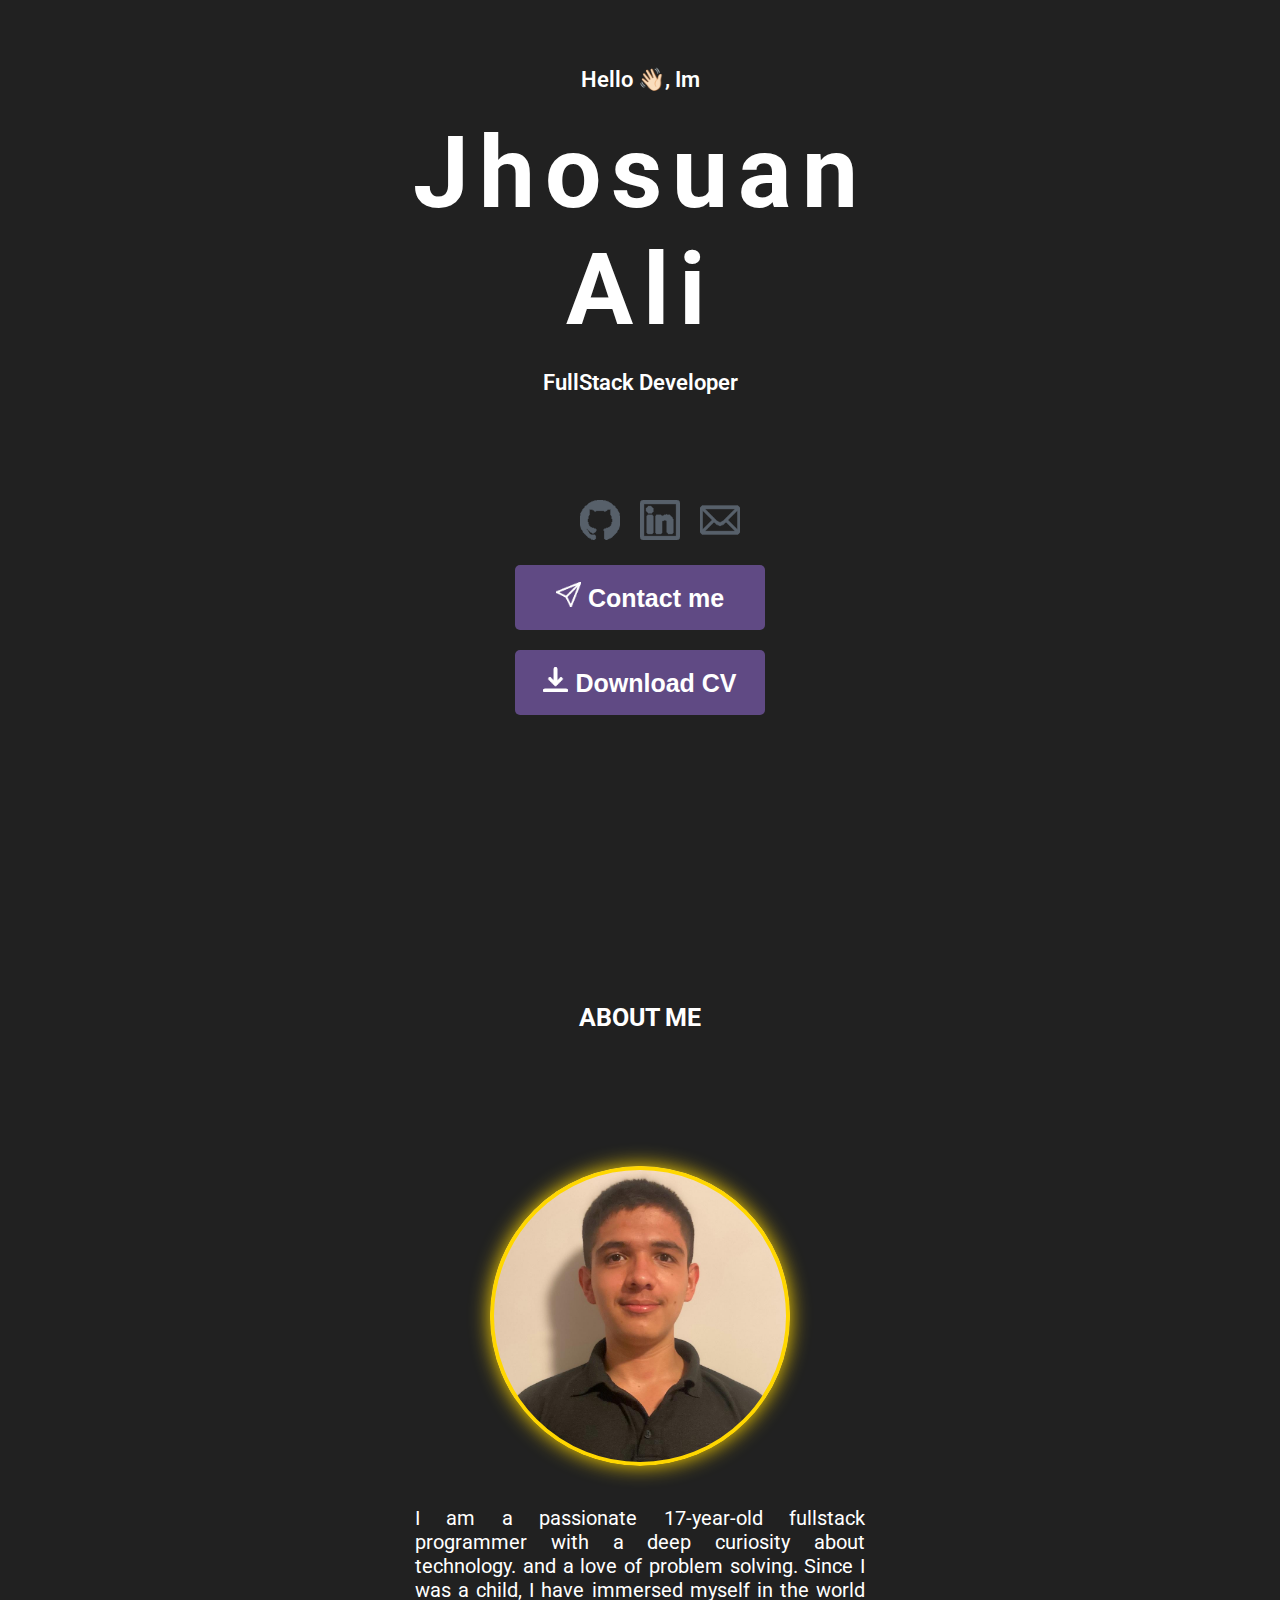
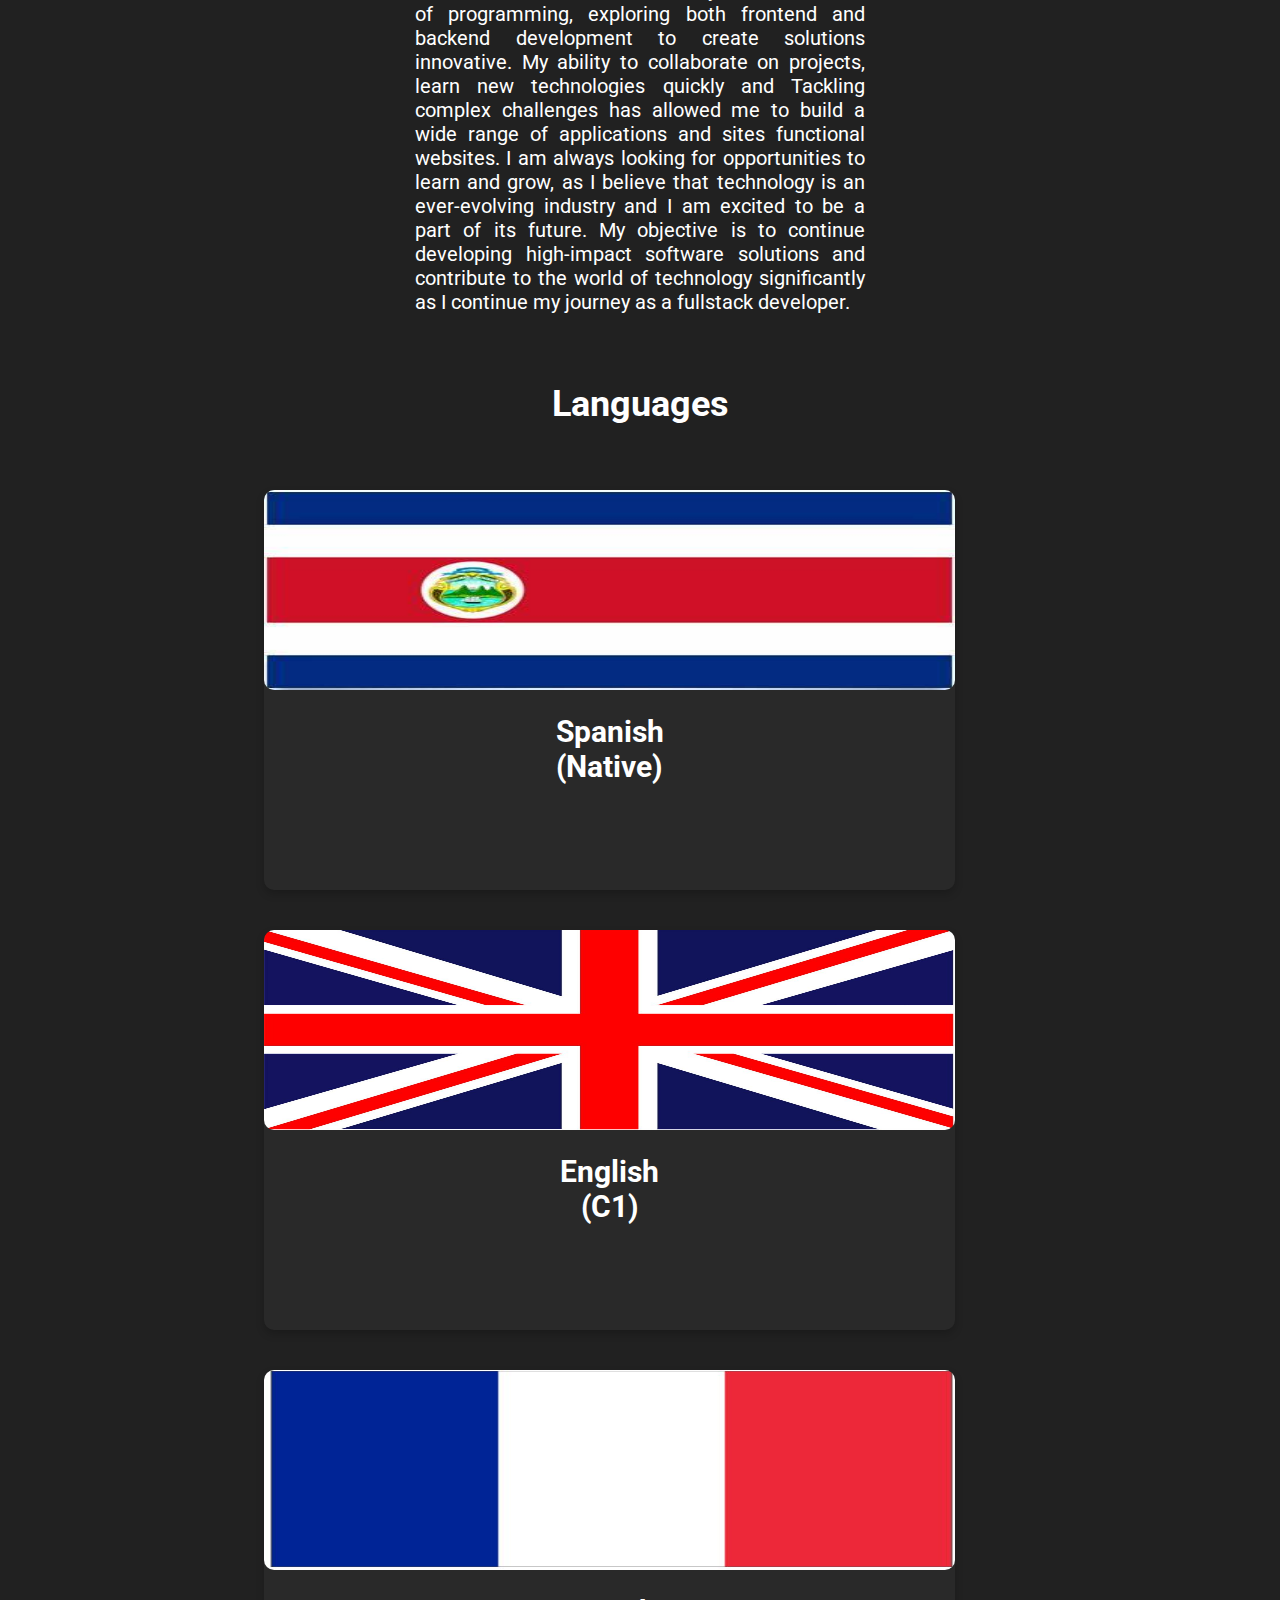
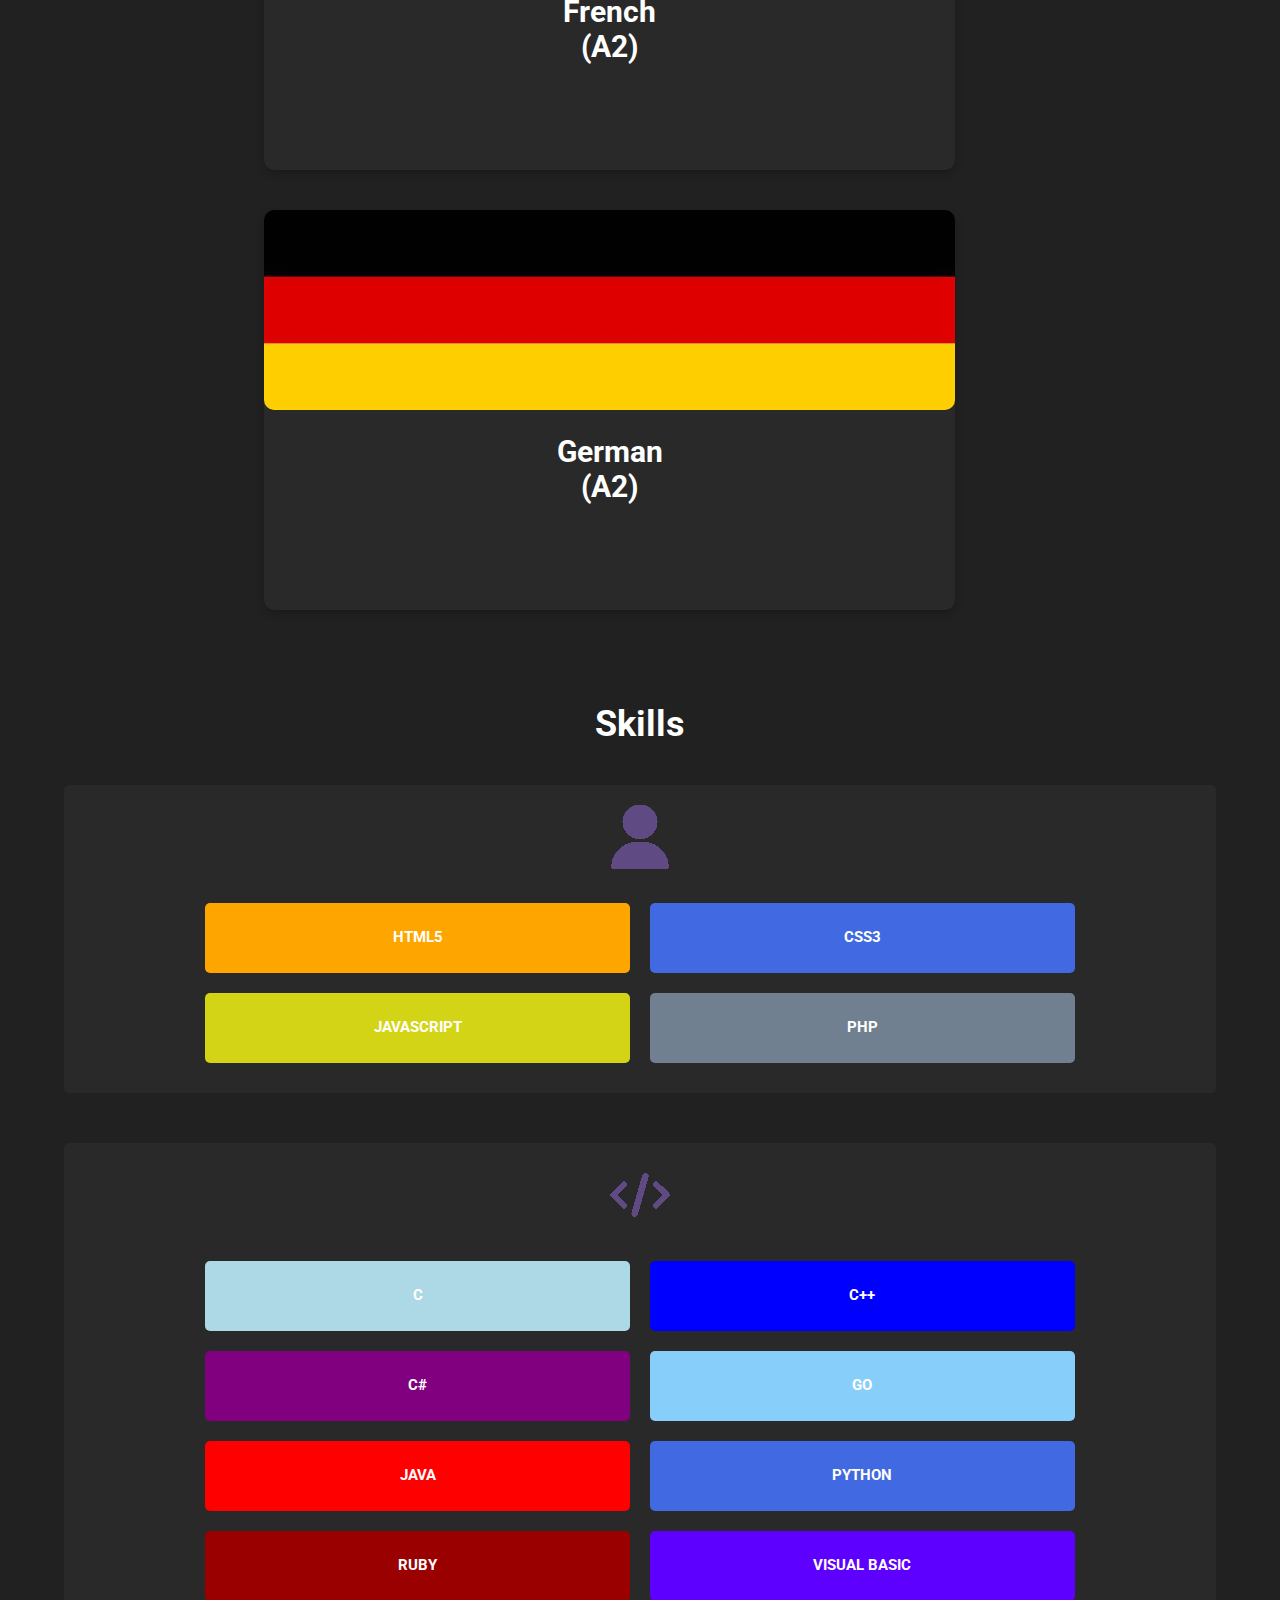
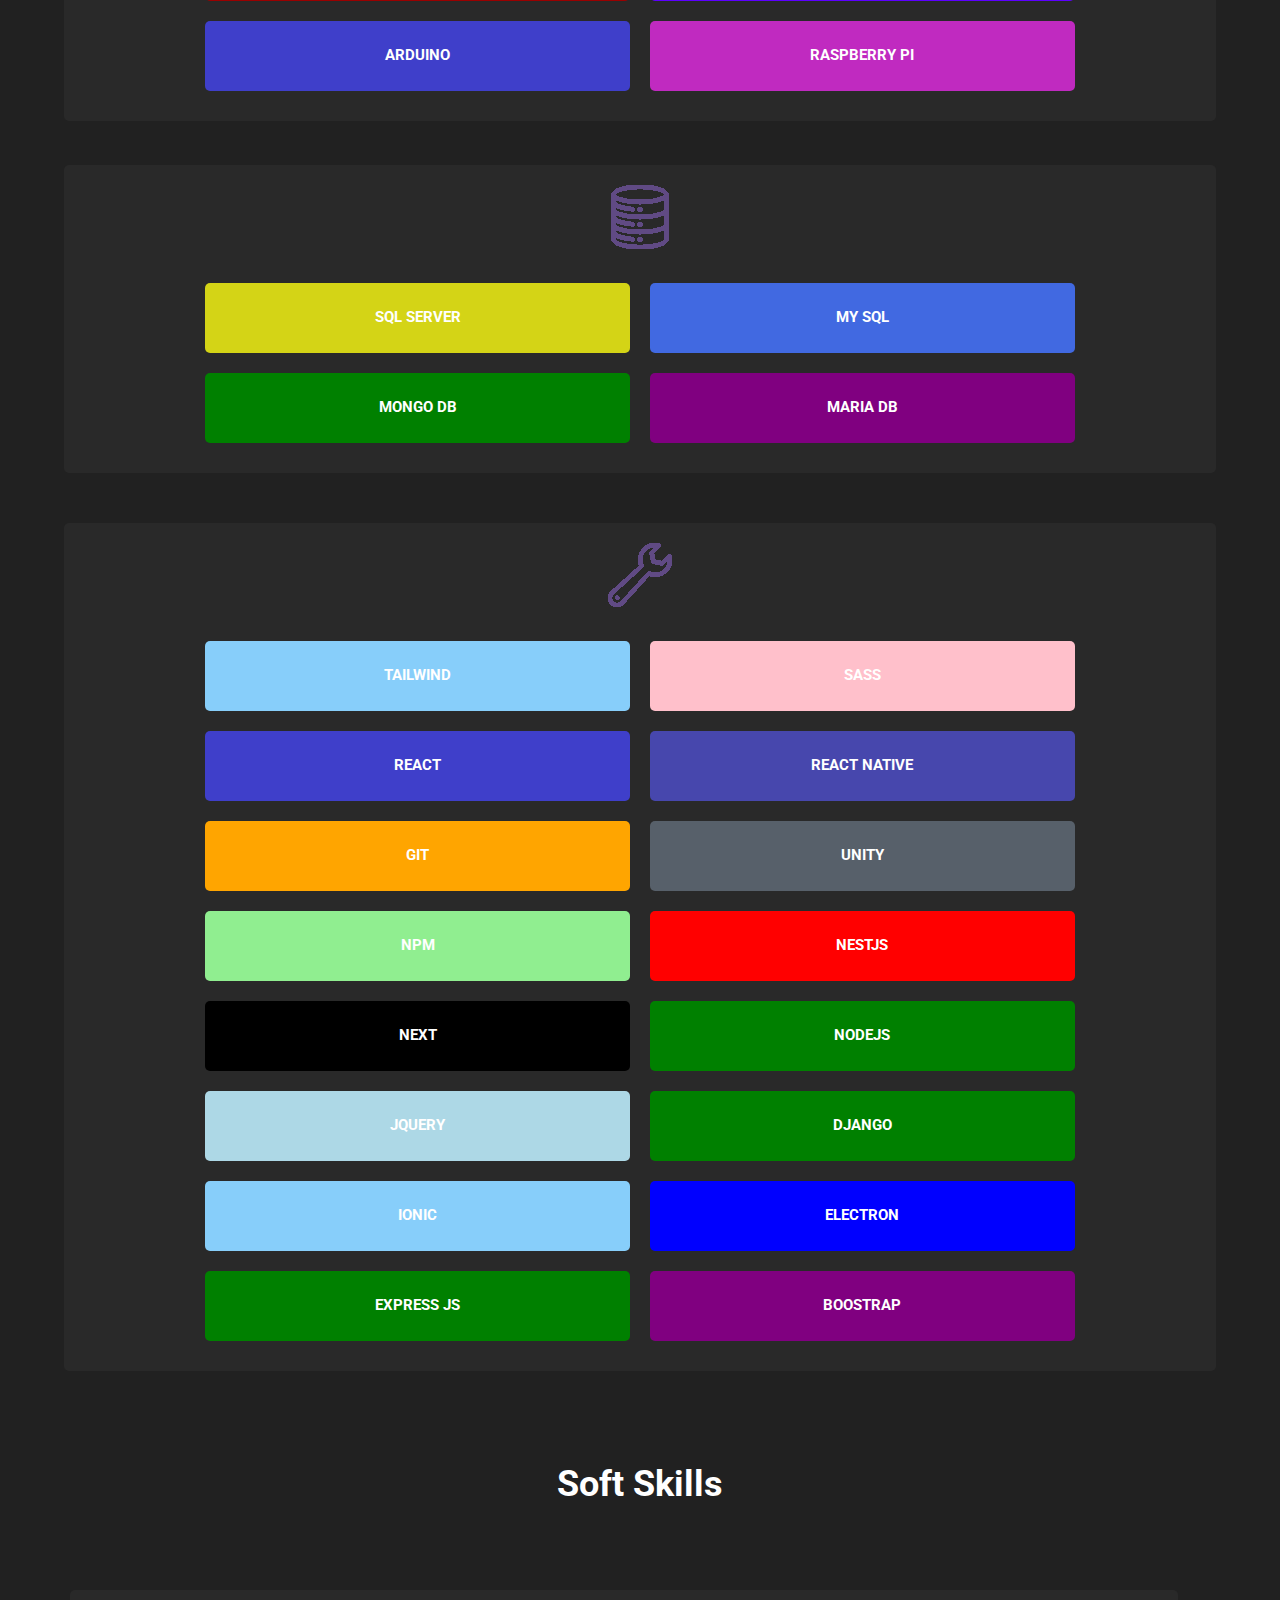
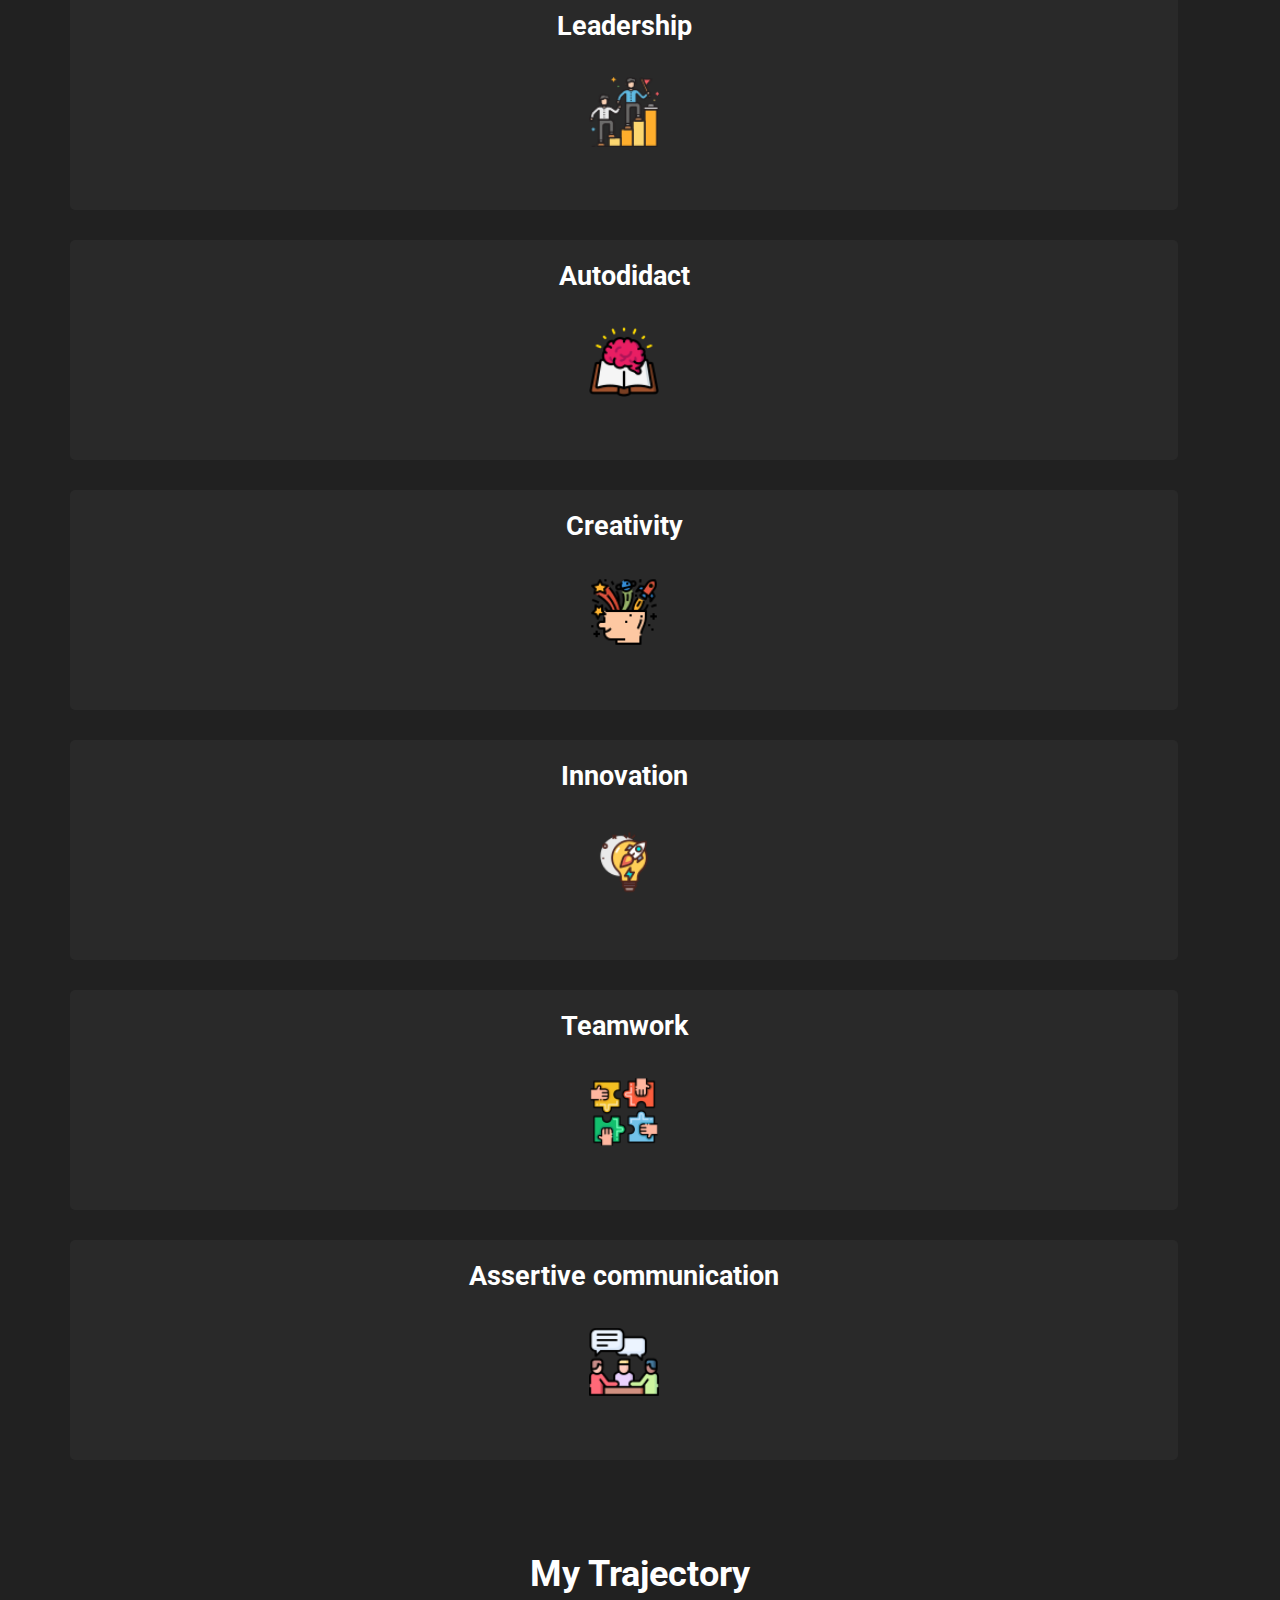
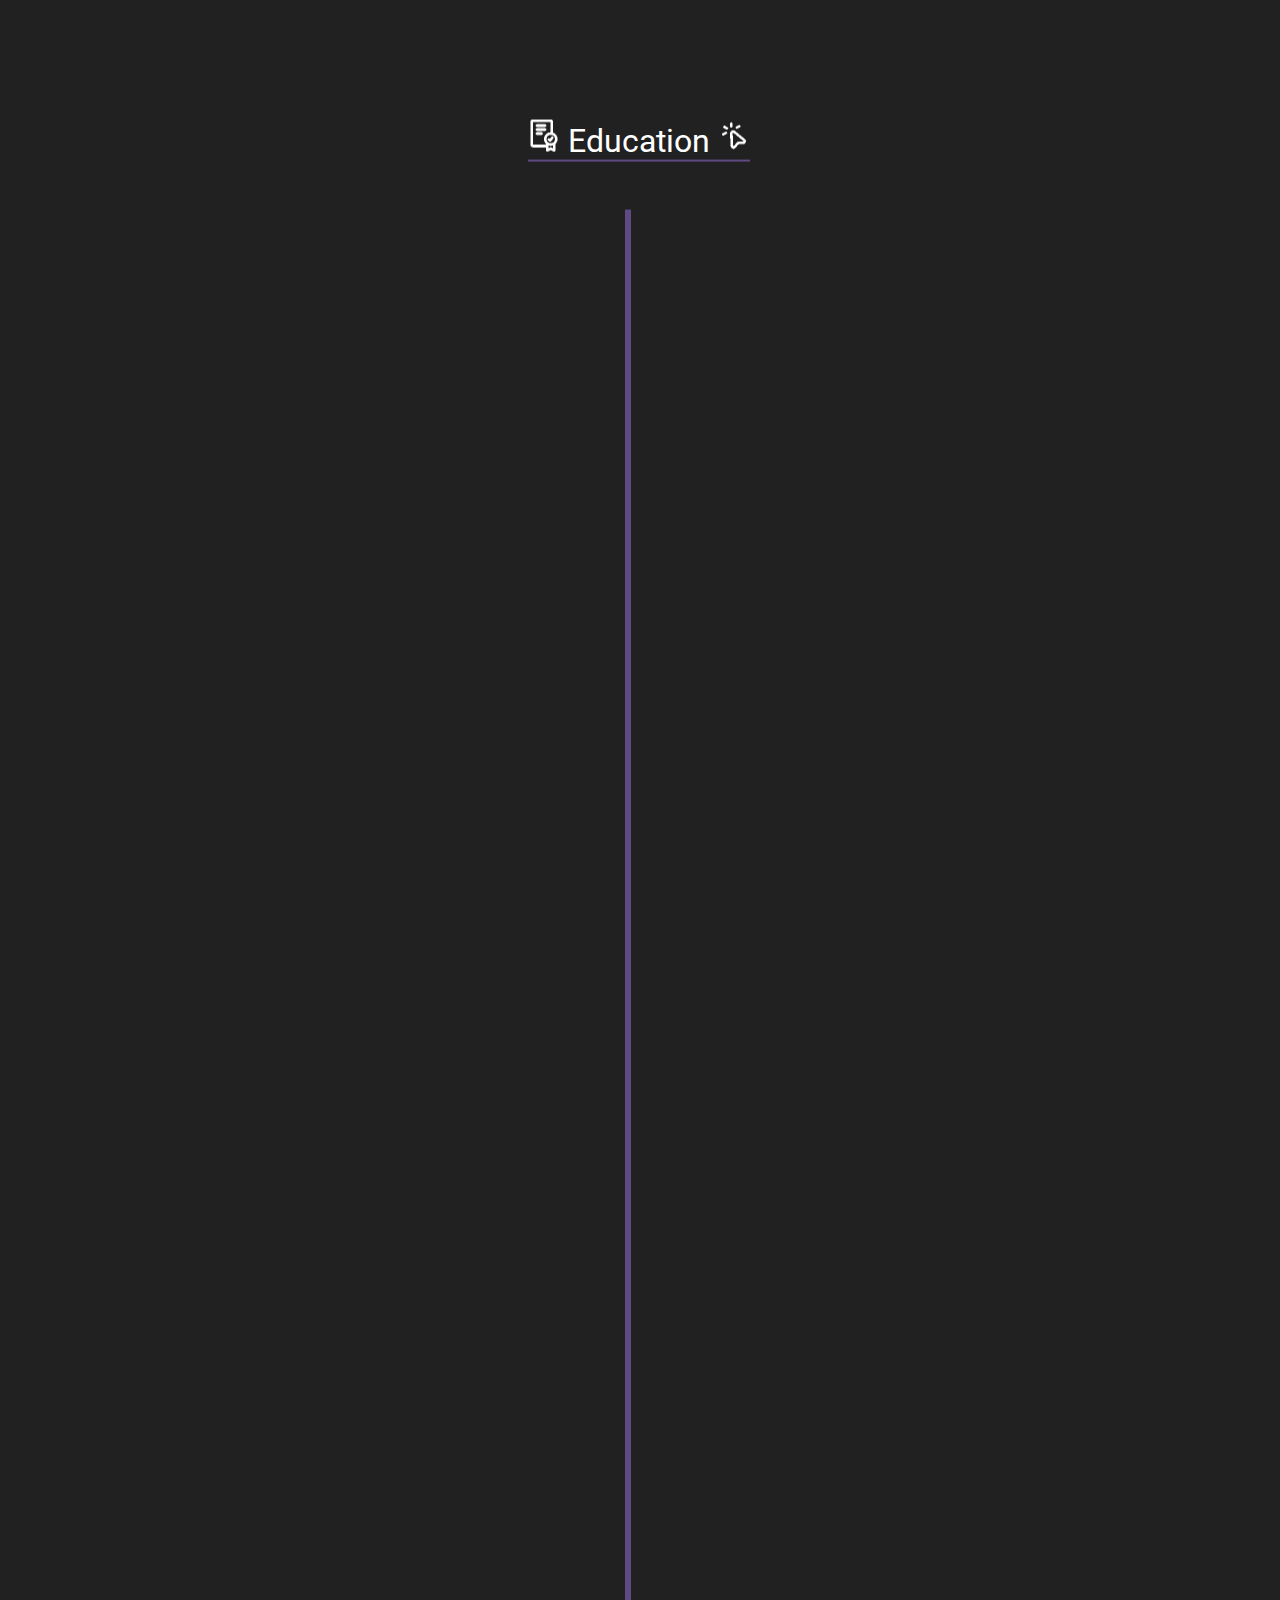
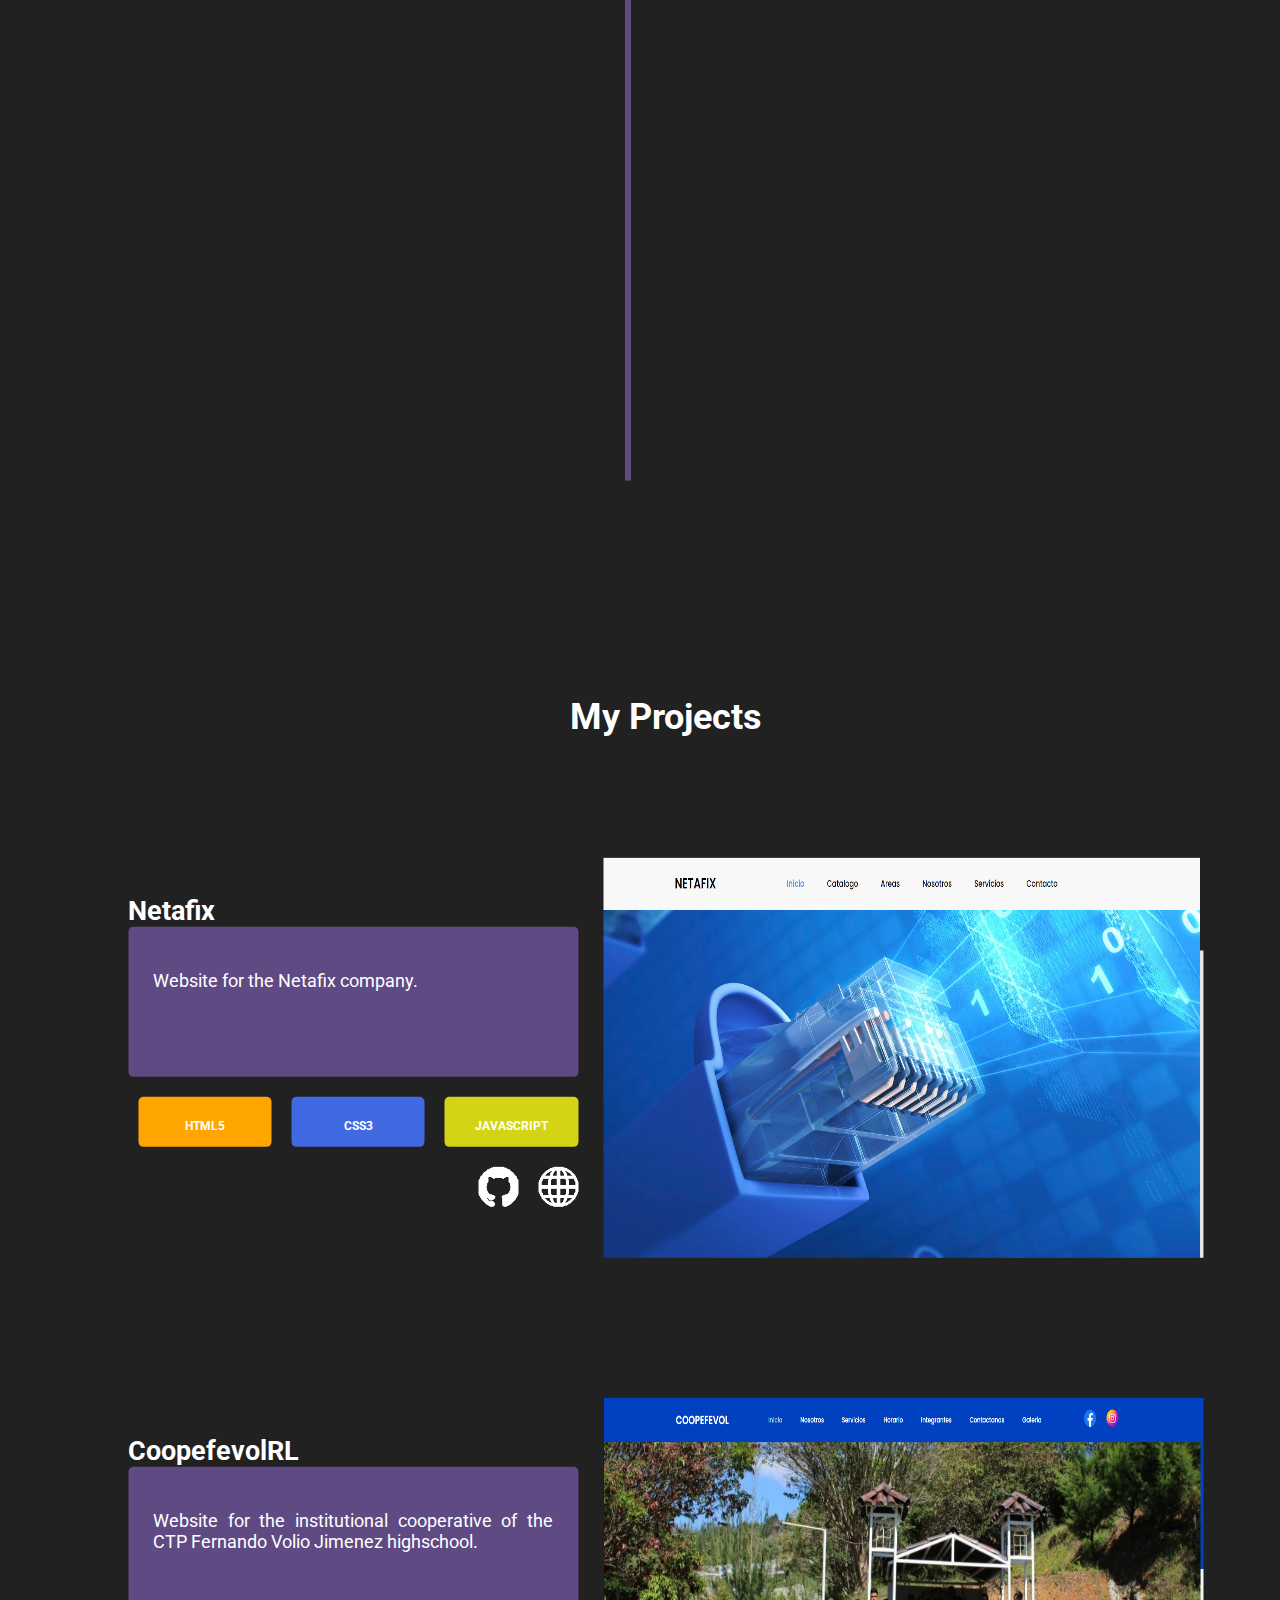
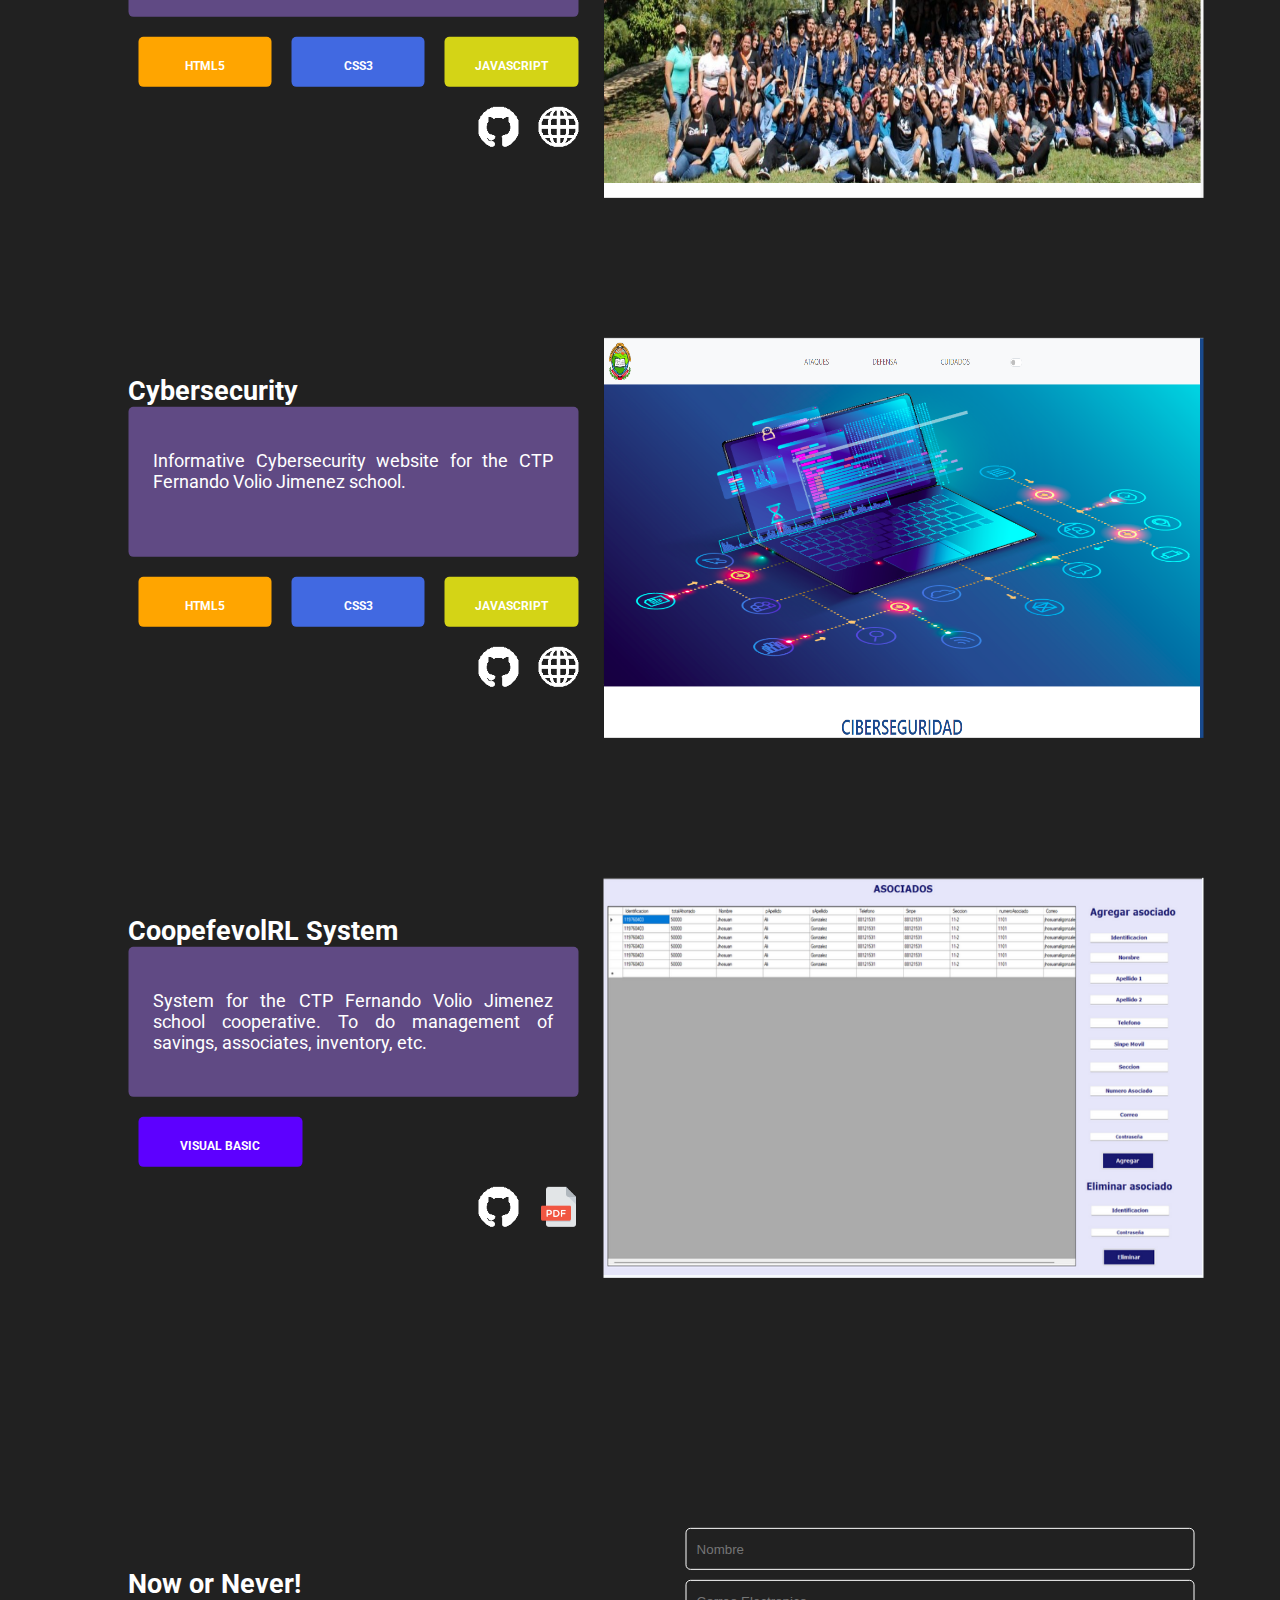
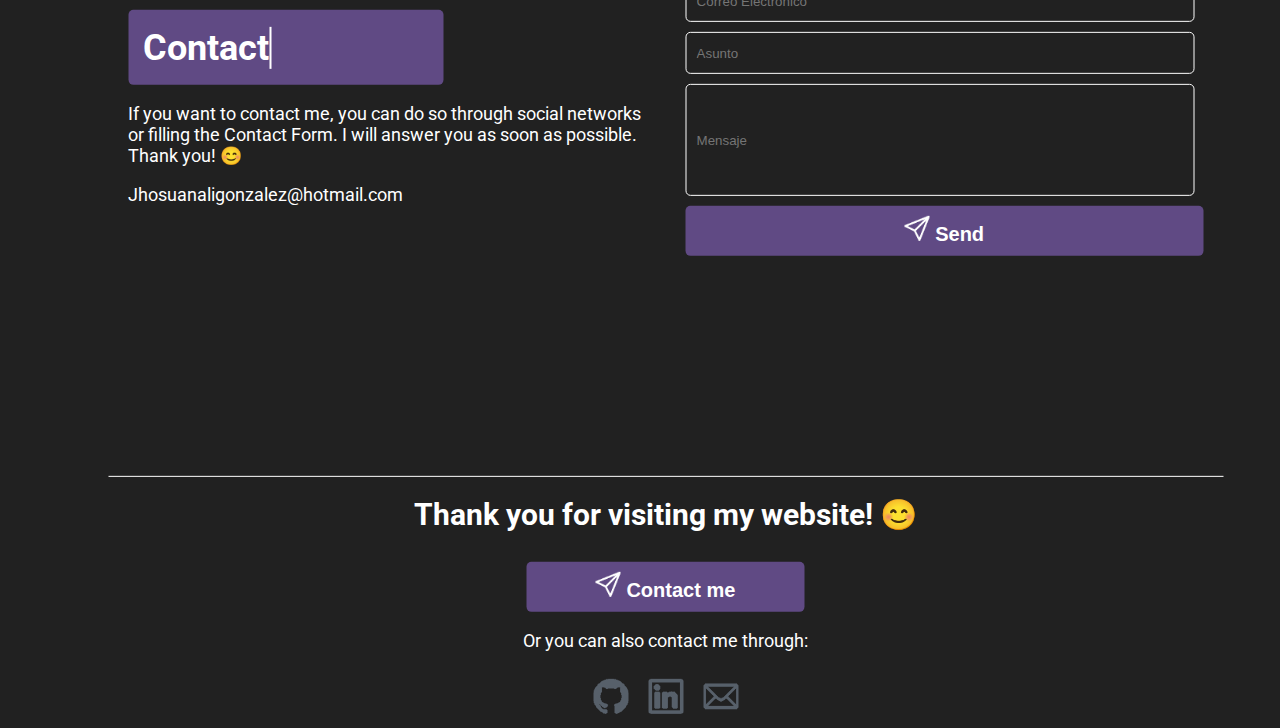
==== Portafolio-EN.html @ a950e3a4 "Add files via upload" ====
<!DOCTYPE html>
<html lang="en">

    <head>
        <meta charset="UTF-8">
        <meta name="viewport" content="width=device-width, initial-scale=1.0">
        <title>Portafolio</title>
        <link rel="stylesheet" href="index.css">
        <link rel="icon" href="programmer.png">
        <link rel="preconnect" href="https://fonts.googleapis.com">
        <link rel="preconnect" href="https://fonts.gstatic.com" crossorigin>
        <link
            href="https://fonts.googleapis.com/css2?family=League+Spartan:wght@500;600;700&family=Roboto:wght@300;900&family=Teko:wght@500&display=swap"
            rel="stylesheet">

    </head>

    <body>
        <header>
            <nav class="navbar">
                <div class="navbar-icon">
                    <h1>{ Developer }</h1>
                </div>
                <ul class="navbar-menu">
                    <li><a class="links-menu" href="#Acerca">About me</a></li>
                    <li><a class="links-menu" href="#Idiomas">Languages</a></li>
                    <li><a class="links-menu" href="#Habilidades">Skills</a></li>
                    <li><a class="links-menu" href="#trayectoria">Trajectory</a></li>
                    <li><a class="links-menu" href="#proyectos">Proyects</a></li>
                    <li><a class="links-menu" href="#contactame">Contact me</a></li>
                </ul>
            </nav>
        </header>
        <div>
            <div class="bienvenida">
                <h3 class="saludo">Hello 👋🏻, Im</h3>

                <h1 class="titulo">Jhosuan<br>Ali</h1>

                <h3 class="tipo">FullStack Developer</h3>
            </div>
            <div class="botones">
                <div class="iconos">
                    <div class="icon-container">
                        <div class="icon"><a href="https://github.com/jhosuan15"><img class="img-icon" src="github.png"
                                    alt=""></a></div>
                        <div class="icon"><a href="https://www.linkedin.com/in/jhosuan-ali-gonzalez-16a845290/"><img
                                    class="img-icon" src="linkedin.png" alt=""></a></div>
                        <div class="icon"><a href="mailto:jhosuanaligonzalez@hotmail.com"><img class="img-icon"
                                    src="mail.png" alt=""></a></div>
                        <div class="icon">
                            <div class="linea"></div>
                        </div>
                    </div>
                </div>
                <div class="boton">
                    <a href="#contactame">
                        <button class="contactame"><img src="send.png" style="height: 25px; width: 25px;" alt="">
                            Contact me</button>
                    </a>
                    <a href="CV - Jhosuan David Ali Gonzalez Actualizado.pdf" download="CV Jhosuan Ali">
                        <button class="curriculum"><img src="download.png" style="height: 25px; width: 25px;"
                                alt=""></img>
                            Download CV</button>
                    </a>
                </div>
            </div>
            <h1 class="acerca" id="Acerca">ABOUT ME</h1>
            <div class="contenedor">

                <div class="imagen">
                    <img src="foto.jpg" class="foto" alt="Descripción de la imagen">
                </div>

                <div class="texto">
                    <p>I am a passionate 17-year-old fullstack programmer with a deep curiosity about technology.
                        and a love of problem solving. Since I was a child, I have immersed myself in the world of
                        programming, exploring both frontend and backend development to create solutions
                        innovative. My ability to collaborate on projects, learn new technologies quickly and
                        Tackling complex challenges has allowed me to build a wide range of applications and sites
                        functional websites.

                        I am always looking for opportunities to learn and grow, as I believe that technology is
                        an ever-evolving industry and I am excited to be a part of its future. My objective
                        is to continue developing high-impact software solutions and contribute to the world of
                        technology significantly as I continue my journey as a fullstack developer.</p>
                </div>
            </div>
            <h1 class="idiomas-titulo" id="Idiomas">Languages</h1>
            <div class="idiomas">
                <div class="cont-img"><img src="costarica.png" class="idiom" alt="">
                    <h1>Spanish<br>(Native)</h1>
                </div>
                <div class="cont-img"><img src="Ingles.png" class="idiom" alt="">
                    <h1>English<br>(C1)</h1>
                </div>
                <div class="cont-img"><img src="Frances.png" class="idiom" alt="">
                    <h1>French<br>(A2)</h1>
                </div>
                <div class="cont-img"><img src="alemania.png" class="idiom" alt="">
                    <h1>German<br>(A2)</h1>
                </div>
            </div>

            <h1 class="habilidades-titulo" id="Habilidades">Skills</h1>
            <div class="section-container">
                <div class="section">
                    <img src="user.png" alt="Imagen 1">
                    <div class="etiquetas">
                        <div class="etiqueta" style="background-color: orange;">
                            <h5>HTML5</h5>
                        </div>
                        <div class="etiqueta" style="background-color:royalblue;">
                            <h5>CSS3</h5>
                        </div>
                        <div class="etiqueta" style="background-color: rgb(212, 212, 22);">
                            <h5>JAVASCRIPT</h5>
                        </div>
                        <div class="etiqueta" style="background-color: slategrey;">
                            <h5>PHP</h5>
                        </div>
                    </div>
                </div>
                <div class="section">
                    <img src="code.png" alt="Imagen 2">
                    <div class="etiquetas">
                        <div class="etiqueta" style="background-color: lightblue;">
                            <h5>C</h5>
                        </div>
                        <div class="etiqueta" style="background-color: blue;">
                            <h5>C++</h5>
                        </div>
                        <div class="etiqueta" style="background-color: purple;">
                            <h5>C#</h5>
                        </div>
                        <div class="etiqueta" style="background-color: lightskyblue;">
                            <h5>GO</h5>
                        </div>
                        <div class="etiqueta" style="background-color: red;">
                            <h5>JAVA</h5>
                        </div>
                        <div class="etiqueta" style="background-color: royalblue;">
                            <h5>PYTHON</h5>
                        </div>
                        <div class="etiqueta" style="background-color: rgb(154, 0, 0);">
                            <h5>RUBY</h5>
                        </div>
                        <div class="etiqueta" style="background-color: rgb(93, 0, 255);">
                            <h5>VISUAL BASIC</h5>
                        </div>
                        <div class="etiqueta" style="background-color: rgb(63, 63, 202);">
                            <h5>ARDUINO</h5>
                        </div>
                        <div class="etiqueta" style="background-color: rgb(192, 42, 192);">
                            <h5>RASPBERRY PI</h5>
                        </div>
                    </div>
                </div>
            </div>
            <div class="section-container2">
                <div class="section">
                    <img src="database.png" alt="Imagen 3">
                    <div class="etiquetas">
                        <div class="etiqueta" style="background-color: rgb(212, 212, 22);">
                            <h5>SQL SERVER</h5>
                        </div>
                        <div class="etiqueta" style="background-color: royalblue;">
                            <h5>MY SQL</h5>
                        </div>
                        <div class="etiqueta" style="background-color:  green;">
                            <h5>MONGO DB</h5>
                        </div>
                        <div class="etiqueta" style="background-color: purple;">
                            <h5>MARIA DB</h5>
                        </div>

                    </div>
                </div>
                <div class="section">
                    <img src="wrench.png" alt="Imagen 4">
                    <div class="etiquetas">
                        <div class="etiqueta" style="background-color: lightskyblue;">
                            <h5>TAILWIND</h5>
                        </div>
                        <div class="etiqueta" style="background-color: pink;">
                            <h5>SASS</h5>
                        </div>
                        <div class="etiqueta" style="background-color: rgb(63, 63, 202) ;">
                            <h5>REACT</h5>
                        </div>
                        <div class="etiqueta" style="background-color: rgb(71, 71, 173);">
                            <h5>REACT NATIVE</h5>
                        </div>
                        <div class="etiqueta" style="background-color: orange;">
                            <h5>GIT</h5>
                        </div>
                        <div class="etiqueta">
                            <h5>UNITY</h5>
                        </div>
                        <div class="etiqueta" style="background-color: lightgreen;">
                            <h5>NPM</h5>
                        </div>
                        <div class="etiqueta" style="background-color: red;">
                            <h5>NESTJS</h5>
                        </div>
                        <div class="etiqueta" style="background-color: black;">
                            <h5>NEXT</h5>
                        </div>
                        <div class="etiqueta" style="background-color: green;">
                            <h5>NODEJS</h5>
                        </div>
                        <div class="etiqueta" style="background-color: lightblue;">
                            <h5>JQUERY</h5>
                        </div>
                        <div class="etiqueta" style="background-color: green;">
                            <h5>DJANGO</h5>
                        </div>
                        <div class="etiqueta" style="background-color: lightskyblue;">
                            <h5>IONIC</h5>
                        </div>
                        <div class="etiqueta" style="background-color: blue;">
                            <h5>ELECTRON</h5>
                        </div>
                        <div class="etiqueta" style="background-color: green;">
                            <h5>EXPRESS JS</h5>
                        </div>
                        <div class="etiqueta" style="background-color: purple;">
                            <h5>BOOSTRAP</h5>
                        </div>

                    </div>
                </div>
            </div>
            <h1 class="habilidades-blandas-titulo">Soft Skills</h1>
            <div class="habilidades-blandas">
                <div class="card">
                    <h2>Leadership</h2>
                    <img src="leadership.png" alt="Imagen 1">
                </div>
                <div class="card">
                    <h2>Autodidact</h2>
                    <img src="book.png" alt="Imagen 2">
                </div>
                <div class="card">
                    <h2>Creativity</h2>
                    <img src="brain.png" alt="Imagen 3">
                </div>
                <div class="card">
                    <h2>Innovation</h2>
                    <img src="bulb.png" alt="Imagen 4">
                </div>
                <div class="card">
                    <h2>Teamwork</h2>
                    <img src="teamwork.png" alt="Imagen 5">
                </div>
                <div class="card">
                    <h2>Assertive communication </h2>
                    <img src="conversation.png" alt="Imagen 6">
                </div>
            </div>
            <h1 class="trayectoria-titulo" id="trayectoria">My Trajectory</h1>
            <div class="trayectoria2">
                <div class="botones-trayectoria">

                    <a href="" class="certificaciones active"><img src="certificate.png" alt=""> Education <img
                            src="cursor.png" alt=""></a>
                </div>
                <div class="timeline">
                    <div class="container right-container">
                        <img src="ctp.png" alt="">
                        <div class="text-box">
                            <h2>CTP Fernando Volio Jimenez</h2>
                            <small>2022 - 2024</small>
                            <h4>Network and operating system configuration and support technician.</h4>
                            <span class="arrow right-container-arrow"></span>
                        </div>
                    </div>
                    <div class="container left-container">
                        <img src="cisco.png" alt="">
                        <div class="text-box">
                            <h2>Cisco Networking Academy</h2>
                            <small>29 de Julio del 2022</small>
                            <h4>IT Essentials.</h4>
                            <span class="arrow left-container-arrow"></span>
                        </div>
                    </div>
                    <div class="container right-container">
                        <img src="cisco.png" alt="">
                        <div class="text-box">
                            <h2>Cisco Networking Academy</h2>
                            <small>8 de Agosto del 2022</small>
                            <h4>Programming Essentials in Python.</h4>
                            <span class="arrow right-container-arrow"></span>
                        </div>
                    </div>
                    <div class="container left-container">
                        <img src="cisco.png" alt="">
                        <div class="text-box">
                            <h2>Cisco Networking Academy</h2>
                            <small>19 de Setiembre del 2022</small>
                            <h4>Introduction to the Internet of Things.</h4>
                            <span class="arrow left-container-arrow"></span>
                        </div>
                    </div>
                    <div class="container right-container">
                        <img src="cisco.png" alt="">
                        <div class="text-box">
                            <h2>Cisco Networking Academy</h2>
                            <small>10 de Noviembre del 2022</small>
                            <h4>Programming Essentials in C++</h4>
                            <span class="arrow right-container-arrow"></span>
                        </div>
                    </div>
                    <div class="container left-container">
                        <img src="crack-the-code.png" alt="">
                        <div class="text-box">
                            <h2>Crack The Code</h2>
                            <small>11 de Octubre del 2022</small>
                            <h4>Introduction to programming with Python</h4>
                            <span class="arrow left-container-arrow"></span>
                        </div>
                    </div>
                    <div class="container right-container">
                        <img src="utn.png" alt="">
                        <div class="text-box">
                            <h2>Universidad Técnica Nacional</h2>
                            <small>2022</small>
                            <h4>Libre Office (Writer, Impress y Calc) Course. </h4>
                            <span class="arrow right-container-arrow"></span>
                        </div>
                    </div>
                    <div class="container left-container">
                        <img src="cisco.png" alt="">
                        <div class="text-box">
                            <h2>Cisco Networking Academy</h2>
                            <small>2023</small>
                            <h4>CCNA1</h4>
                            <span class="arrow left-container-arrow"></span>
                        </div>
                    </div>
                    <div class="container right-container">
                        <img src="cisco.png" alt="">
                        <div class="text-box">
                            <h2>Cisco Networking Academy</h2>
                            <small>2023</small>
                            <h4>CCNA2</h4>
                            <span class="arrow right-container-arrow"></span>
                        </div>
                    </div>

                </div>

            </div>
            <div class="proyectos">
                <h1 style="text-align: center;" id="proyectos" class="proyectos-titulo">My Projects</h1>
                <div class="cont-proyectos">
                    <div class="container5">
                        <div class="content">
                            <h2>Netafix</h2>
                            <div class="text-box5">
                                <p>Website for the Netafix company.</p>
                            </div>
                            <div class="icons">
                                <div class="etiqueta" style="background-color: orange; height: 50px; font-size: 15px;">
                                    <h5>HTML5</h5>
                                </div>
                                <div class="etiqueta" style="background-color:royalblue;height: 50px; font-size: 15px;">
                                    <h5>CSS3</h5>
                                </div>
                                <div class="etiqueta"
                                    style="background-color: rgb(212, 212, 22);height: 50px; font-size: 15px;">
                                    <h5>JAVASCRIPT</h5>
                                </div>
                            </div>
                            <div class="links">
                                <div class="icon"><a href="https://github.com/jhosuan15/Netafix"><img class="img-icon"
                                            src="github-white.png" alt=""></a></div>
                                <div class="icon"><a href="https://jhosuan15.github.io/Netafix/Main.html"><img
                                            class="img-icon" src="internet.png" alt=""></a></div>
                            </div>
                        </div>
                        <img class="proyecto-imagen" src="Netafix.png" alt="Imagen">
                    </div>
                    <div class="container5">
                        <div class="content">
                            <h2>CoopefevolRL</h2>
                            <div class="text-box5">
                                <p>Website for the institutional cooperative of the CTP Fernando Volio Jimenez highschool.
                                </p>
                            </div>
                            <div class="icons">
                                <div class="etiqueta" style="background-color: orange; height: 50px; font-size: 15px;">
                                    <h5>HTML5</h5>
                                </div>
                                <div class="etiqueta" style="background-color:royalblue;height: 50px; font-size: 15px;">
                                    <h5>CSS3</h5>
                                </div>
                                <div class="etiqueta"
                                    style="background-color: rgb(212, 212, 22);height: 50px; font-size: 15px;">
                                    <h5>JAVASCRIPT</h5>
                                </div>
                            </div>
                            <div class="links">
                                <div class="icon"><a href="https://github.com/jhosuan15/CoopefevolRL"><img
                                            class="img-icon" src="github-white.png" alt=""></a></div>
                                <div class="icon"><a href="https://jhosuan15.github.io/CoopefevolRL/Inicio"><img
                                            class="img-icon" src="internet.png" alt=""></a></div>
                            </div>
                        </div>
                        <img class="proyecto-imagen" src="coopefevol.png" alt="Imagen">
                    </div>
                    <div class="container5">
                        <div class="content">
                            <h2>Cybersecurity</h2>
                            <div class="text-box5">
                                <p>Informative Cybersecurity website for the CTP Fernando Volio Jimenez school.
                                </p>
                            </div>
                            <div class="icons">
                                <div class="etiqueta" style="background-color: orange; height: 50px; font-size: 15px;">
                                    <h5>HTML5</h5>
                                </div>
                                <div class="etiqueta" style="background-color:royalblue;height: 50px; font-size: 15px;">
                                    <h5>CSS3</h5>
                                </div>
                                <div class="etiqueta"
                                    style="background-color: rgb(212, 212, 22);height: 50px; font-size: 15px;">
                                    <h5>JAVASCRIPT</h5>
                                </div>
                            </div>
                            <div class="links">
                                <div class="icon"><a href="https://github.com/jhosuan15/Ciberseguridad"><img
                                            class="img-icon" src="github-white.png" alt=""></a></div>
                                <div class="icon"><a href="https://jhosuan15.github.io/Ciberseguridad/"><img
                                            class="img-icon" src="internet.png" alt=""></a></div>
                            </div>
                        </div>
                        <img class="proyecto-imagen" src="Ciberseguridad.png" alt="Imagen">
                    </div>
                    <div class="container5">
                        <div class="content">
                            <h2>CoopefevolRL System</h2>
                            <div class="text-box5">
                                <p>System for the CTP Fernando Volio Jimenez school cooperative. To do
                                    management of savings, associates, inventory, etc.</p>
                            </div>
                            <div class="icons">
                                <div class="etiqueta"
                                    style="background-color: rgb(93, 0, 255);  height: 50px; font-size: 15px;">
                                    <h5>VISUAL BASIC</h5>
                                </div>
                            </div>
                            <div class="links">
                                <div class="icon"><a href="https://github.com/jhosuan15/SistemaCoopefevolRl"><img
                                            class="img-icon" src="github-white.png" alt=""></a></div>
                                <div class="icon"><a href="Manual de Usuario.pdf"><img class="img-icon" src="pdf.png"
                                            alt=""></a></div>
                            </div>
                        </div>
                        <img class="proyecto-imagen" src="CoopefevolSis.png" alt="Imagen">
                    </div>
                </div>
                <div class="contenedores" id="contactame">
                    <div class="div1">
                        <h2 class="ahora">Now or Never!</h2>
                        <div class="contact">

                            <h1>
                                <p href="" class="typewrite" data-period="2000" data-type='[ "Contactáme"]'>
                                    <span class="wrap"></span>
                                </p>
                            </h1>
                        </div>
                        <p class="parrafo">If you want to contact me, you can do so through social networks
                            or filling the
                            Contact Form. I will answer you as soon as possible. Thank you! 😊</p>
                        <p class="correo">Jhosuanaligonzalez@hotmail.com</p>
                    </div>
                    <div class="div2">
                        <form action="https://formsubmit.co/jhosuanaligonzalez@hotmail.com" method="POST">
                            <input type="text" name="Nombre" placeholder="Nombre" class="form" id="Nombre">
                            <input type="text" name="CorreoElectronico" placeholder="Correo Electronico" class="form"
                                id="CorreoElectronico">
                            <input type="text" name="Asunto" placeholder="Asunto" class="form" id="Asunto">
                            <input type="text" name="Mensaje" placeholder="Mensaje" class="form" id="Mensaje">
                            <button class="contactameBtn"><img src="send.png" style="height: 25px; width: 25px;" alt="">
                                Send</button>
                        </form>
                    </div>
                </div>
                <div class="footer">
                    <h1 style="font-size: 30px;">Thank you for visiting my website! 😊</h1>
                    <a href="#contactame"><button class="contactameBtn2"><img src="send.png"
                                style="height: 25px; width: 25px;" alt="">
                            Contact me</button></a>
                    <p>Or you can also contact me through:</p>
                    <div class="iconosBtn">
                        <div class="icon"><a href="https://github.com/jhosuan15"><img class="img-icon" src="github.png"
                                    alt=""></a></div>
                        <div class="icon"><a href="https://www.linkedin.com/in/jhosuan-ali-gonzalez-16a845290/"></a><img
                                class="img-icon" src="linkedin.png" alt=""></a></div>
                        <div class="icon"><a href=""></a><img class="img-icon" src="mail.png" alt=""></a></div>
                    </div>
                </div>
            </div>
        </div>

        <script src="index.js"></script>
    </body>

</html>
---- index.css ----
body {
    margin: 0;
    padding: 0;
    font-family: 'Roboto', sans-serif;
    font-size: 18px;
    background-color: #212121;
    color: #fff;
    overflow-x: hidden;
}

::-webkit-scrollbar {
    width: 15px;
    background-color: #f5f5f5;
  }
  
  ::-webkit-scrollbar-thumb {
    background-color: #604A84;
    height: 200px;
    border-radius: 20px;
}
  
.navbar {
    background-color: transparent;
    display: flex;
    justify-content: space-between;
    align-items: center;
    padding: 0 225px;
}

.navbar-icon img h1 {
    width: 20px;
    height: 20px;
    font-weight: bold;
}

.navbar-menu {
    list-style-type: none;
    margin: 0;
    padding: 0;
}

.navbar-menu li {
    margin-top: 20px;
    display: inline-block;
    margin-left: 10px;
    padding-bottom: 25px;
}

.navbar-menu li:first-child {
    margin-left: 0;
}

.links-menu {
    text-decoration: none;
    color: #fff;
}

.bienvenida {
    width: 600px;
    position: absolute;
    top: 40%;
    left: 50%;
    transform: translate(-50%, -50%);
    text-align: center;
}

.saludo {
    font-weight: 600;
    font-size: 22px;
}

.titulo {
    font-size: 100px;
    letter-spacing: 10px;
    margin-top: 10px;
    margin-bottom: 10px;
    font-weight: bolder;
    color: white;
    z-index: 1;
    /* Coloca el texto sobre el círculo */
    animation: colorChange 8s linear infinite alternate;
    /* Animación para cambiar el color de las letras */
}

@keyframes colorChange {
    0% {
        color: #ff66b2;
    }

    25% {
        color: #ffaa00;
    }

    50% {
        color: #66ccff;
    }

    75% {
        color: #00cc99;
    }

    100% {
        color: #ff66b2;
        /* Regresa al color inicial */
    }
}

.tipo {
    font-weight: 600;
    font-size: 22px;
    margin-bottom: 10px;
}

.boton {
    height: 600px;
    width: 600px;
    position: absolute;
    top: 800px;
    left: 50%;
    transform: translate(-50%, -50%);
    text-align: center;
}

.contactame {
    height: 65px;
    width: 250px;
    border: 0px solid;
    font-size: 25px;
    font-weight: bold;
    color: white;
    background-color: #604A84;
    border-radius: 5px;
    margin: 10px;
}

.contactame:hover {
    transform: scale(1.05);
    /* Aumenta el tamaño al 105% cuando se pasa el cursor sobre la tarjeta */
}

.curriculum {
    height: 65px;
    width: 250px;
    border: 0px solid;
    font-size: 25px;
    font-weight: bold;
    color: white;
    background-color: #604A84;
    border-radius: 5px;
    margin: 10px;
}

.curriculum:hover {
    transform: scale(1.05);
    /* Aumenta el tamaño al 105% cuando se pasa el cursor sobre la tarjeta */
}

.img-icon {
    height: 40px;
    width: 40px;
    margin: 10px;
}

.img-icon:hover {
    transform: scale(1.05);
    /* Aumenta el tamaño al 105% cuando se pasa el cursor sobre la tarjeta */

}

.icon-container {
    width: 600px;
    position: absolute;
    top: 80%;
    left: 16%;
    transform: translate(-50%, -50%);
    text-align: center;
}

.linea {
    position: absolute;
    margin-top: 20px;
    left: 50%;
    transform: translate(-50%, -50%);
    height: 65px;
    width: 10px;
    background-color: #57606A;
}

.navbar-menu li a:hover {
    font-size: 20px;
}

.contenedor {
    position: absolute;
    top: 1200px;
    left: 50%;
    transform: translate(-50%, -50%);
    display: flex;
    align-items: center;
    text-align: center;
}

/* Estilo para la imagen */
.imagen {
    display: inline-block;
    margin-right: 50px;
    position: relative;
    border-radius: 50%;
    overflow: hidden;
    box-shadow: 0 0 20px 0 gold;
}

.imagen:hover {
    transform: scale(1.05);
    /* Aumenta el tamaño al 105% cuando se pasa el cursor sobre la tarjeta */
    box-shadow: 0 8px 16px 0 rgb(255, 231, 97);
    /* Cambia la sombra */
}

/* Estilo para la imagen dentro del borde */
.foto {
    display: block;
    width: 300px;
    /* Ajusta el tamaño de la imagen según tus necesidades */
    height: 300px;
    /* Para mantener la proporción de aspecto de la imagen */
    border-radius: 50%;
    /* Hace que la imagen sea circular */
}

/* Estilo para el borde giratorio */
.imagen::before {
    content: "";
    position: absolute;
    top: -5px;
    right: -5px;
    bottom: -5px;
    left: -5px;
    border: 9px solid gold;
    /* Color del borde dorado */
    border-radius: 50%;
    /* Hace que el borde sea circular */
    animation: girar 10s linear infinite;
    /* Animación para hacer que el borde gire */
}

/* Animación para hacer girar el borde */
@keyframes girar {
    0% {
        transform: rotate(0deg);
    }

    100% {
        transform: rotate(360deg);
    }
}

.acerca {
    position: absolute;
    top: 950px;
    left: 50%;
    transform: translate(-50%, -50%);
}

.texto {
    flex: 2;
    /* Puedes ajustar este valor para cambiar la proporción de la imagen y el texto */
    width: 500px;
    text-align: justify;
}

.idiomas {
    position: absolute;
    top: 1770px;
    left: 50%;
    transform: translate(-50%, -50%);
    display: flex;
    align-items: center;
    justify-content: center;

}

.idiomas-titulo {
    position: absolute;
    top: 1480px;
    left: 50%;
    transform: translate(-50%, -50%);

}

.idiom {
    height: 200px;
    width: 280px;
    margin-left: 10px;
}

.cont-img:hover {
    transform: scale(1.05);
    /* Aumenta el tamaño al 105% cuando se pasa el cursor sobre la tarjeta */
    box-shadow: 0 8px 16px 0 rgba(43, 43, 43, 0.2);
    /* Cambia la sombra */
}


.cont-img {
    height: 400px;
    width: 300px;
    background-color: rgb(41, 41, 41);
    border-radius: 10px;
    /* Bordes redondeados */
    margin: 20px;
    /* Margen exterior */
    box-shadow: 0 4px 8px 0 rgba(0, 0, 0, 0.2);
    /* Sombra */
}

.cont-img h1 {
    text-align: center;
    font-size: 30px;
}

.habilidades-titulo {
    position: absolute;
    top: 2080px;
    left: 50%;
    transform: translate(-50%, -50%);
}

.habilidades {
    position: absolute;
    top: 2480px;
    left: 50%;
    transform: translate(-50%, -50%);
}

/* Estilo para el contenedor de secciones */
.section-container {
    position: absolute;
    top: 2250px;
    width: 1400px;
    height: 300px;
    left: 50%;
    transform: translate(-50%, -50%);
    display: flex;
    justify-content: space-around;
    /* Distribuir las secciones uniformemente en el espacio */
    gap: 20px;
    /* Espacio entre las secciones */
    flex-wrap: wrap;
    margin-top: 60px;
    /* Espacio entre las filas de secciones */
}

/* Estilo para el contenedor de secciones */
.section-container2 {
    position: absolute;
    top: 2540px;
    left: 50%;
    width: 1400px;
    height: 300px;
    transform: translate(-50%, -50%);
    display: flex;
    justify-content: space-around;
    /* Distribuir las secciones uniformemente en el espacio */
    gap: 20px;
    /* Espacio entre las secciones */
    flex-wrap: wrap;
    margin-top: 200px;
    /* Espacio entre las filas de secciones */
}

/* Estilo para cada sección individual */
.section {
    width: calc(50% - 20px);
    /* Ancho del 50% con espacio entre secciones */
    background-color: rgb(41, 41, 41);
    border-radius: 5px;
    padding: 20px;
    text-align: center;
    box-sizing: border-box;
    /* Incluir el borde en el ancho total */
}

.section:hover {
    transform: scale(1.01);
    /* Aumenta el tamaño al 105% cuando se pasa el cursor sobre la tarjeta */
    box-shadow: 0 8px 16px 0 rgba(43, 43, 43, 0.2);
    /* Cambia la sombra */
}

/* Estilo para las imágenes dentro de las secciones */
.section img {
    max-width: 100%;
    border-radius: 5px;
    /* Bordes redondeados para las imágenes */
}

/* Estilo para el texto dentro de las secciones */
.section p {
    font-size: 1em;
    color: #fff;
}

/* Estilo para el contenedor de etiquetas */
.etiquetas {
    display: flex;
    flex-wrap: wrap;
    /* Envolver las etiquetas en múltiples filas */
    justify-content: center;
    margin-top: 20px;
}

/* Estilo para cada etiqueta */
.etiqueta {
    background-color: #57606A;
    margin: 10px;
    width: calc(25% - 20px);
    /* Ancho del 25% con espacio entre etiquetas */
    border-radius: 5px;
    text-align: center;

}

/* Limitar a 4 etiquetas por fila */
.etiqueta:nth-child(4n + 1) {
    margin-left: 0;
    /* Reiniciar el margen izquierdo en cada fila */
}

/* Estilo para el hover */
.etiqueta:hover {
    transform: scale(1.05);
    box-shadow: 0 8px 16px 0 rgba(43, 43, 43, 0.2);
}

.container {
    display: flex;
    flex-wrap: wrap;
    justify-content: center;
}

.habilidades-blandas-titulo {
    position: absolute;
    top: 3200px;
    left: 50%;
    transform: translate(-50%, -50%);
}

.habilidades-blandas {
    position: absolute;
    top: 3550px;
    left: 50%;
    transform: translate(-50%, -50%);
    width: 1500px;
    padding: 10px;
    display: flex;
    flex-wrap: wrap;
    justify-content: center;
}

.card {
    width: 360px;
    height: 200px;
    padding: 10px;
    margin: 30px 60px;
    text-align: center;
    background-color: rgb(41, 41, 41);
    border-radius: 5px;
}

.card:hover {
    transform: scale(1.05);
    box-shadow: 0 8px 16px 0 rgba(43, 43, 43, 0.2);
}

.card img {
    margin-top: 25px;
    width: 70px;
    height: 70px;
    height: auto;
}

.card h2 {
    margin: 10px 0;
    text-align: center;
}

.trayectoria-titulo {
    position: absolute;
    top: 3900px;
    left: 50%;
    transform: translate(-50%, -50%);
}


.trayectoria2 {
    position: absolute;
    top: 5025px;
    left: 52%;
    transform: translate(-50%, -50%);
}
.active {
    border-bottom: 2px solid #604A84;
}


.certificaciones {
    text-decoration: none;
    color: #fff;
    font-size: 32px;
    margin: 0 60px;
}

.botones-trayectoria a img {
    height: 32px;
    width: 32px;
}

.timeline {
    position: relative;
    max-width: 1200px;
    right: 4%;
    margin: 50px auto;
}

.container {
    padding: 10px 50px;
    position: relative;
    width: 300px;
    animation: movedown 1s linear forwards;
    opacity: 0;
}

@keyframes movedown{
    0%{
        opacity: 1;
        transform: translateY(-30px);
    }
    100%{   
        opacity: 1;
        transform: translateY(0px);
    }
}

.container:nth-child(1){
    animation-delay: 0s;
}
.container:nth-child(2){
    animation-delay: 1s;
}

.text-box {
    padding: 20px 30px;
    background-color: #fff;
    color: #212121;
    position: relative;
    border-radius: 6px;
    font-size: 15px;
    width: 100%;
}

.left-container {
    left: -200px;
}

.right-container {
    left: 50%;
}

.container img {
    position: absolute;
    width: 40px;
    border-radius: 50%;
    right: -20px;
    top: 25px;
    z-index: 10;
}

.right-container img {
    left: -20px;
}

.timeline::after {
    content: '';
    position: absolute;
    width: 6px;
    height: 100%;
    background-color: #604A84;
    top: 0;
    left: 50%;
    margin-left: -0px;
    z-index: -1;
    animation: moveline 4s linear forwards;
}

@keyframes moveline{
    0%{
        height: 0;
    }
    100%{
        height: 100%;
    }
}

.text-box h2 {
    font-weight: 600;
}

.text-box small {
    display: inline-block;
    margin-bottom: 15px;
}

.left-container-arrow{
    height: 0;
    width: 0;
    position: absolute;
    top: 28px;
    z-index: 1;
    border-top: 15px solid transparent;
    border-bottom: 15px solid transparent;
    border-left: 15px solid #fff;
    right: -15px;
}

.right-container-arrow{
    height: 0;
    width: 0;
    position: absolute;
    top: 28px;
    z-index: 1;
    border-top: 15px solid transparent;
    border-bottom: 15px solid transparent;
    border-right: 15px solid #fff;
    left: -15px;
}

.proyectos{
    position: absolute;
    top: 7680px;
    left: 52%;
    transform: translate(-50%, -50%);
}

.container5 {
    display: flex;
    align-items: center;
    justify-content: flex-end;
    padding: 20px;
    margin-top: 100px;
}

.content {
    flex: 1;
    text-align: right;

}

h2 {
    margin: 0;
    text-align: left;
}

.text-box5 {
    padding: 25px;
    text-align: justify;
    background-color: #604A84;
    width: 400px;
    border-radius: 5px;
    height: 100px;
    margin-right: 25px;
}

.icons {
    display: flex;
    margin-top: 10px;
}

.fa {
    font-size: 24px;
    margin-right: 10px;
}

.proyecto-imagen{
    height: 400px;
    width: 600px;
}

.links{
    display: flex;
    margin-left: 225px;
}

 /* Estilo para los divs */
 .contenedores{
    margin-top: 200px;
    display: flex; /* Utilizamos flexbox para alinear los divs */
}

.div1, .div2 {
    width: 50%; /* Asignamos un ancho del 50% para que ocupen la mitad del contenedor */
    padding: 20px; /* Añadimos un espacio de relleno para separar los contenidos */
}
.div1{
    margin-top: 50px;
}
.form{
    height: 30px;
    width: 95%;
    margin-top: 10px;
    color: gray;
    background-color: transparent;
    border: solid 1px #fff;
    border-radius: 5px;
    padding: 5px;
    padding-left: 10px;
}
.contact{
    background-color: #604A84;
    border-radius: 5px;
    height: 75px;
    padding-left: 15px;
    display: flex;
    align-items: center;
    margin: 10px 0;
    width: 300px;
}
#Mensaje{
    height: 100px;
}
.contactameBtn{
    height: 50px;
    width: 100%;
    border: 0px solid;
    font-size: 20px;
    text-align: center;
    font-weight: bold;
    color: white;
    background-color: #604A84;
    border-radius: 5px;
    margin-top: 10px;
}

.form:focus{
    background-color: #604A84;
}

.contactameBtn2{
    height: 50px;
    width: 25%;
    border: 0px solid;
    font-size: 20px;
    text-align: center;
    font-weight: bold;
    color: white;
    background-color: #604A84;
    border-radius: 5px;
    margin-top: 10px;
}

.footer{
    border-top: 1px solid white;
    margin-top: 200px;
    text-align: center;
}

.iconosBtn{
    display: flex;
    justify-content: center;
}

.iconosBtn img{
    height: 35px;
    width: 35px;
}



/* Estilos para tablets y pantallas pequeñas */
@media screen and (min-width: 769px) and (max-width:1400px) {
    .navbar{
        display: none;
    }

    .bienvenida {
        width: 600px;
        position: absolute;
        top: 25%;
        left: 50%;
        transform: translate(-50%, -50%);
        text-align: center;
    }
    
    .saludo {
        font-weight: 600;
        font-size: 22px;
    }
    
    .titulo {
        font-size: 100px;
        letter-spacing: 10px;
        margin-top: 10px;
        margin-bottom: 10px;
        font-weight: bolder;
        color: white;
        z-index: 1;
        /* Coloca el texto sobre el círculo */
        animation: colorChange 8s linear infinite alternate;
        /* Animación para cambiar el color de las letras */
    }


    
    .contactame {
        height: 65px;
        width: 250px;
        border: 0px solid;
        font-size: 25px;
        font-weight: bold;
        color: white;
        background-color: #604A84;
        border-radius: 5px;
        margin: 10px;
    }
    
    .contactame:hover {
        transform: scale(1.05);
        /* Aumenta el tamaño al 105% cuando se pasa el cursor sobre la tarjeta */
    }
    
    .curriculum {
        height: 65px;
        width: 250px;
        border: 0px solid;
        font-size: 25px;
        font-weight: bold;
        color: white;
        background-color: #604A84;
        border-radius: 5px;
        margin: 10px;
    }
    
    .curriculum:hover {
        transform: scale(1.05);
        /* Aumenta el tamaño al 105% cuando se pasa el cursor sobre la tarjeta */
    }
    
    .icon-container {
        width: 600px;
        position: absolute;
        top: 58%;
        left: 68%;
        display: flex;
        transform: translate(-50%, -50%);
        text-align: center;
    }
    
    .linea {
        display: none;
    }
    .boton {
        height: 400px;
        width: 400px;
        position: absolute;
        top: 755px;
        left: 50%;
        transform: translate(-50%, -50%);
        text-align: center;
    }
    
.contenedor {
    position: absolute;
    top: 1400px;
    left: 50%;
    transform: translate(-50%, -50%);
}

/* Estilo para la imagen */
.imagen {
    position: absolute;
    top: 450px;
    left: 50%;
    transform: translate(-50%, -50%);
    margin-right: 50px; 
    border-radius: 50%;
    overflow: hidden;
    box-shadow: 0 0 20px 0 gold;
}

.imagen:hover {
    transform: scale(1.05);
    /* Aumenta el tamaño al 105% cuando se pasa el cursor sobre la tarjeta */
    box-shadow: 0 8px 16px 0 rgb(255, 231, 97);
    /* Cambia la sombra */
}

/* Estilo para la imagen dentro del borde */
.foto {
    display: block;
    width: 300px;
    /* Ajusta el tamaño de la imagen según tus necesidades */
    height: 300px;
    /* Para mantener la proporción de aspecto de la imagen */
    border-radius: 50%;
    /* Hace que la imagen sea circular */
}

/* Estilo para el borde giratorio */
.imagen::before {
    content: "";
    position: absolute;
    top: -5px;
    right: -5px;
    bottom: -5px;
    left: -5px;
    border: 9px solid gold;
    /* Color del borde dorado */
    border-radius: 50%;
    /* Hace que el borde sea circular */
    animation: girar 10s linear infinite;
    /* Animación para hacer que el borde gire */
}

.acerca {
    position: absolute;
    top: 1000px;
    left: 50%;
    font-size: 25px;
    transform: translate(-50%, -50%);
}
.texto {
    /* Puedes ajustar este valor para cambiar la proporción de la imagen y el texto */
    width: 50vh;
    padding-top:620px;
    font-size: 20px;
    text-align: justify;
}

.idiomas {
    position: absolute;
    top: 2950px;
    transform: translate(-50%, -50%);
    width: 90%;
    display: block;
}

.idiomas-titulo {
    position: absolute;
    top: 1980px;
    left: 50%;
    transform: translate(-50%, -50%);

}

.idiom {
    height: 200px;
    width: 100%;
    margin-left: 0px;
    border-radius: 10px;
}

.cont-img:hover {
    transform: scale(1.05);
    /* Aumenta el tamaño al 105% cuando se pasa el cursor sobre la tarjeta */
    box-shadow: 0 8px 16px 0 rgba(43, 43, 43, 0.2);
    /* Cambia la sombra */
}


.cont-img {
    height: 400px;
    width: 60%;
    background-color: rgb(41, 41, 41);
    border-radius: 10px;
    /* Bordes redondeados */
    margin: 40px 200px;
    /* Margen exterior */
    box-shadow: 0 4px 8px 0 rgba(0, 0, 0, 0.2);
    /* Sombra */
}

.cont-img h1 {
    text-align: center;
    font-size: 30px;
}

.habilidades-titulo {
    position: absolute;
    top: 3900px;
    left: 50%;
    transform: translate(-50%, -50%);
}

.habilidades {
    position: absolute;
    top: 3180px;
    left: 50%;
    transform: translate(-50%, -50%);
}

/* Estilo para el contenedor de secciones */
.section-container {
    position: absolute;
    top: 4025px;
    width: 100%;
    height: 300px;
    transform: translate(-50%, -50%);
    display: block;
    justify-content: space-around;
    /* Distribuir las secciones uniformemente en el espacio */
    gap: 20px;
    /* Espacio entre las secciones */
    flex-wrap: wrap;
    margin-top: 60px;
    /* Espacio entre las filas de secciones */
}

/* Estilo para el contenedor de secciones */
.section-container2 {
    position: absolute;
    top: 4865px;
    width: 100%;
    height: 300px;
    transform: translate(-50%, -50%);
    display: block;
    justify-content: space-around;
    /* Distribuir las secciones uniformemente en el espacio */
    gap: 20px;
    /* Espacio entre las secciones */
    flex-wrap: wrap;
    margin-top: 200px;
    /* Espacio entre las filas de secciones */
}

/* Estilo para cada sección individual */
.section {
    width: 90%;
    /* Ancho del 50% con espacio entre secciones */
    background-color: rgb(41, 41, 41);
    border-radius: 5px;
    padding: 20px;
    margin-left: 5%;
    margin-top: 50px;
    text-align: center;
    box-sizing: border-box;
    /* Incluir el borde en el ancho total */
}

.section:hover {
    transform: scale(1.01);
    /* Aumenta el tamaño al 105% cuando se pasa el cursor sobre la tarjeta */
    box-shadow: 0 8px 16px 0 rgba(43, 43, 43, 0.2);
    /* Cambia la sombra */
}

/* Estilo para las imágenes dentro de las secciones */
.section img {
    max-width: 100%;
    border-radius: 5px;
    /* Bordes redondeados para las imágenes */
}

/* Estilo para el texto dentro de las secciones */
.section p {
    font-size: 1em;
    color: #fff;
}

/* Estilo para el contenedor de etiquetas */
.etiquetas {
    display: flex;
    justify-content: center;
    margin-top: 20px;
}

/* Estilo para cada etiqueta */
.etiqueta {
    background-color: #57606A;
    width: calc(40% - 20px);
    /* Ancho del 25% con espacio entre etiquetas */
    border-radius: 5px;
    text-align: center;
    height: 70px;

}

/* Limitar a 4 etiquetas por fila */
.etiqueta:nth-child(4n + 1) {
    margin-left: 10px;
    /* Reiniciar el margen izquierdo en cada fila */
}

/* Estilo para el hover */
.etiqueta:hover {
    transform: scale(1.05);
    box-shadow: 0 8px 16px 0 rgba(43, 43, 43, 0.2);
}


.habilidades-blandas-titulo {
    position: absolute;
    top: 6260px;
    left: 50%;
    transform: translate(-50%, -50%);
    text-align: center;
}

.habilidades-blandas {
    position: absolute;
    top: 6450px;
    width: 100%;
    height: 300px;
    transform: translate(-50%, -50%);
    display: block;
    justify-content: space-around;
    /* Distribuir las secciones uniformemente en el espacio */
    gap: 20px;
    /* Espacio entre las secciones */
    flex-wrap: wrap;
    margin-top: 60px;
    margin-left: 50px;
    /* Espacio entre las filas de secciones */
}

.card {
    width: 85%;
    height: 200px;
    margin: 30px 50px 0 20px;
    text-align: center;
    background-color: rgb(41, 41, 41);
    border-radius: 5px;
}

.card:hover {
    transform: scale(1.05);
    box-shadow: 0 8px 16px 0 rgba(43, 43, 43, 0.2);
}

.card img {
    margin-top: 25px;
    width: 70px;
    height: 70px;
    height: auto;
}

.card h2 {
    margin: 10px 0;
    text-align: center;
}



.trayectoria-titulo {
    position: absolute;
    top: 7950px;
    left: 50%;
    transform: translate(-50%, -50%);
    text-align: center;
}
.trayectoria2 {
    position: absolute;
    top: 9125px;
    left: 51%;
    transform: translate(-50%, -50%);
}
.active {
    border-bottom: 2px solid #604A84;
}

.certificaciones {
    text-decoration: none;
    color: #fff;
    font-size: 32px;
    margin: 0 150px;
}

.botones-trayectoria a img {
    height: 32px;
    width: 32px;
}

.timeline {
    position: relative;
    max-width: 1200px;
    right:5%;
    margin: 50px auto;
}

.container {
    padding: 25px 50px;
    position: relative;
    width: 450px;
    animation: movedown 1s linear forwards;
    opacity: 0;
}



.container:nth-child(1){
    animation-delay: 0s;
}
.container:nth-child(2){
    animation-delay: 1s;
}

.text-box {
    padding: 20px 30px;
    background-color: #fff;
    color: #212121;
    position: relative;
    border-radius: 6px;
    font-size: 15px;
    width: 100%;
}

.left-container {
    left: -270px;
}

.right-container {
    left: 51%;
}

.container img {
    position: absolute;
    width: 40px;
    border-radius: 50%;
    right: -20px;
    top: 25px;
    z-index: 10;
}

.right-container img {
    left: -20px;
}

.timeline::after {
    content: '';
    position: absolute;
    width: 6px;
    height: 100%;
    background-color: #604A84;
    top: 0;
    left: 50%;
    margin-left: -0px;
    z-index: -1;
    animation: moveline 4s linear forwards;
}


.text-box h2 {
    font-weight: 600;
}

.text-box small {
    display: inline-block;
    margin-bottom: 15px;
}

.left-container-arrow{
    height: 0;
    width: 0;
    position: absolute;
    top: 28px;
    z-index: 1;
    border-top: 15px solid transparent;
    border-bottom: 15px solid transparent;
    border-left: 15px solid #fff;
    right: -15px;
}

.right-container-arrow{
    height: 0;
    width: 0;
    position: absolute;
    top: 28px;
    z-index: 1;
    border-top: 15px solid transparent;
    border-bottom: 15px solid transparent;
    border-right: 15px solid #fff;
    left: -15px;
}
.proyectos{
    position: absolute;
    top: 11900px;
    left: 52%;
    transform: translate(-50%, -50%);
}

.container5 {
    display: flex;
    align-items: center;
    justify-content: flex-end;
    padding: 20px;
    margin-top: 100px;
}

.content {
    flex: 1;
    text-align: right;

}

h2 {
    margin: 0;
    text-align: left;
}

.text-box5 {
    padding: 25px;
    text-align: justify;
    background-color: #604A84;
    width: 400px;
    border-radius: 5px;
    height: 100px;
    margin-right: 25px;
}

.icons {
    display: flex;
    margin-top: 10px;
    margin-right: 15px;
}

.fa {
    font-size: 24px;
    margin-right: 10px;
}

.proyecto-imagen{
    height: 400px;
    width: 600px;
}

.links{
    display: flex;
    margin-left: 340px;
}

 /* Estilo para los divs */
 .contenedores{
    margin-top: 200px;
    display: flex; /* Utilizamos flexbox para alinear los divs */
}

.div1, .div2 {
    width: 50%; /* Asignamos un ancho del 50% para que ocupen la mitad del contenedor */
    padding: 20px; /* Añadimos un espacio de relleno para separar los contenidos */
}
.div1{
    margin-top: 50px;
}
.form{
    height: 30px;
    width: 95%;
    margin-top: 10px;
    color: gray;
    background-color: transparent;
    border: solid 1px #fff;
    border-radius: 5px;
    padding: 5px;
    padding-left: 10px;
}
.contact{
    background-color: #604A84;
    border-radius: 5px;
    height: 75px;
    padding-left: 15px;
    display: flex;
    align-items: center;
    margin: 10px 0;
    width: 300px;
}
#Mensaje{
    height: 100px;
}
.contactameBtn{
    height: 50px;
    width: 100%;
    border: 0px solid;
    font-size: 20px;
    text-align: center;
    font-weight: bold;
    color: white;
    background-color: #604A84;
    border-radius: 5px;
    margin-top: 10px;
}

.form:focus{
    background-color: #604A84;
}

.contactameBtn2{
    height: 50px;
    width: 25%;
    border: 0px solid;
    font-size: 20px;
    text-align: center;
    font-weight: bold;
    color: white;
    background-color: #604A84;
    border-radius: 5px;
    margin-top: 10px;
}

.footer{
    border-top: 1px solid white;
    margin-top: 200px;
    text-align: center;
}

.iconosBtn{
    display: flex;
    justify-content: center;
}

.iconosBtn img{
    height: 35px;
    width: 35px;
}


  }
  
  /* Estilos para dispositivos móviles y pantallas aún más pequeñas */
  @media (max-width: 768px) {
    .navbar{
        display: none;
    }

    .titulo{
        font-size: 60px;
    }
    .icon-container {
        width: 600px;
        position: absolute;
        top: 80%;
        left: 107%;
        display: flex;
        transform: translate(-50%, -50%);
        text-align: center;
    }
    
    .linea {
        display: none;
    }
    .boton {
        height: 400px;
        width: 400px;
        position: absolute;
        top: 700px;
        left: 50%;
        transform: translate(-50%, -50%);
        text-align: center;
    }
    
.contenedor {
    position: absolute;
    top: 1200px;
    left: 50%;
    transform: translate(-50%, -50%);
}

/* Estilo para la imagen */
.imagen {
    position: absolute;
    top: 430px;
    left: 50%;
    transform: translate(-50%, -50%);
    margin-right: 50px; 
    border-radius: 50%;
    overflow: hidden;
    box-shadow: 0 0 20px 0 gold;
}

.imagen:hover {
    transform: scale(1.05);
    /* Aumenta el tamaño al 105% cuando se pasa el cursor sobre la tarjeta */
    box-shadow: 0 8px 16px 0 rgb(255, 231, 97);
    /* Cambia la sombra */
}

/* Estilo para la imagen dentro del borde */
.foto {
    display: block;
    width: 300px;
    /* Ajusta el tamaño de la imagen según tus necesidades */
    height: 300px;
    /* Para mantener la proporción de aspecto de la imagen */
    border-radius: 50%;
    /* Hace que la imagen sea circular */
}

/* Estilo para el borde giratorio */
.imagen::before {
    content: "";
    position: absolute;
    top: -5px;
    right: -5px;
    bottom: -5px;
    left: -5px;
    border: 9px solid gold;
    /* Color del borde dorado */
    border-radius: 50%;
    /* Hace que el borde sea circular */
    animation: girar 10s linear infinite;
    /* Animación para hacer que el borde gire */
}

.acerca {
    position: absolute;
    top: 750px;
    left: 50%;
    font-size: 25px;
    transform: translate(-50%, -50%);
}
.texto {
    /* Puedes ajustar este valor para cambiar la proporción de la imagen y el texto */
    width: 50vh;
    padding-top:590px;
    font-size: 20px;
    text-align: justify;
}

.idiomas {
    position: absolute;
    top: 2850px;
    transform: translate(-50%, -50%);
    width: 90%;
    display: block;
}

.idiomas-titulo {
    position: absolute;
    top: 1925px;
    left: 50%;
    transform: translate(-50%, -50%);

}

.idiom {
    height: 200px;
    width: 100%;
    margin-left: 0px;
    border-radius: 10px;
}

.cont-img:hover {
    transform: scale(1.05);
    /* Aumenta el tamaño al 105% cuando se pasa el cursor sobre la tarjeta */
    box-shadow: 0 8px 16px 0 rgba(43, 43, 43, 0.2);
    /* Cambia la sombra */
}


.cont-img {
    height: 400px;
    width: 90%;
    background-color: rgb(41, 41, 41);
    border-radius: 10px;
    /* Bordes redondeados */
    margin: 40px 20px;
    /* Margen exterior */
    box-shadow: 0 4px 8px 0 rgba(0, 0, 0, 0.2);
    /* Sombra */
}

.cont-img h1 {
    text-align: center;
    font-size: 30px;
}

.habilidades-titulo {
    position: absolute;
    top: 3800px;
    left: 50%;
    transform: translate(-50%, -50%);
}

.habilidades {
    position: absolute;
    top: 3180px;
    left: 50%;
    transform: translate(-50%, -50%);
}

/* Estilo para el contenedor de secciones */
.section-container {
    position: absolute;
    top: 3925px;
    width: 100%;
    height: 300px;
    transform: translate(-50%, -50%);
    display: block;
    justify-content: space-around;
    /* Distribuir las secciones uniformemente en el espacio */
    gap: 20px;
    /* Espacio entre las secciones */
    flex-wrap: wrap;
    margin-top: 60px;
    /* Espacio entre las filas de secciones */
}

/* Estilo para el contenedor de secciones */
.section-container2 {
    position: absolute;
    top: 4765px;
    width: 100%;
    height: 300px;
    transform: translate(-50%, -50%);
    display: block;
    justify-content: space-around;
    /* Distribuir las secciones uniformemente en el espacio */
    gap: 20px;
    /* Espacio entre las secciones */
    flex-wrap: wrap;
    margin-top: 200px;
    /* Espacio entre las filas de secciones */
}

/* Estilo para cada sección individual */
.section {
    width: 90%;
    /* Ancho del 50% con espacio entre secciones */
    background-color: rgb(41, 41, 41);
    border-radius: 5px;
    padding: 20px;
    margin-left: 5%;
    margin-top: 50px;
    text-align: center;
    box-sizing: border-box;
    /* Incluir el borde en el ancho total */
}

.section:hover {
    transform: scale(1.01);
    /* Aumenta el tamaño al 105% cuando se pasa el cursor sobre la tarjeta */
    box-shadow: 0 8px 16px 0 rgba(43, 43, 43, 0.2);
    /* Cambia la sombra */
}

/* Estilo para las imágenes dentro de las secciones */
.section img {
    max-width: 100%;
    border-radius: 5px;
    /* Bordes redondeados para las imágenes */
}

/* Estilo para el texto dentro de las secciones */
.section p {
    font-size: 1em;
    color: #fff;
}

/* Estilo para el contenedor de etiquetas */
.etiquetas {
    display: flex;
    justify-content: center;
    margin-top: 20px;
}

/* Estilo para cada etiqueta */
.etiqueta {
    background-color: #57606A;
    width: calc(40% - 20px);
    /* Ancho del 25% con espacio entre etiquetas */
    border-radius: 5px;
    text-align: center;
    height: 70px;

}

/* Limitar a 4 etiquetas por fila */
.etiqueta:nth-child(4n + 1) {
    margin-left: 10px;
    /* Reiniciar el margen izquierdo en cada fila */
}

/* Estilo para el hover */
.etiqueta:hover {
    transform: scale(1.05);
    box-shadow: 0 8px 16px 0 rgba(43, 43, 43, 0.2);
}


.habilidades-blandas-titulo {
    position: absolute;
    top: 6160px;
    left: 50%;
    transform: translate(-50%, -50%);
    text-align: center;
}

.habilidades-blandas {
    position: absolute;
    top: 6350px;
    width: 100%;
    height: 300px;
    transform: translate(-50%, -50%);
    display: block;
    justify-content: space-around;
    /* Distribuir las secciones uniformemente en el espacio */
    gap: 20px;
    /* Espacio entre las secciones */
    flex-wrap: wrap;
    margin-top: 60px;
    /* Espacio entre las filas de secciones */
}

.card {
    width: 85%;
    height: 200px;
    margin: 30px 50px 0 20px;
    text-align: center;
    background-color: rgb(41, 41, 41);
    border-radius: 5px;
}

.card:hover {
    transform: scale(1.05);
    box-shadow: 0 8px 16px 0 rgba(43, 43, 43, 0.2);
}

.card img {
    margin-top: 25px;
    width: 70px;
    height: 70px;
    height: auto;
}

.card h2 {
    margin: 10px 0;
    text-align: center;
}



.trayectoria-titulo {
    position: absolute;
    top: 7850px;
    left: 50%;
    transform: translate(-50%, -50%);
    text-align: center;
}
.trayectoria2 {
    position: absolute;
    top: 9150px;
    left: 52%;
    transform: translate(-50%, -50%);
}
.active {
    border-bottom: 2px solid #604A84;
}

.certificaciones {
    text-decoration: none;
    color: #fff;
    font-size: 32px;
    margin: 0 55px;
}

.botones-trayectoria a img {
    height: 32px;
    width: 32px;
}

.timeline {
    position: relative;
    max-width: 1200px;
    right: 45%;
    margin: 50px auto;
}

.container {
    padding: 25px 50px;
    position: relative;
    width: 250px;
    animation: movedown 1s linear forwards;
    opacity: 0;
}



.container:nth-child(1){
    animation-delay: 0s;
}
.container:nth-child(2){
    animation-delay: 1s;
}

.text-box {
    padding: 20px 30px;
    background-color: #fff;
    color: #212121;
    position: relative;
    border-radius: 6px;
    font-size: 15px;
    width: 100%;
}

.left-container {
    left: -100px;
}

.right-container {
    left: 51%;
}

.container img {
    position: absolute;
    width: 40px;
    border-radius: 50%;
    right: -20px;
    top: 25px;
    z-index: 10;
}

.right-container img {
    left: -20px;
}

.timeline::after {
    content: '';
    position: absolute;
    width: 6px;
    height: 100%;
    background-color: #604A84;
    top: 0;
    left: 50%;
    margin-left: -0px;
    z-index: -1;
    animation: moveline 4s linear forwards;
}


.text-box h2 {
    font-weight: 600;
}

.text-box small {
    display: inline-block;
    margin-bottom: 15px;
}

.left-container-arrow{
    height: 0;
    width: 0;
    position: absolute;
    top: 28px;
    z-index: 1;
    border-top: 15px solid transparent;
    border-bottom: 15px solid transparent;
    border-left: 15px solid #fff;
    right: -15px;
}

.right-container-arrow{
    height: 0;
    width: 0;
    position: absolute;
    top: 28px;
    z-index: 1;
    border-top: 15px solid transparent;
    border-bottom: 15px solid transparent;
    border-right: 15px solid #fff;
    left: -15px;
}

.proyectos{
    position: absolute;
    top: 12450px;
    left: 52%;
    transform: translate(-50%, -50%);
}

.container5 {
    display: block;
    align-items: center;
    justify-content: flex-end;
    padding: 20px;
    margin-top: 50px;
}

.content {
    flex: 1;
    text-align: right;
    width: 100%;

}

h2 {
    margin: 0;
    text-align: left;
}

.text-box5 {
    text-align: justify;
    background-color: #604A84;
    width: 82%;
    border-radius: 5px;
    height: 100px;
}
.content h2{
    text-align: center;
    margin-bottom: 25px;
}
.icons {
    display: flex;
    margin-top: 10px;
    width: 99%;
}

.fa {
    font-size: 24px;
    margin-right: 10px;
}

.proyecto-imagen{
    height: 300px;
    width: 96%;
}

.links{
    display: flex;
    margin-left: 225px;
}

 /* Estilo para los divs */
 .contenedores{
    margin-top: 200px;
    display: flex; /* Utilizamos flexbox para alinear los divs */
}

 /* Estilo para los divs */
 .contenedores{
    margin-top: 50px;
    display: block; /* Utilizamos flexbox para alinear los divs */
}

.div1, .div2 {
    width: 50%; /* Asignamos un ancho del 50% para que ocupen la mitad del contenedor */
    padding: 20px; /* Añadimos un espacio de relleno para separar los contenidos */
}
.div1{
    margin-top: 50px;
}

.div1 p{
    width: 300px;
    text-align: justify;
}
.form{
    height: 30px;
    width: 310px;
    margin-top: 10px;
    color: gray;
    background-color: transparent;
    border: solid 1px #fff;
    border-radius: 5px;
    padding: 5px;
    padding-left: 10px;
}
.contact{
    background-color: #604A84;
    border-radius: 5px;
    height: 75px;
    padding-left: 15px;
    display: flex;
    align-items: center;
    margin: 10px 0;
    width: 300px;
}
#Mensaje{
    height: 100px;
}
.contactameBtn{
    height: 50px;
    width: 330px;
    border: 0px solid;
    font-size: 20px;
    text-align: center;
    font-weight: bold;
    color: white;
    background-color: #604A84;
    border-radius: 5px;
    margin-top: 10px;
}

.form:focus{
    background-color: #604A84;
}

.contactameBtn2{
    height: 50px;
    width: 75%;
    border: 0px solid;
    font-size: 20px;
    text-align: center;
    font-weight: bold;
    color: white;
    background-color: #604A84;
    border-radius: 5px;
    margin-top: 10px;
}


.ahora{
    text-align: center;
}

.con{
    text-align: center;
}

.parrafo{
text-align: center;
}

.correo{
text-align: center;
}

.footer{
    border-top: 1px solid white;
    margin-top: 100px;
    text-align: center;
    width: 90%;
    margin-left: 2.5%;
    margin-bottom: 25px;
}

.iconosBtn{
    display: flex;
    justify-content: center;
}

.iconosBtn img{
    height: 35px;
    width: 35px;
}




  }
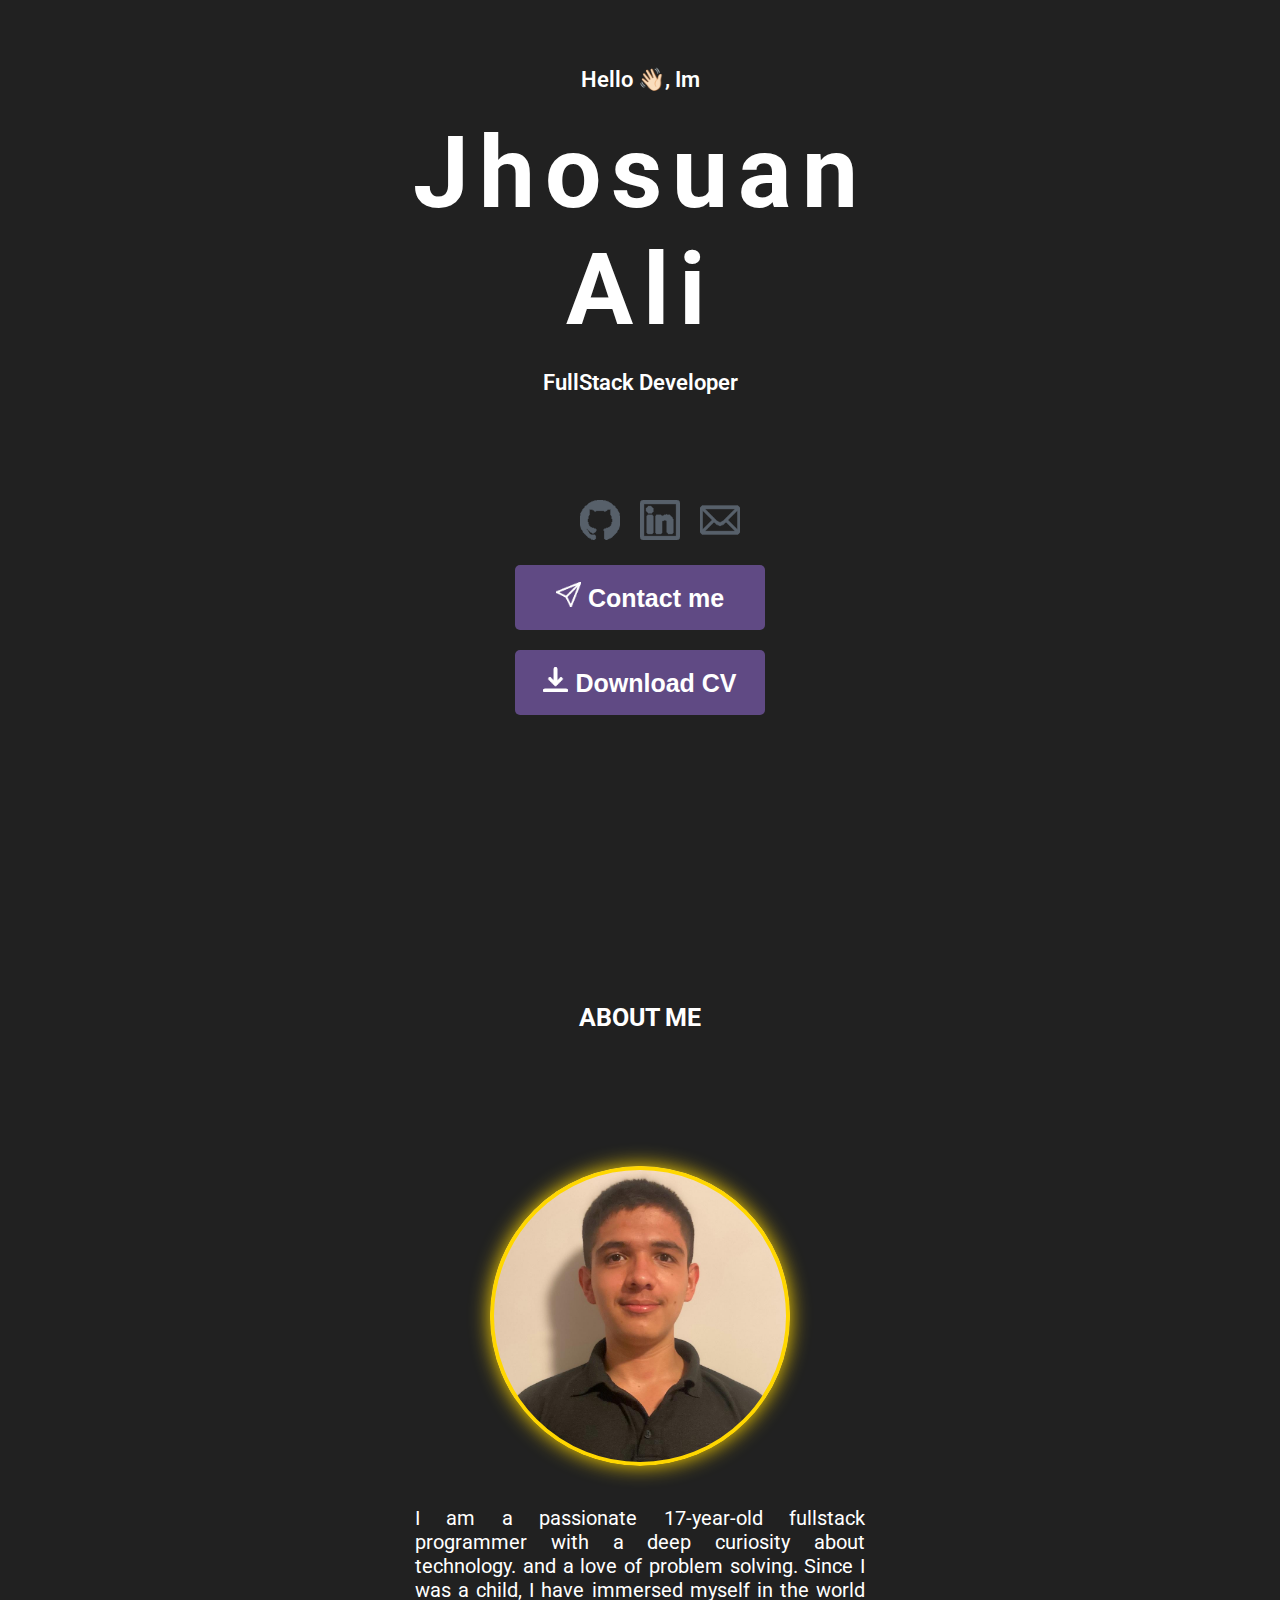
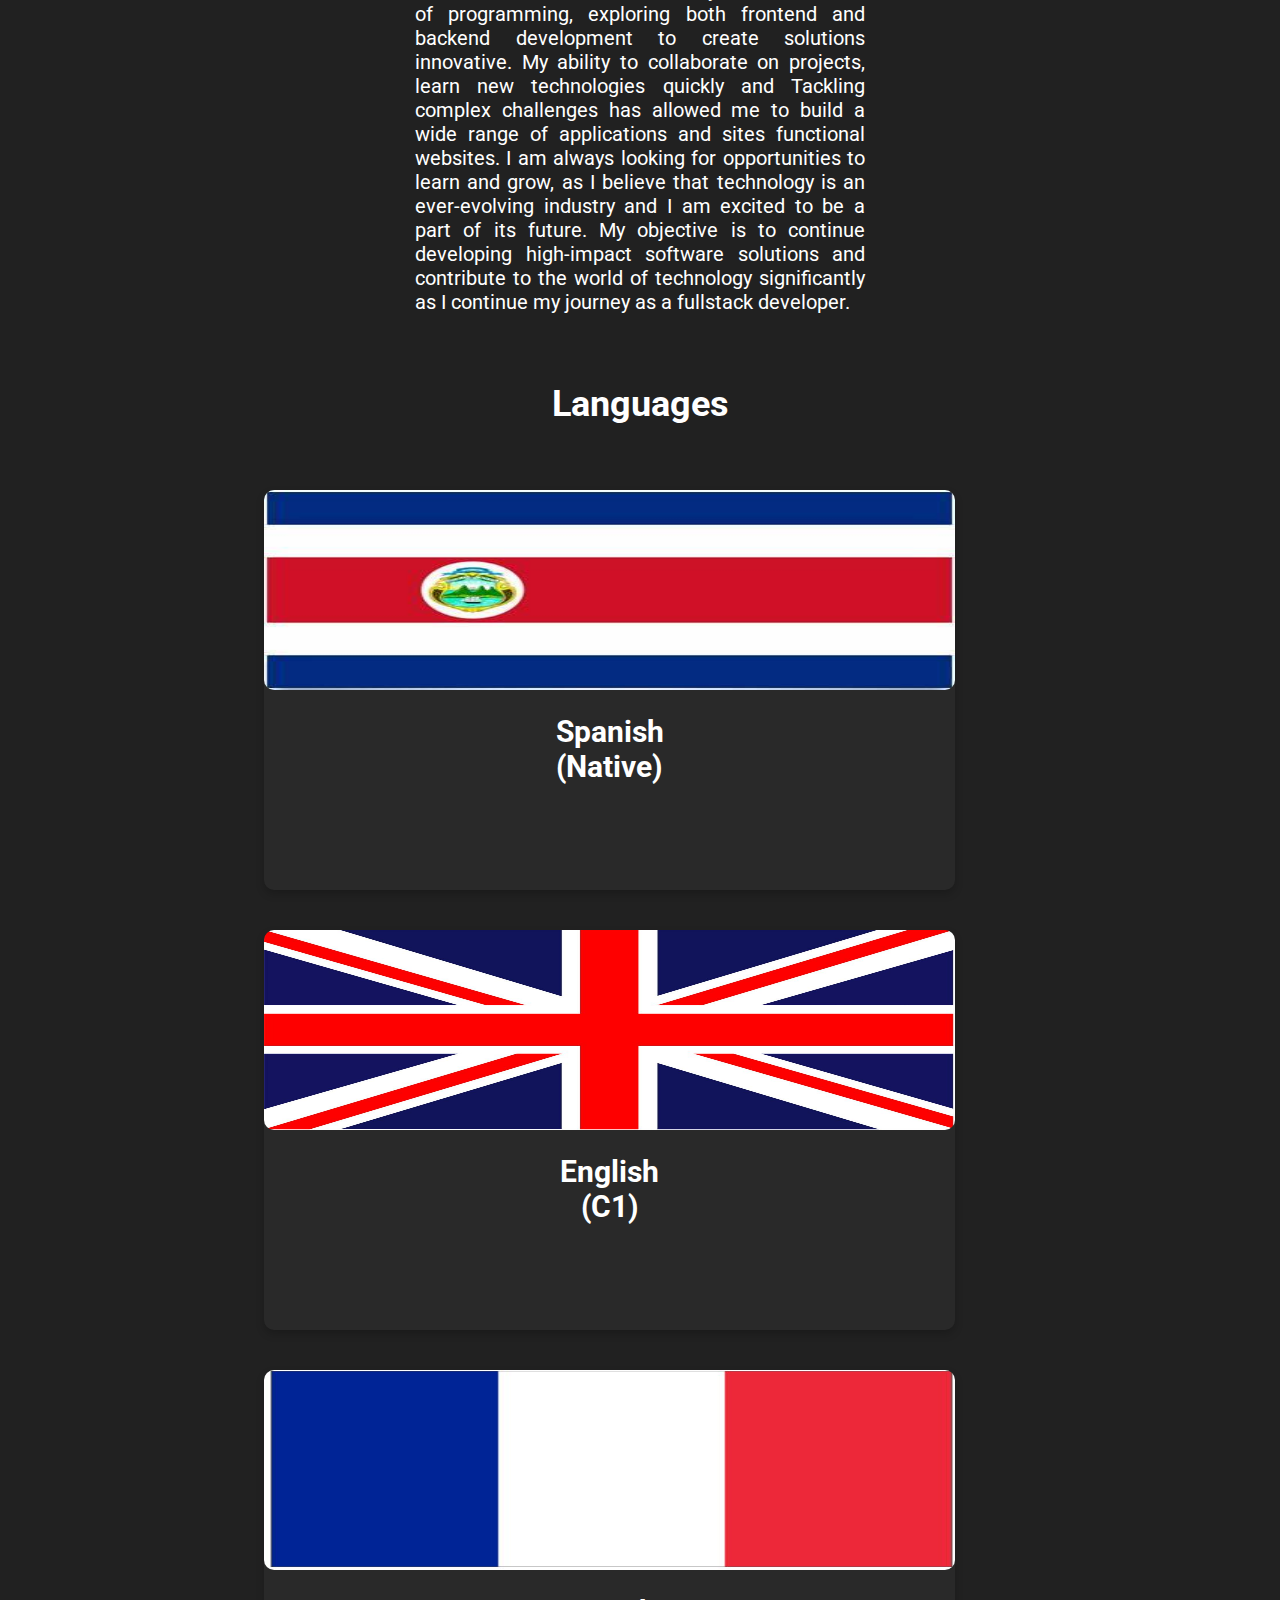
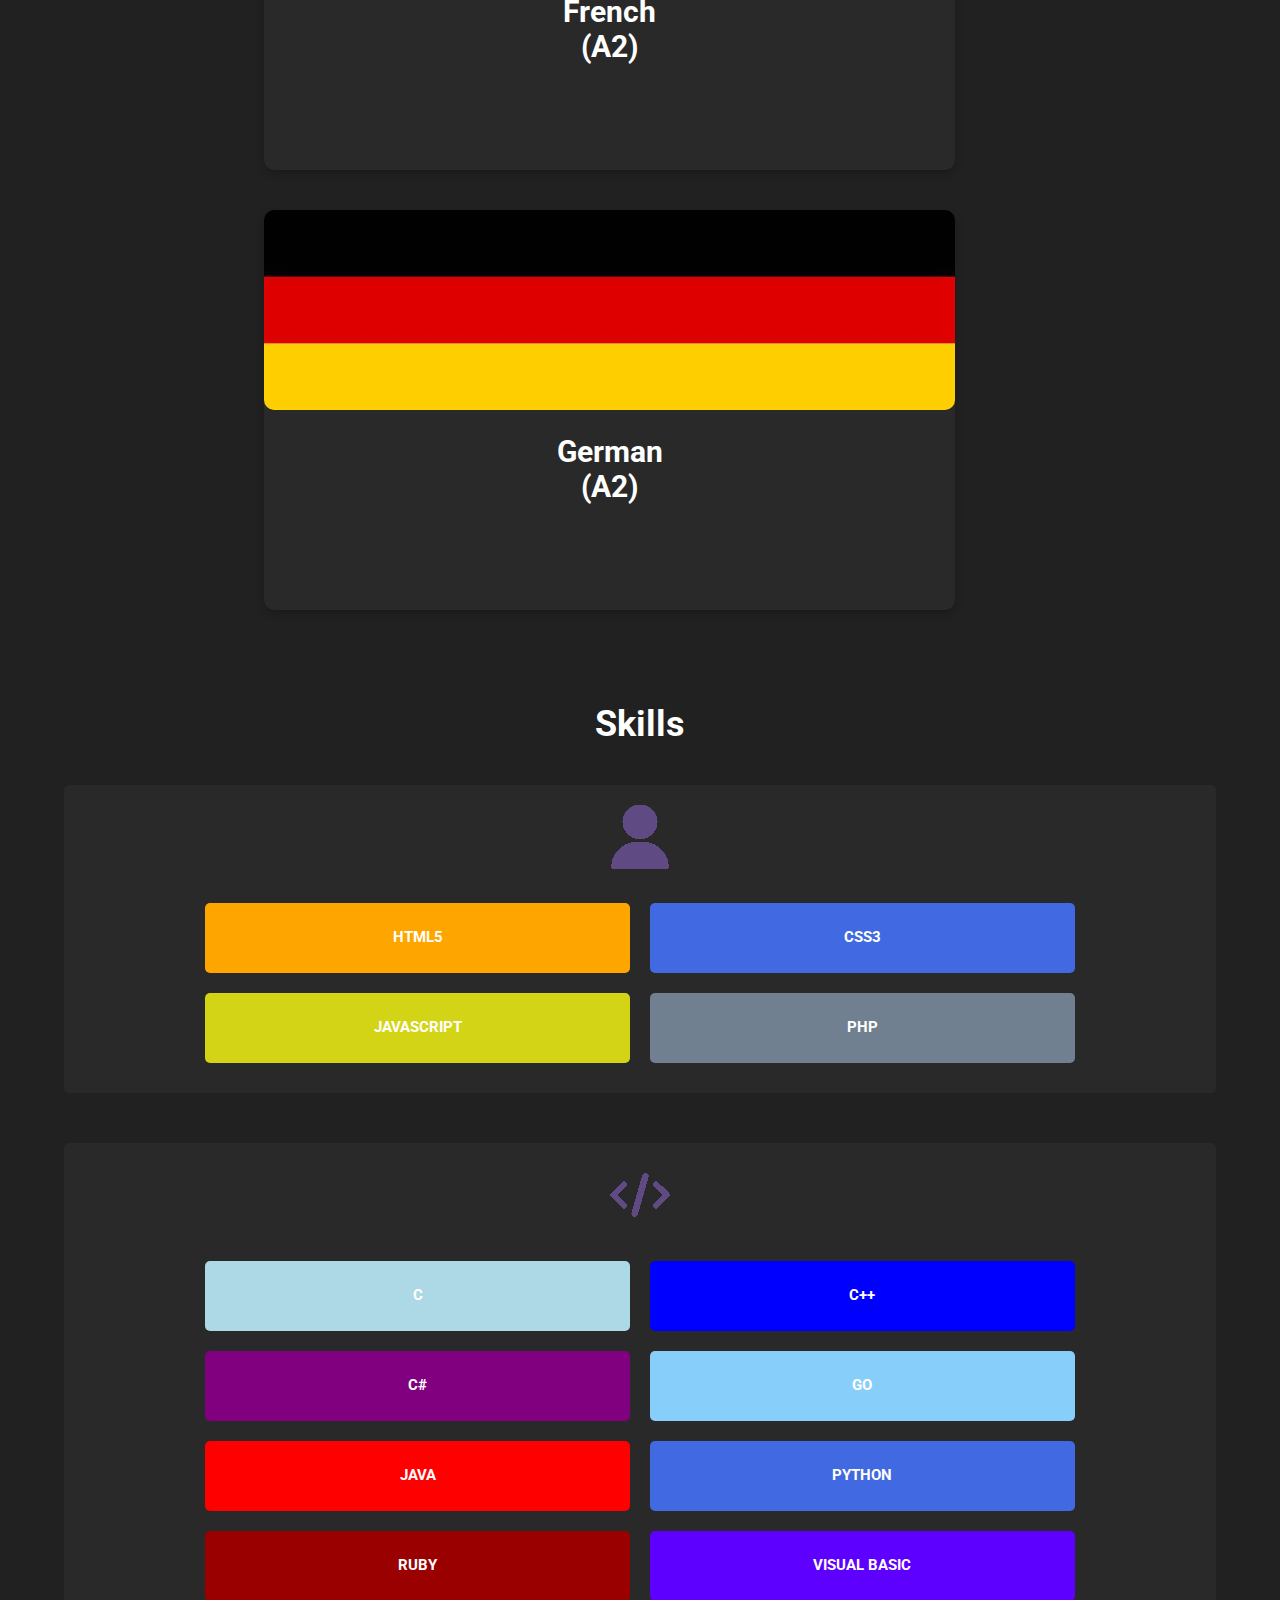
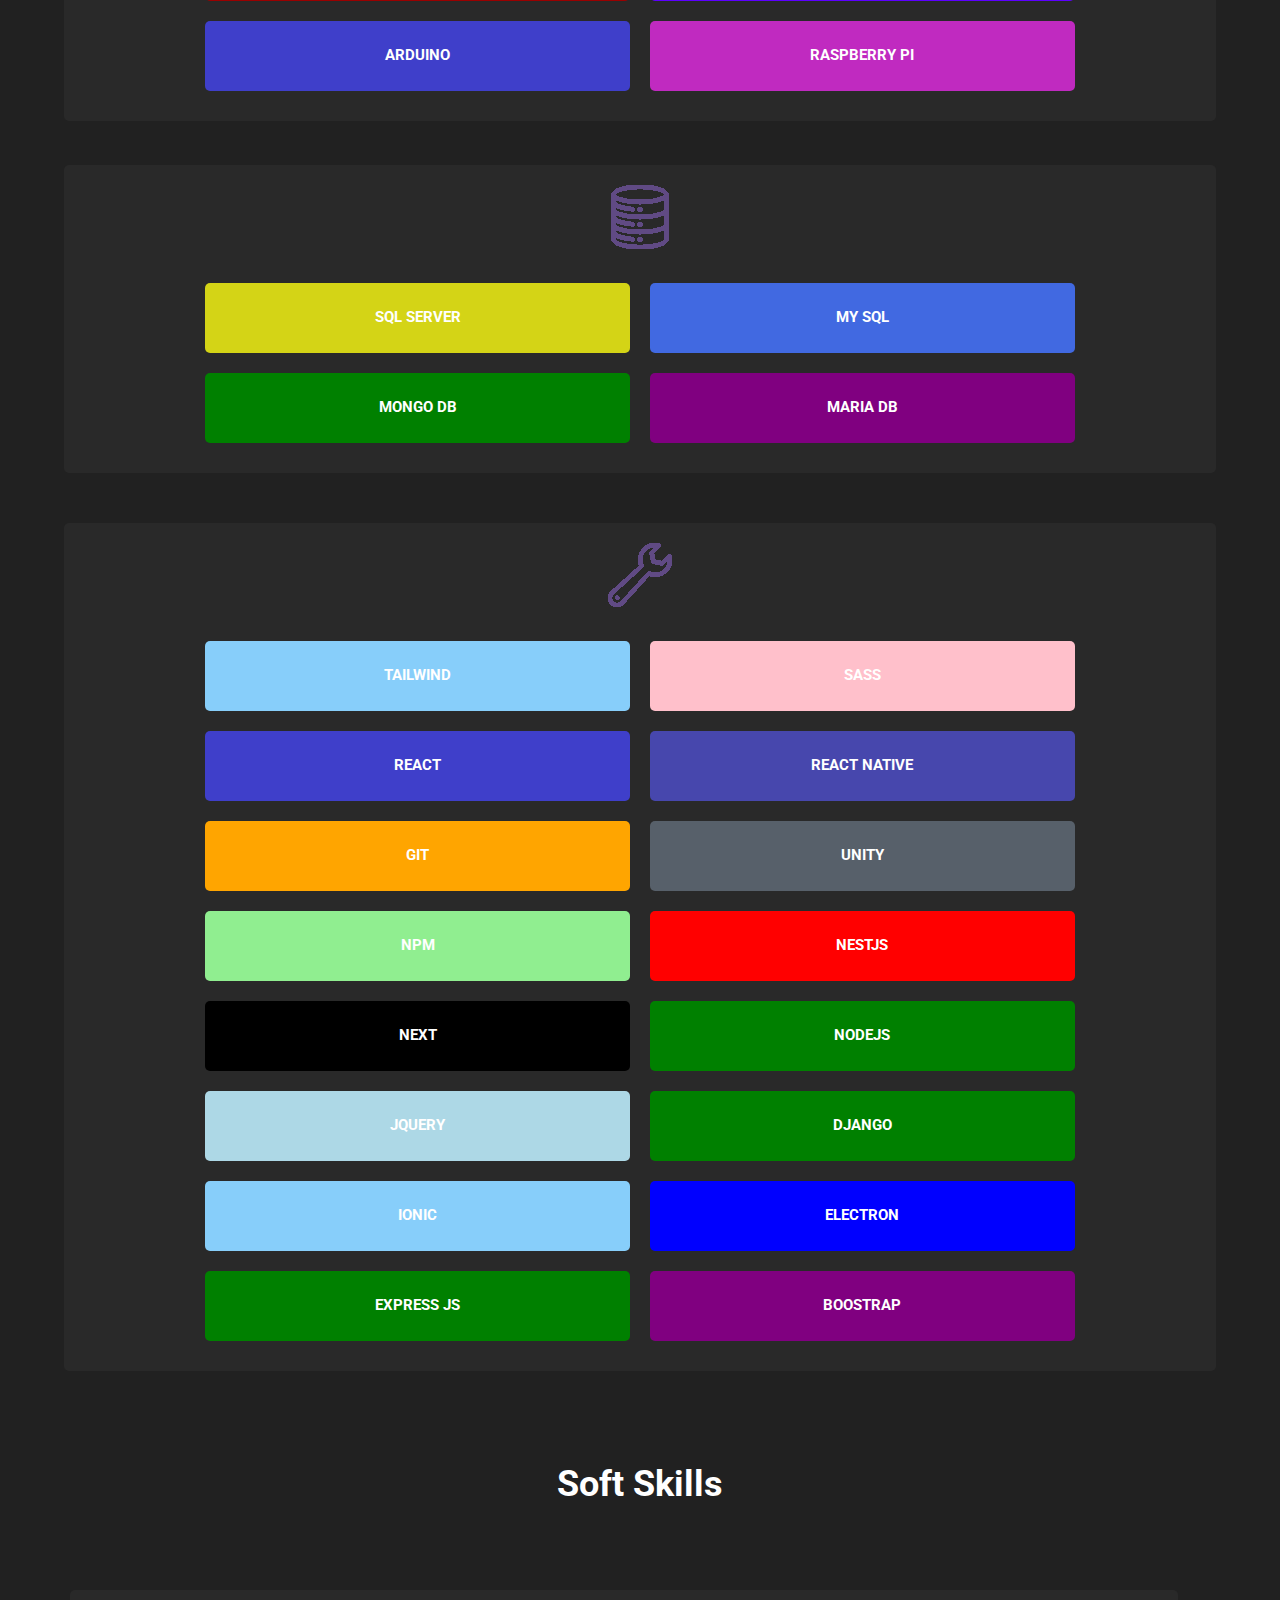
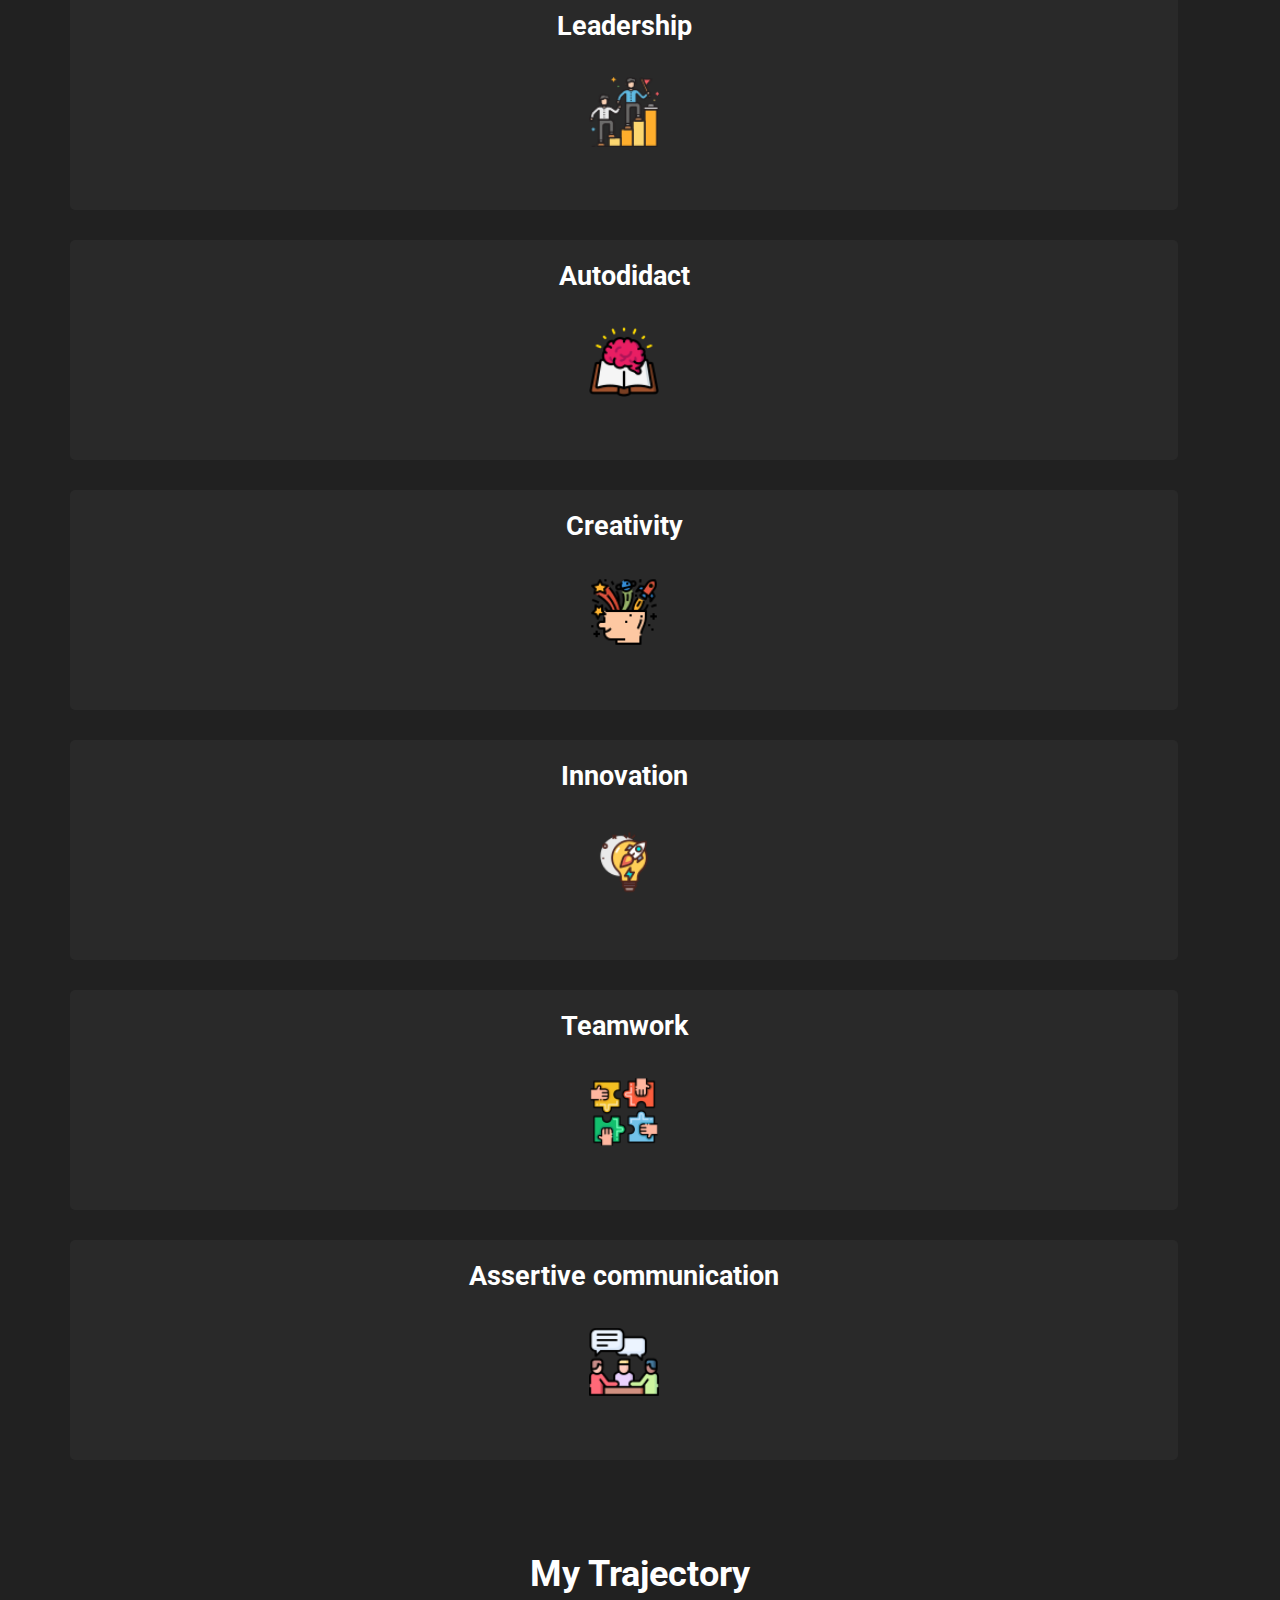
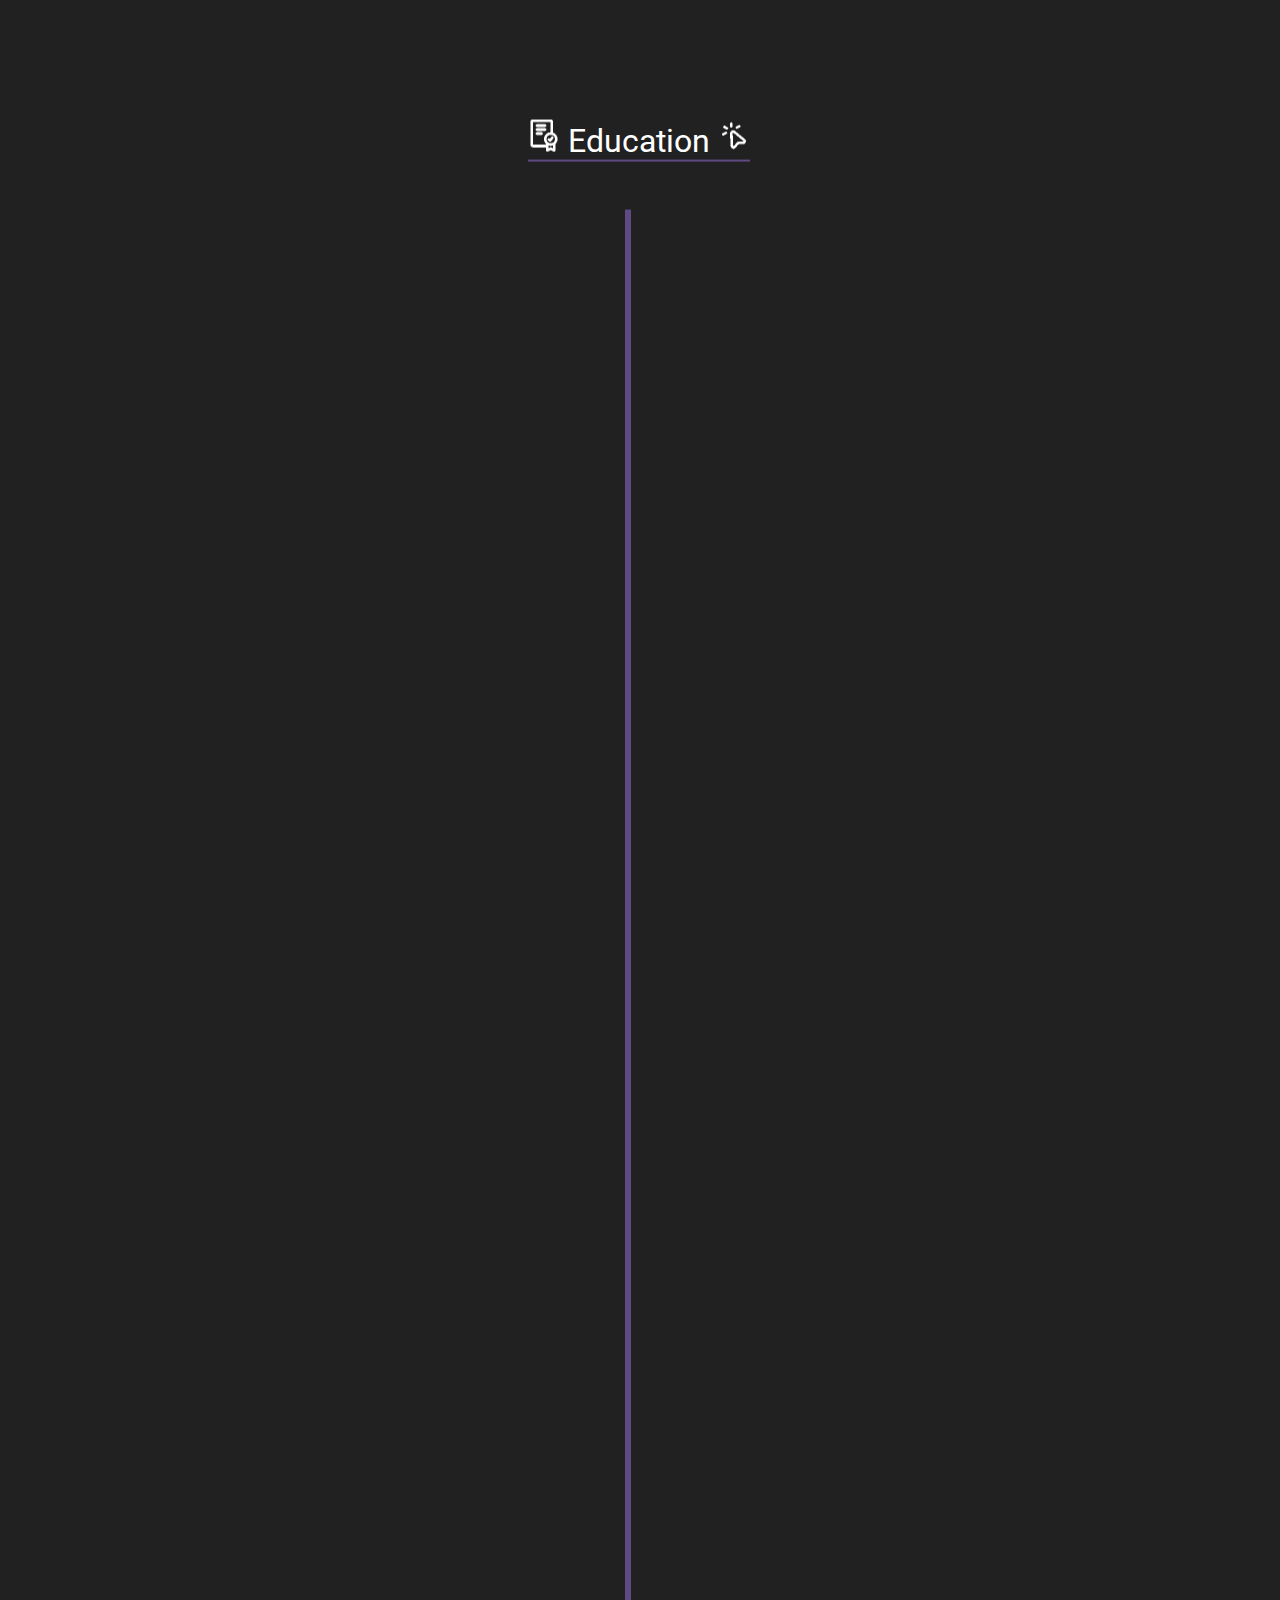
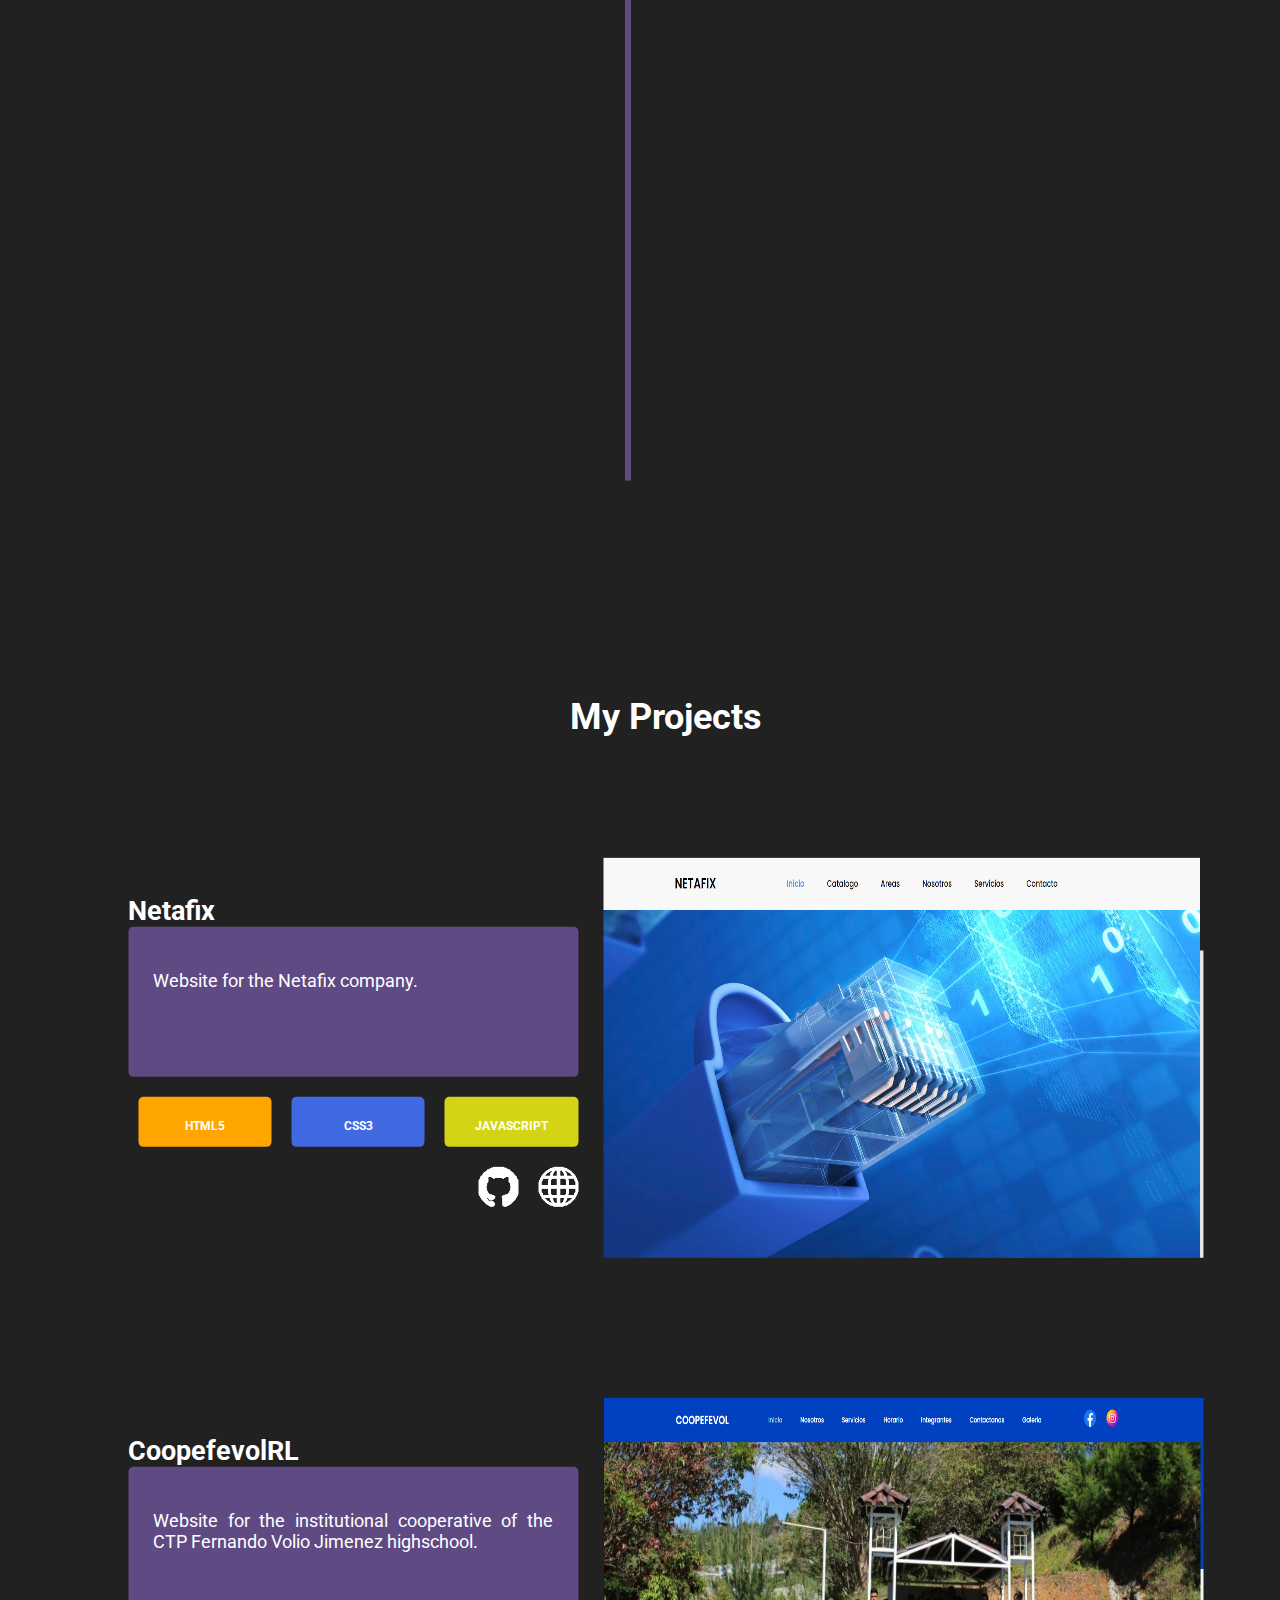
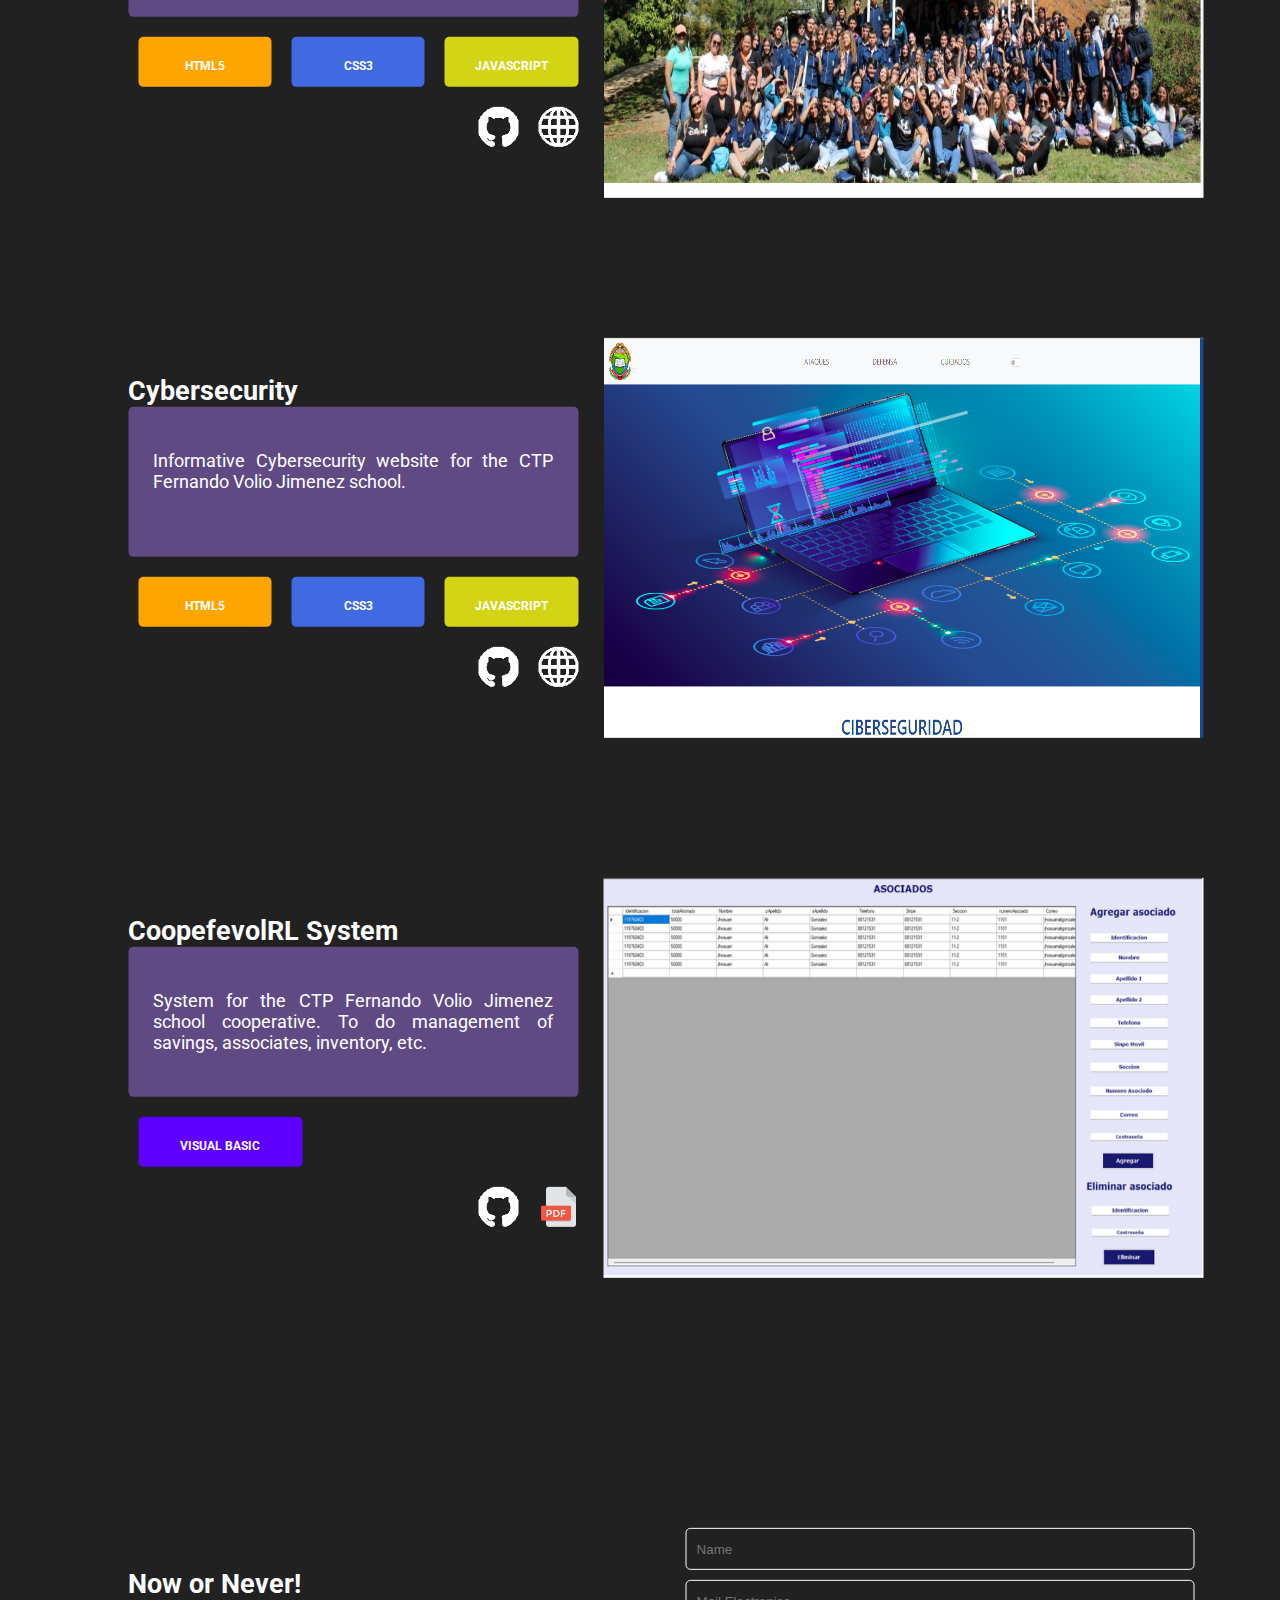
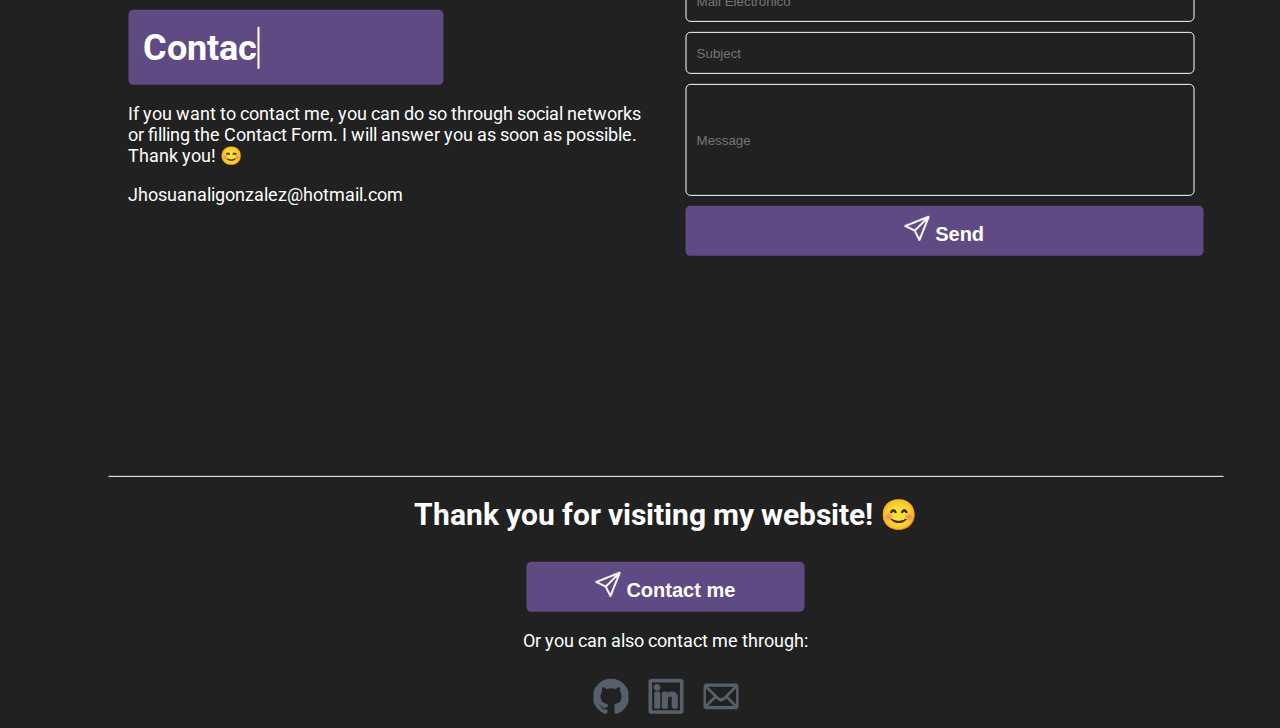
==== commit 43c3c354: "Update Portafolio-EN.html" ====
--- a/Portafolio-EN.html
+++ b/Portafolio-EN.html
@@ -478,11 +478,11 @@
                     </div>
                     <div class="div2">
                         <form action="https://formsubmit.co/jhosuanaligonzalez@hotmail.com" method="POST">
-                            <input type="text" name="Nombre" placeholder="Nombre" class="form" id="Nombre">
-                            <input type="text" name="CorreoElectronico" placeholder="Correo Electronico" class="form"
+                            <input type="text" name="Nombre" placeholder="Name" class="form" id="Nombre">
+                            <input type="text" name="CorreoElectronico" placeholder="Mail Electronico" class="form"
                                 id="CorreoElectronico">
-                            <input type="text" name="Asunto" placeholder="Asunto" class="form" id="Asunto">
-                            <input type="text" name="Mensaje" placeholder="Mensaje" class="form" id="Mensaje">
+                            <input type="text" name="Asunto" placeholder="Subject" class="form" id="Asunto">
+                            <input type="text" name="Mensaje" placeholder="Message" class="form" id="Mensaje">
                             <button class="contactameBtn"><img src="send.png" style="height: 25px; width: 25px;" alt="">
                                 Send</button>
                         </form>
@@ -508,4 +508,4 @@
         <script src="index.js"></script>
     </body>
 
-</html>+</html>
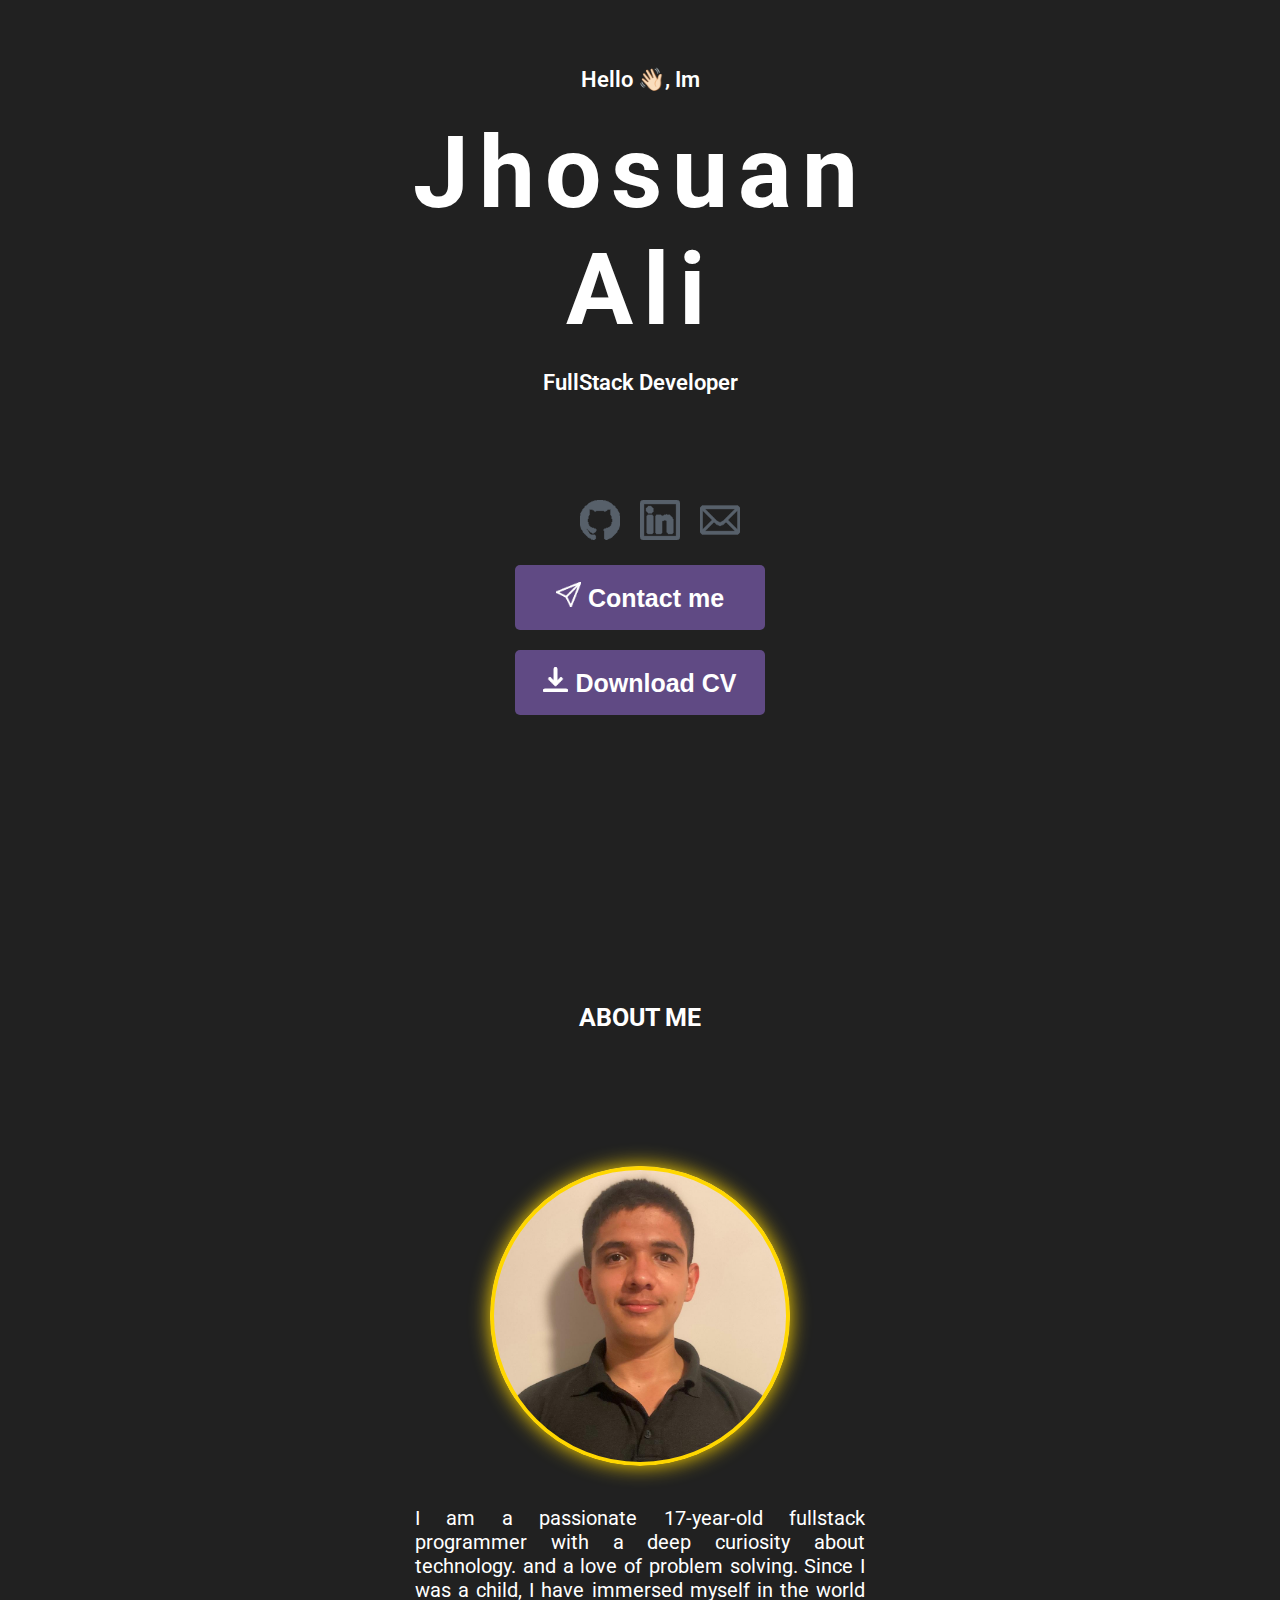
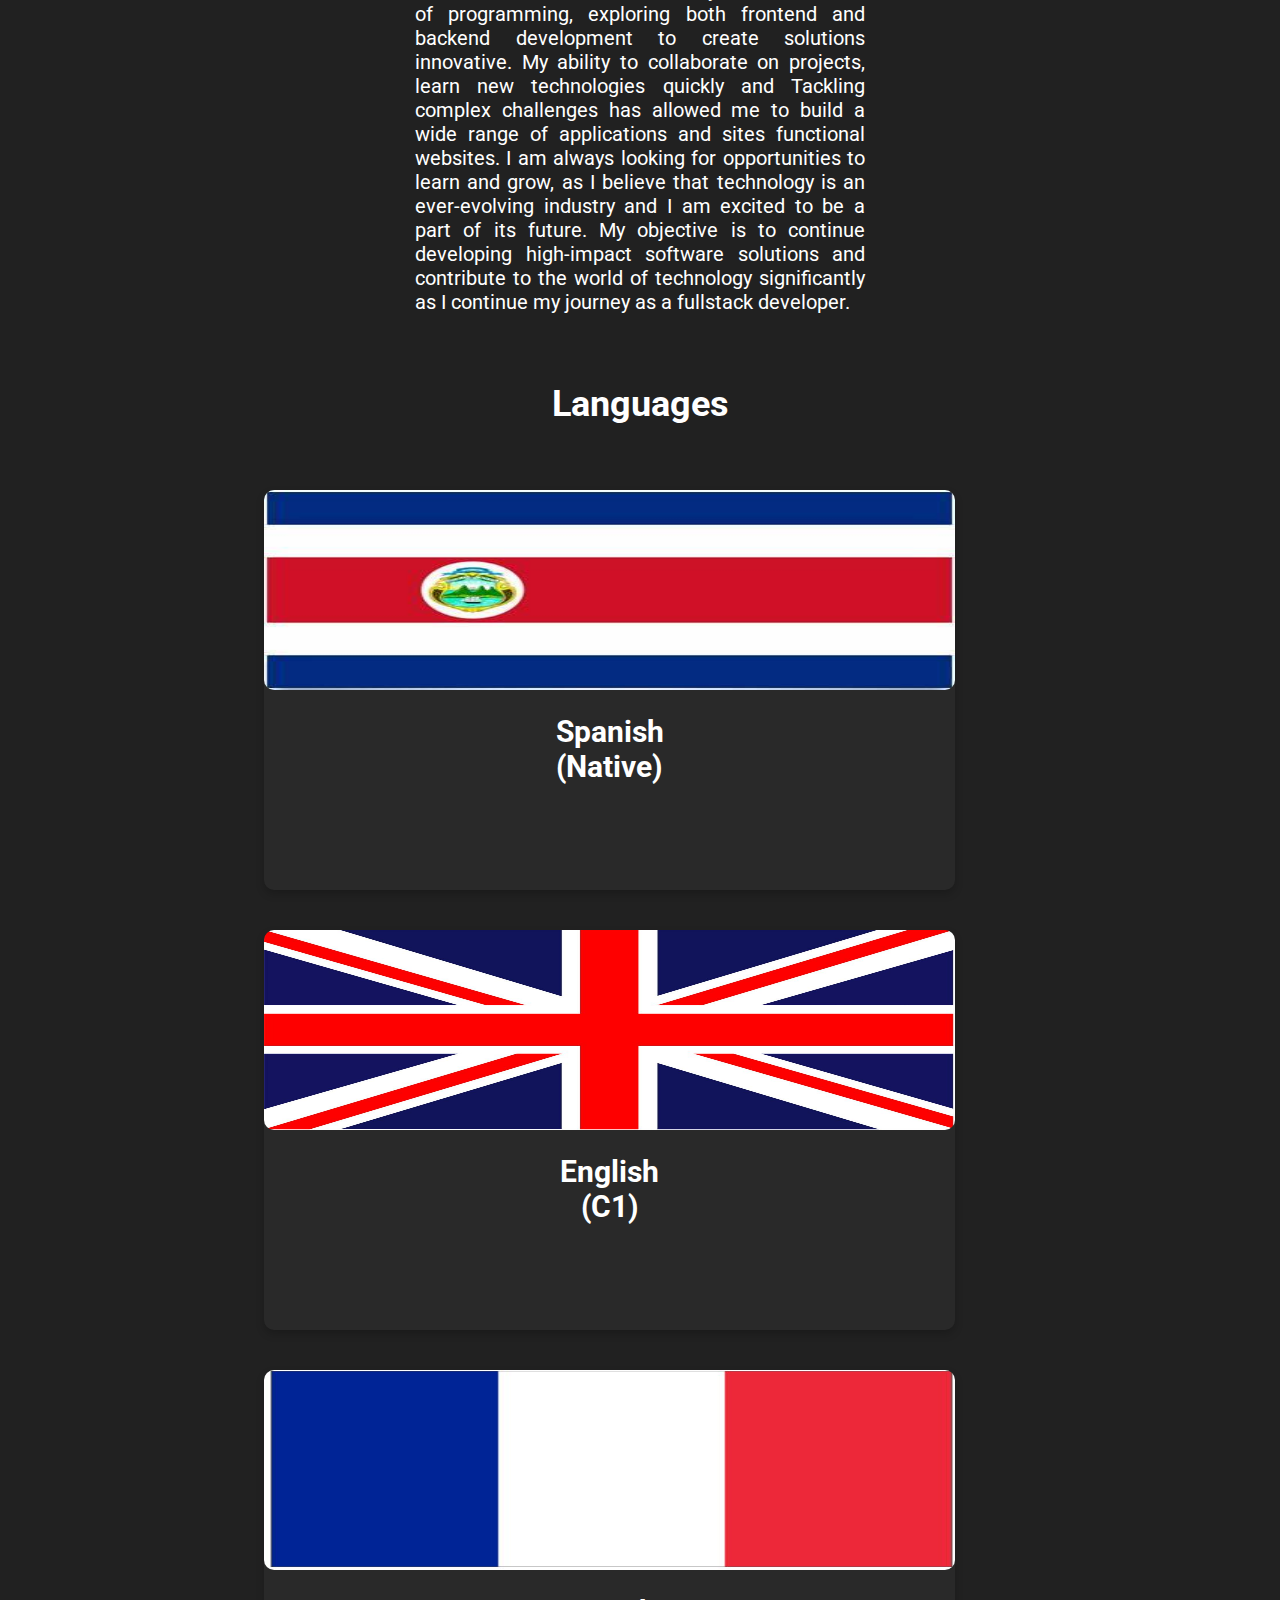
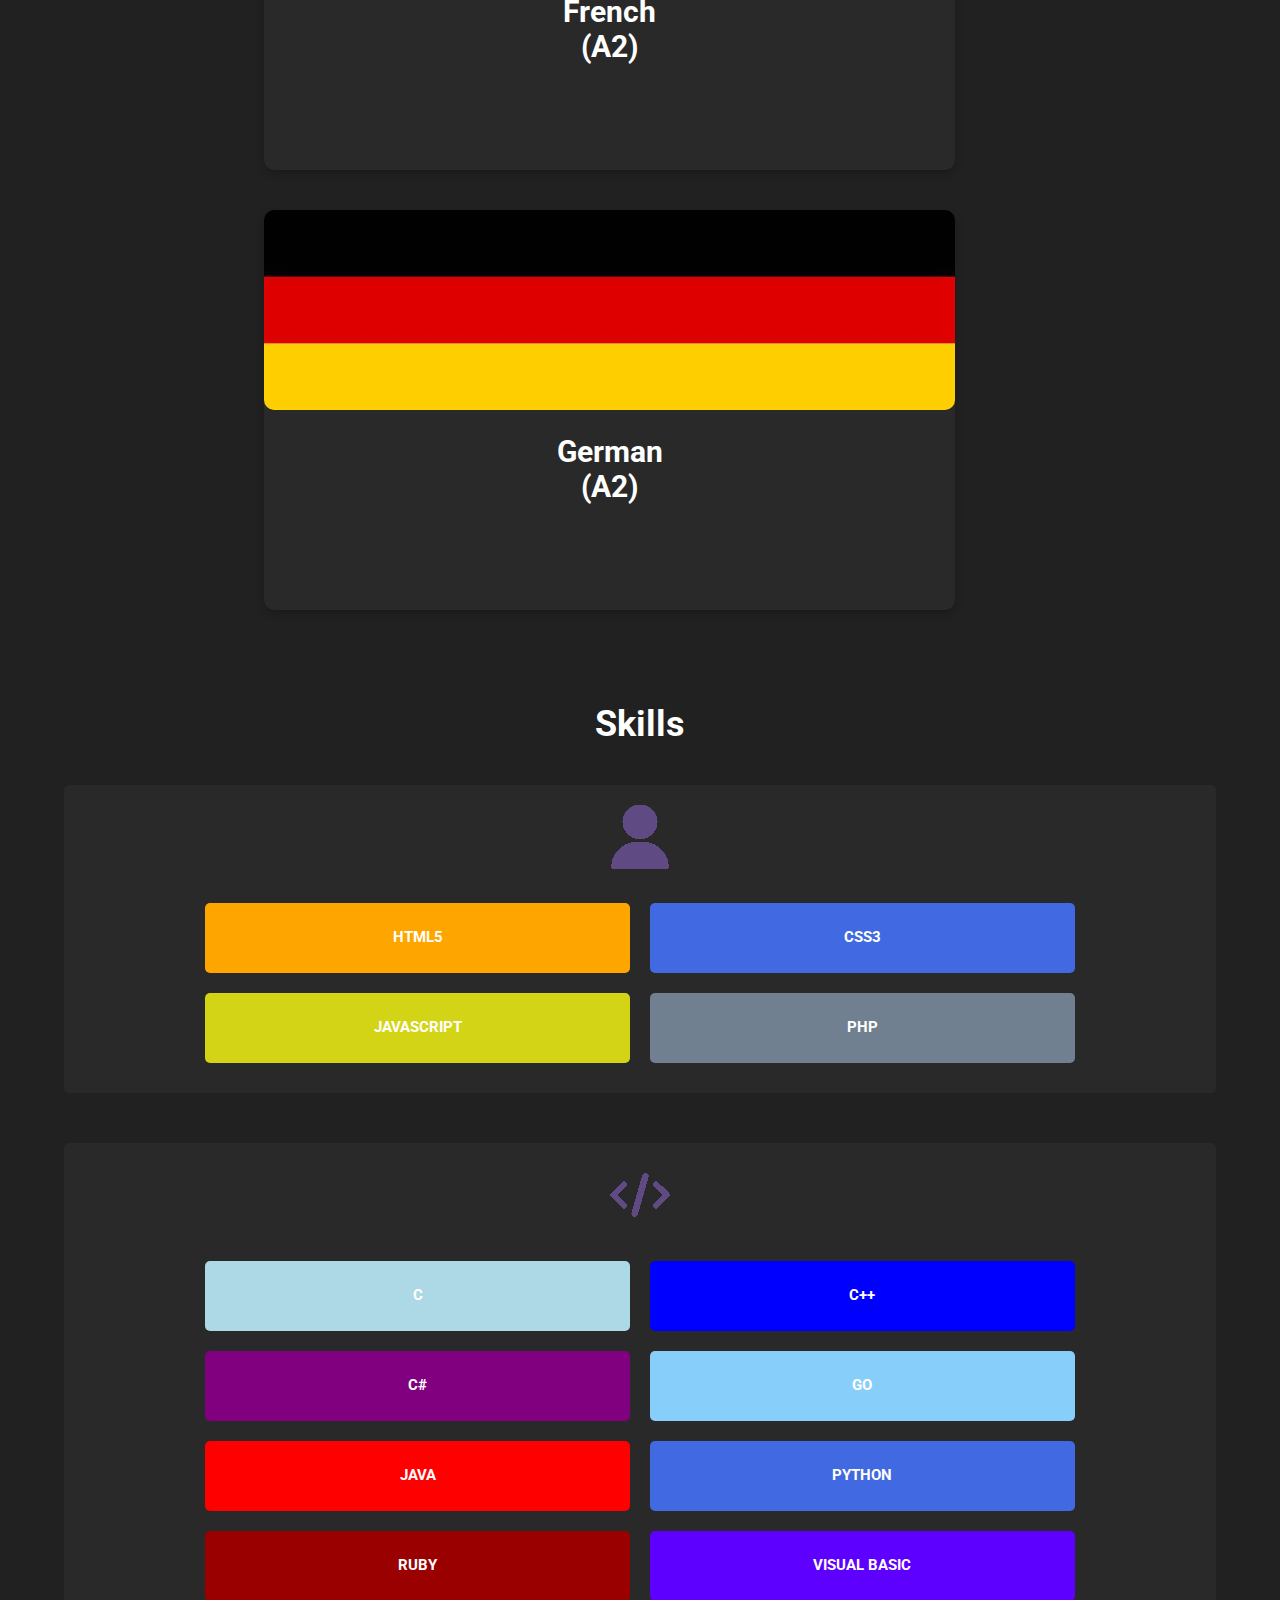
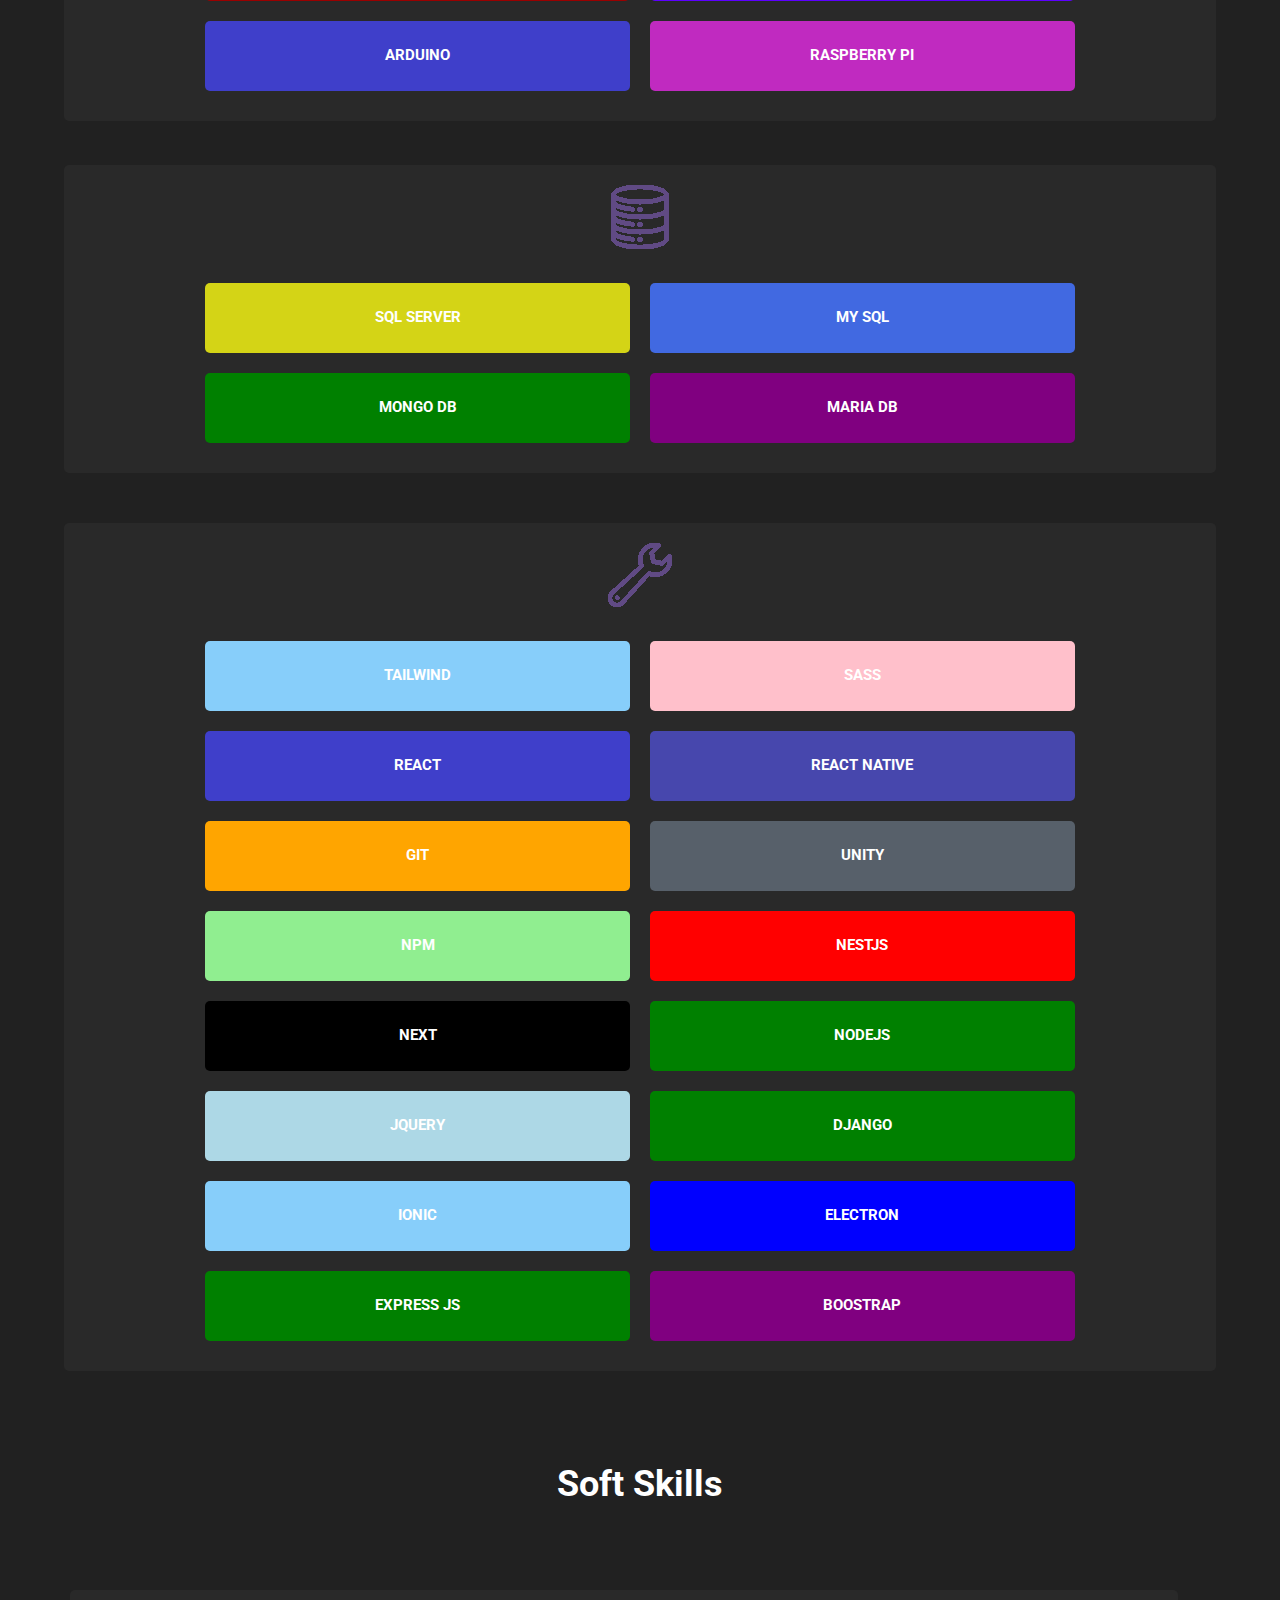
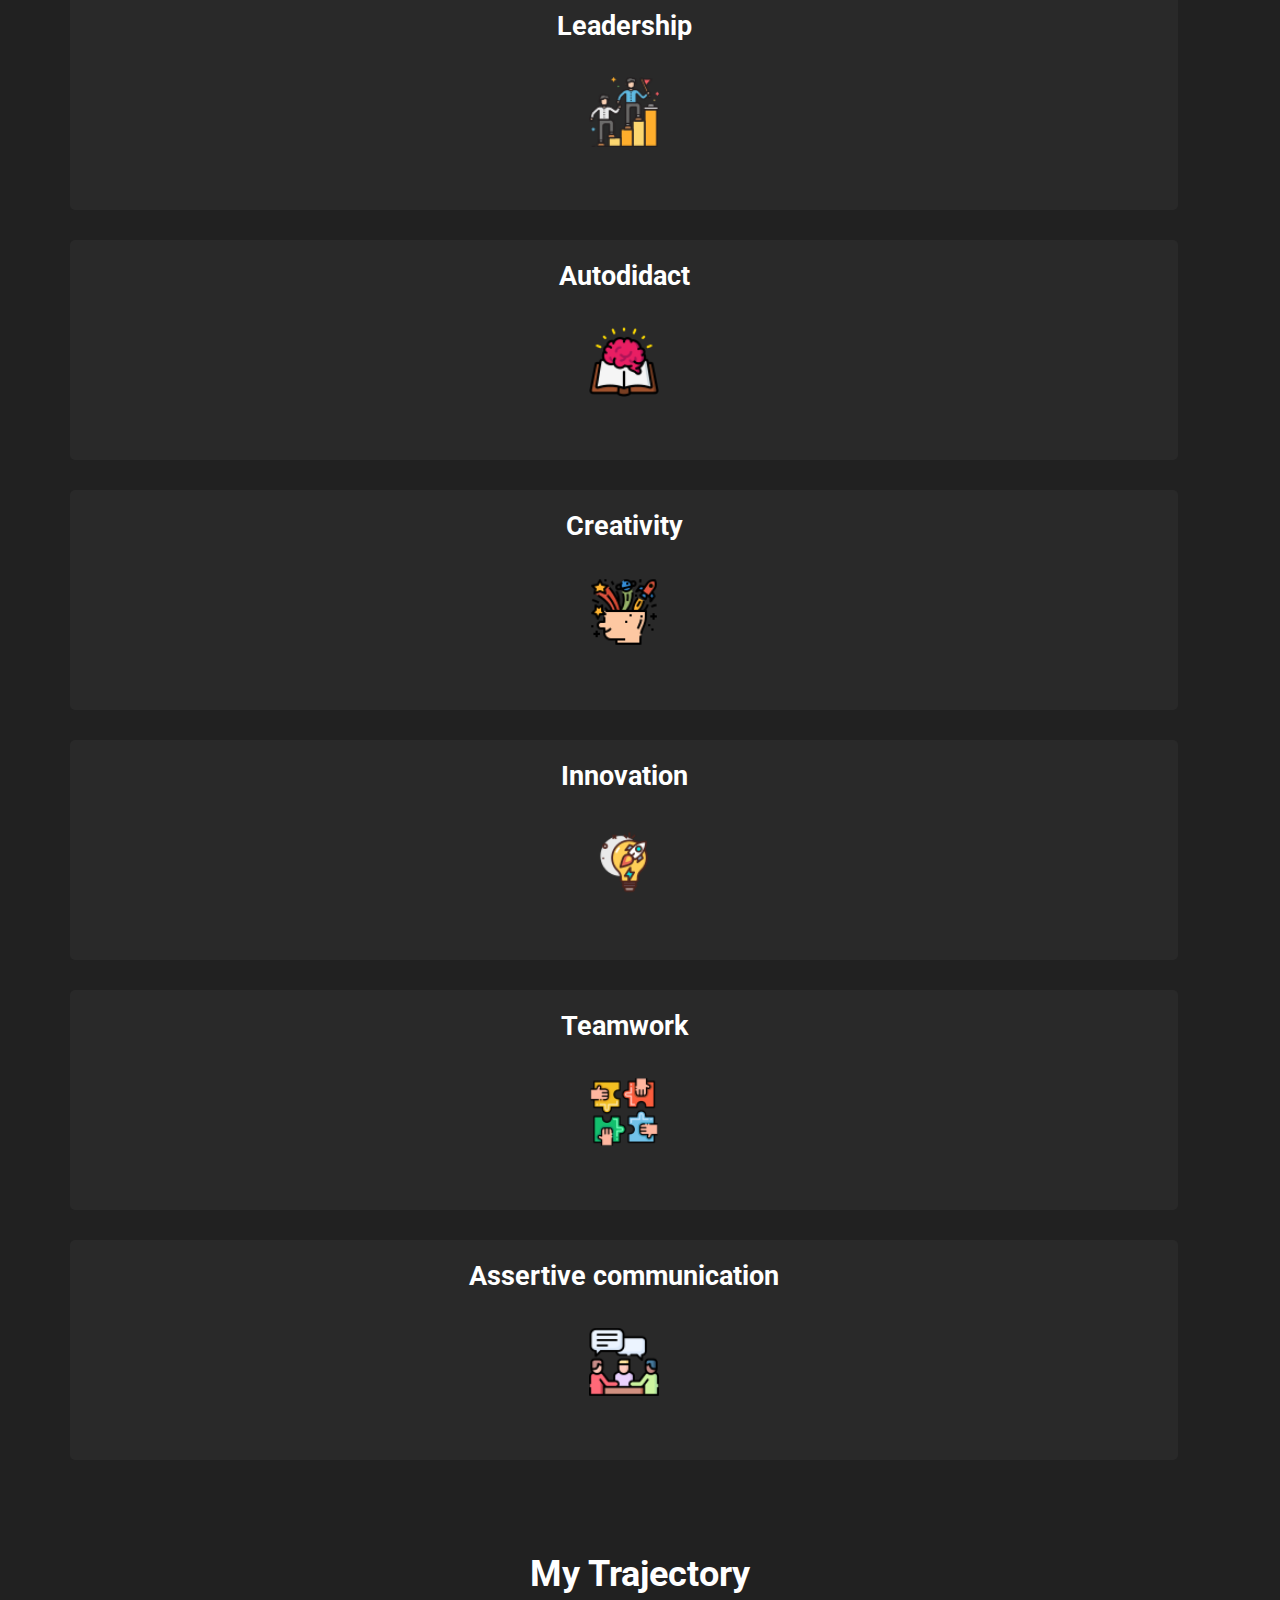
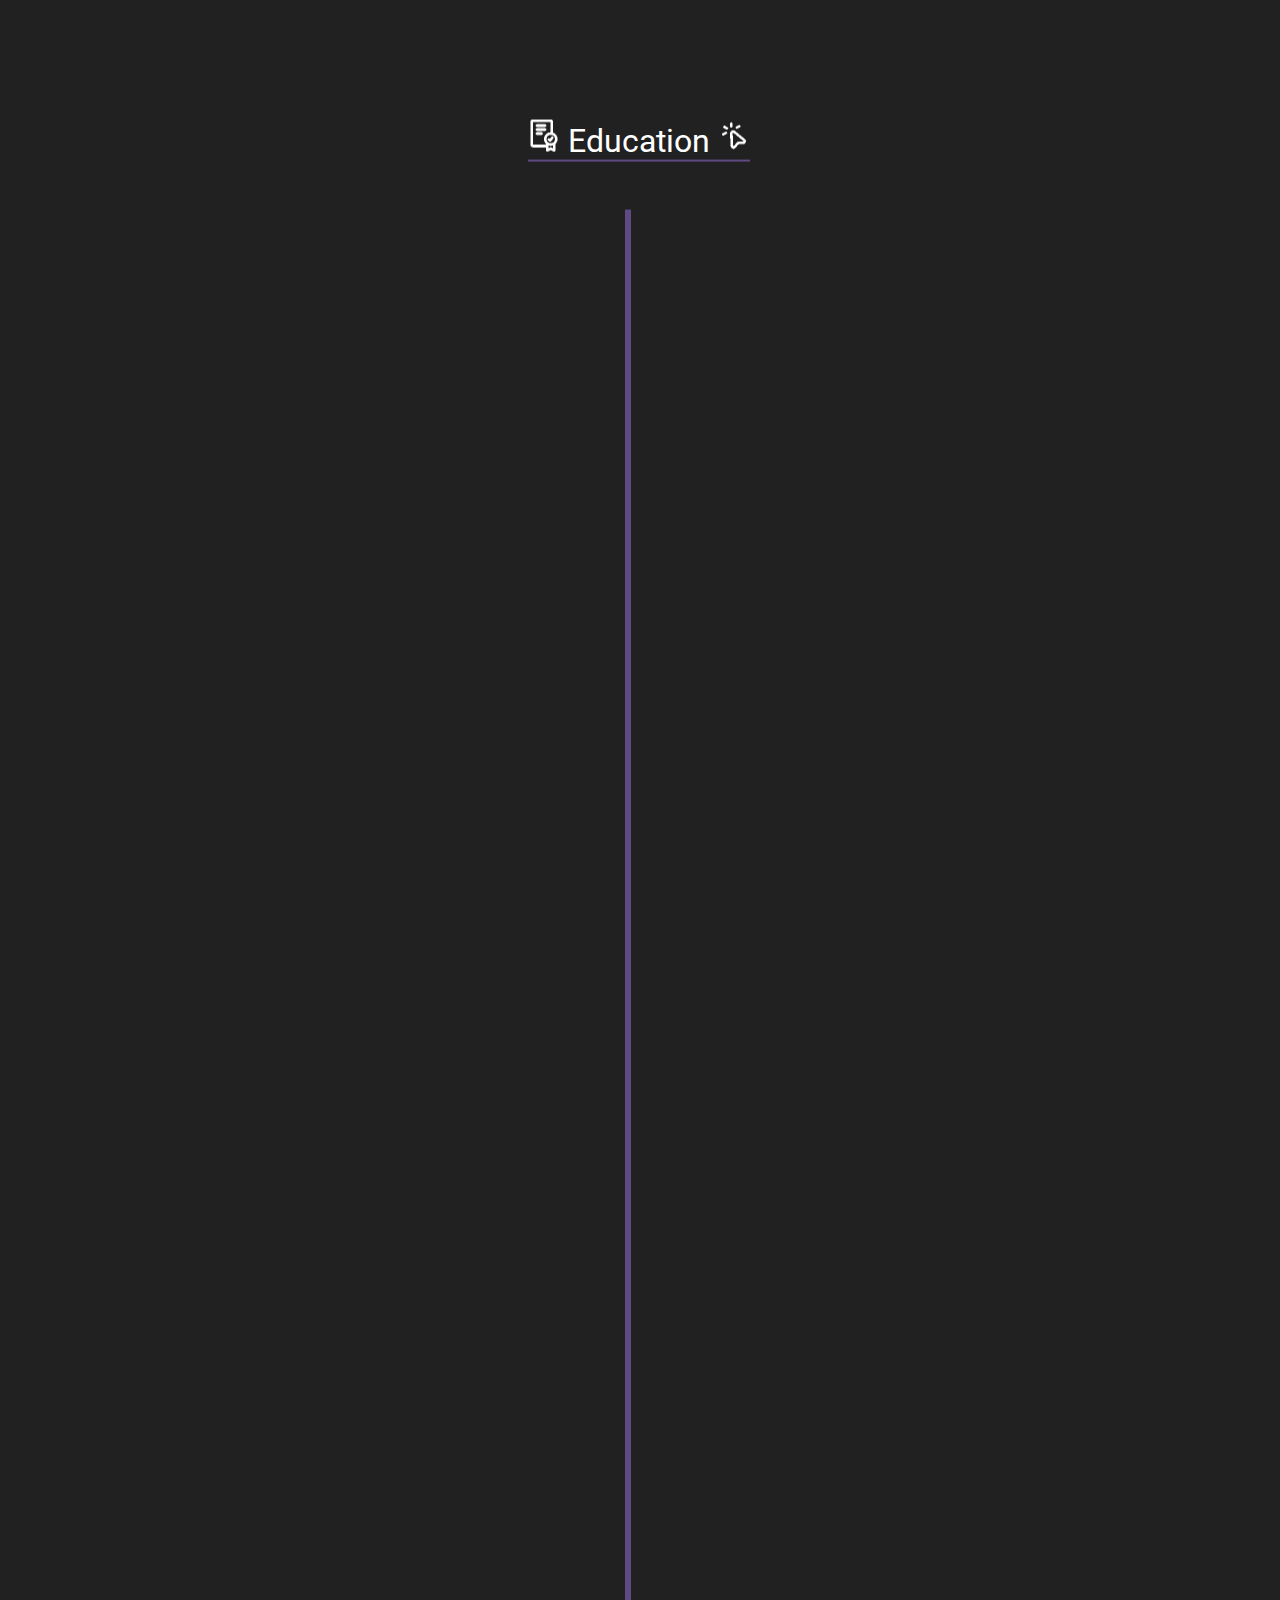
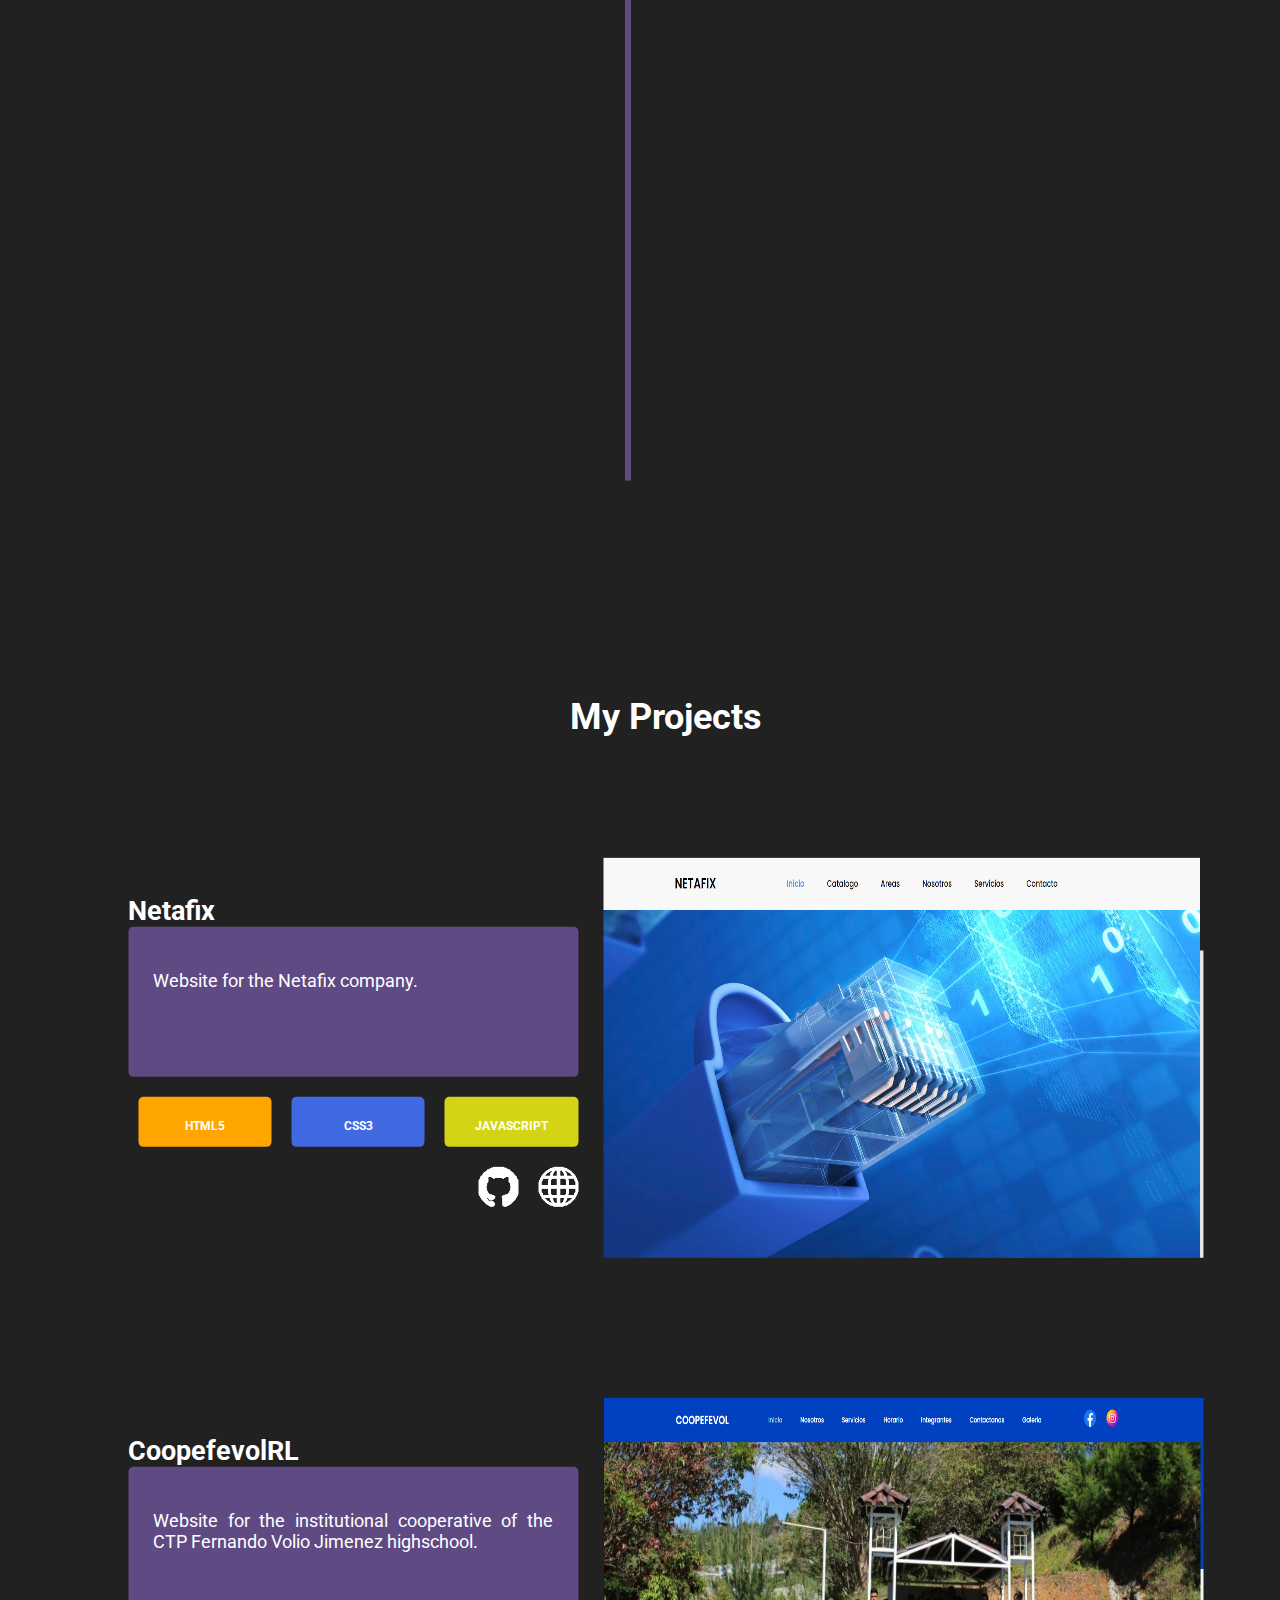
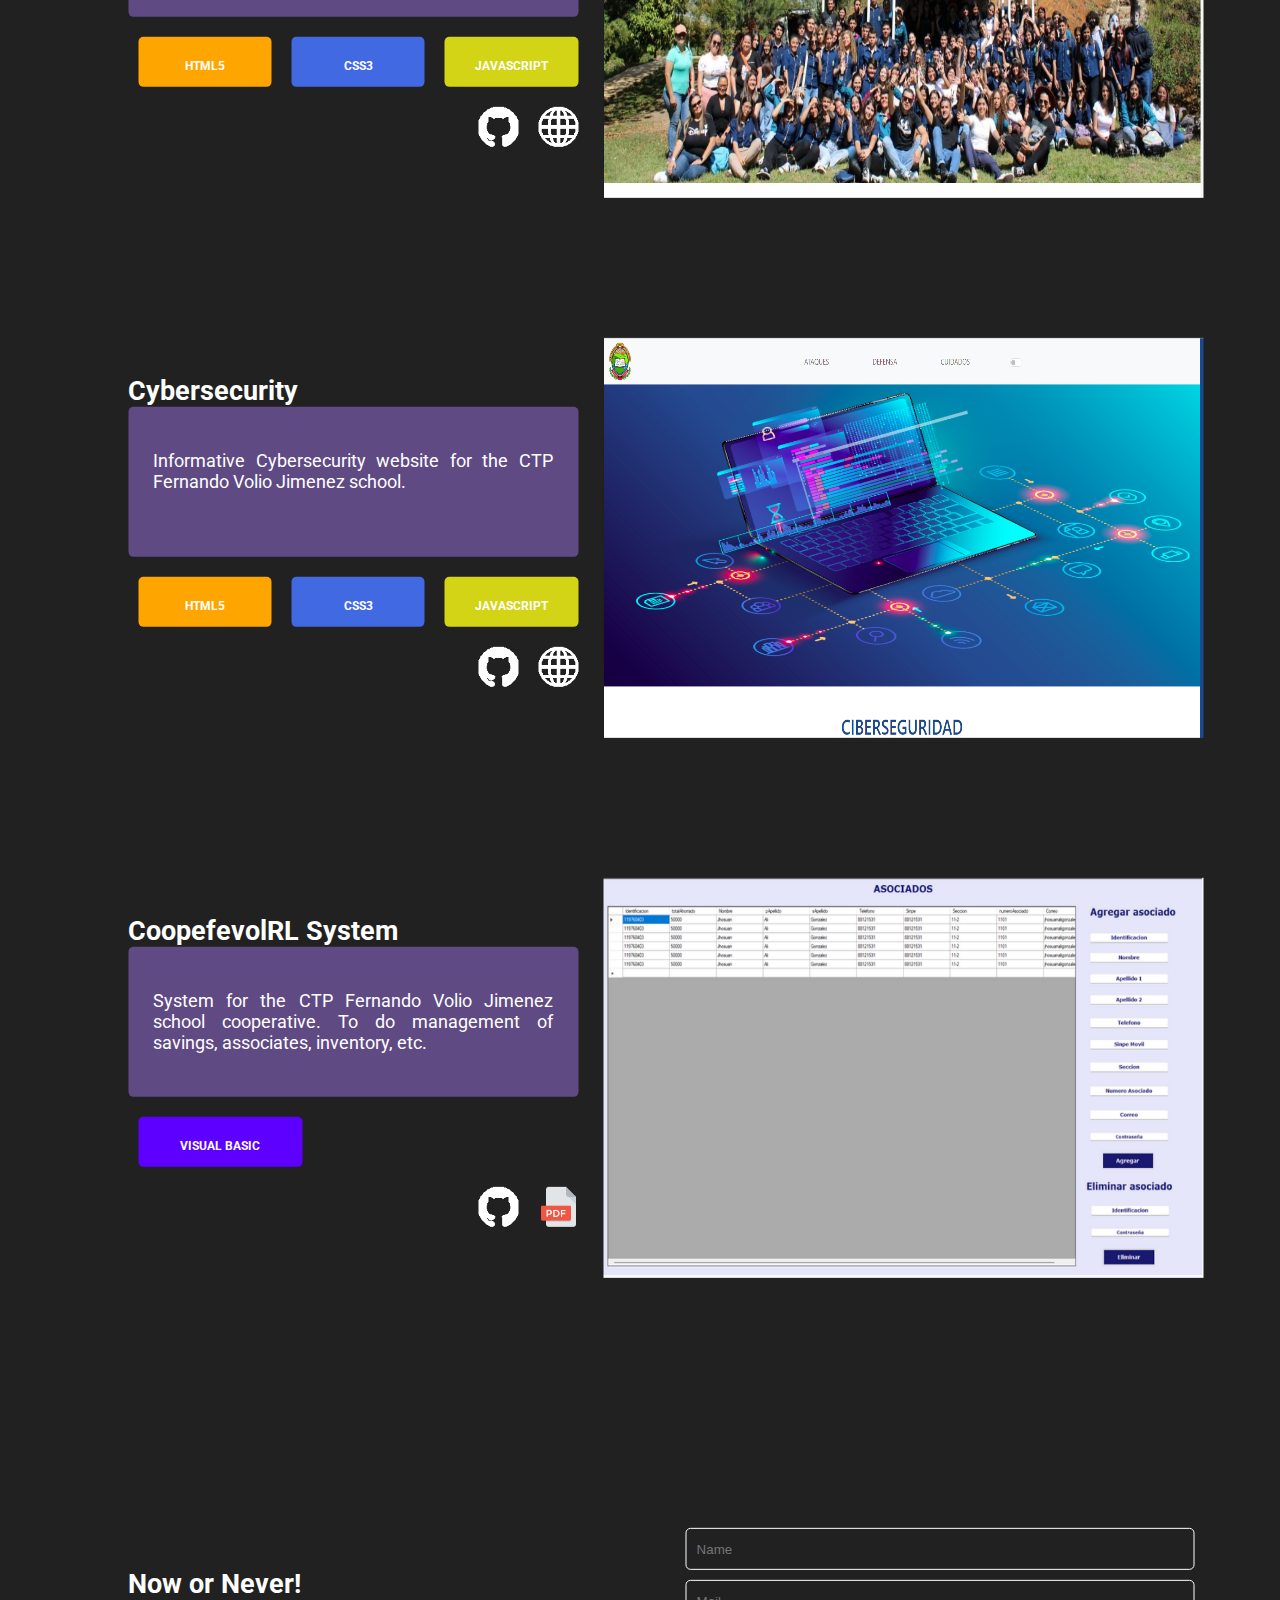
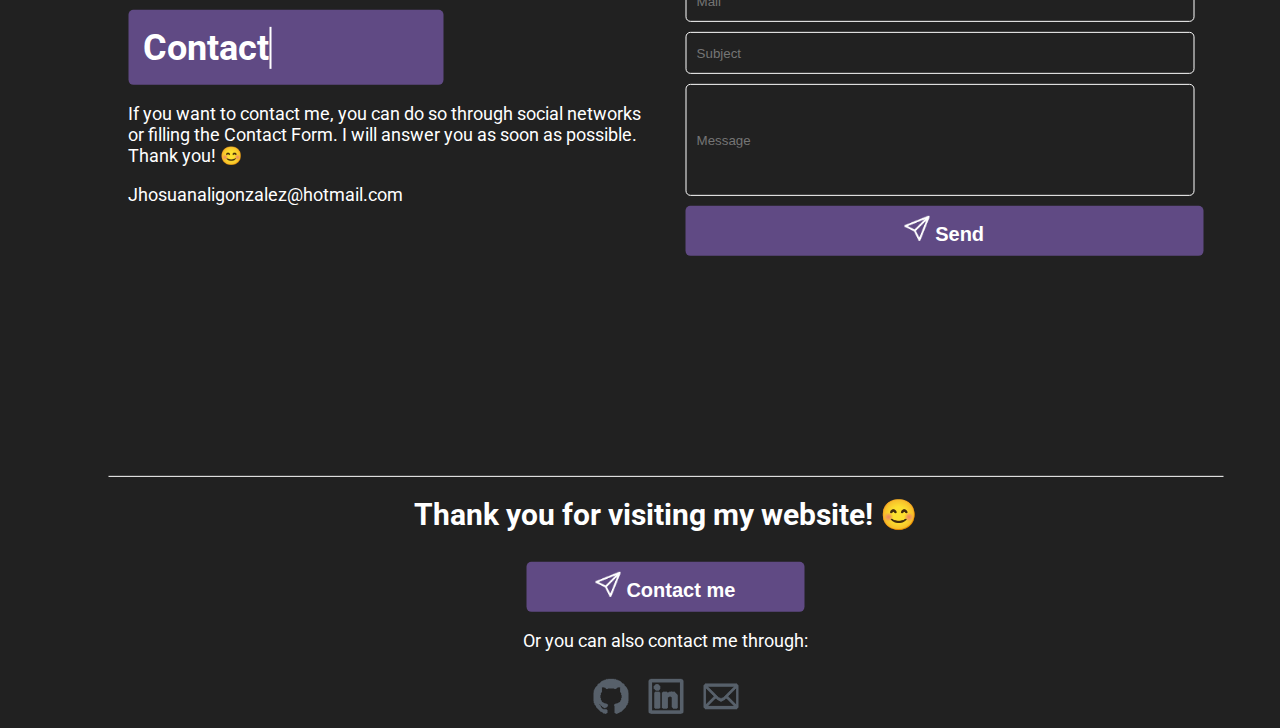
==== commit a24de646: "Update Portafolio-EN.html" ====
--- a/Portafolio-EN.html
+++ b/Portafolio-EN.html
@@ -479,7 +479,7 @@
                     <div class="div2">
                         <form action="https://formsubmit.co/jhosuanaligonzalez@hotmail.com" method="POST">
                             <input type="text" name="Nombre" placeholder="Name" class="form" id="Nombre">
-                            <input type="text" name="CorreoElectronico" placeholder="Mail Electronico" class="form"
+                            <input type="text" name="CorreoElectronico" placeholder="Mail" class="form"
                                 id="CorreoElectronico">
                             <input type="text" name="Asunto" placeholder="Subject" class="form" id="Asunto">
                             <input type="text" name="Mensaje" placeholder="Message" class="form" id="Mensaje">
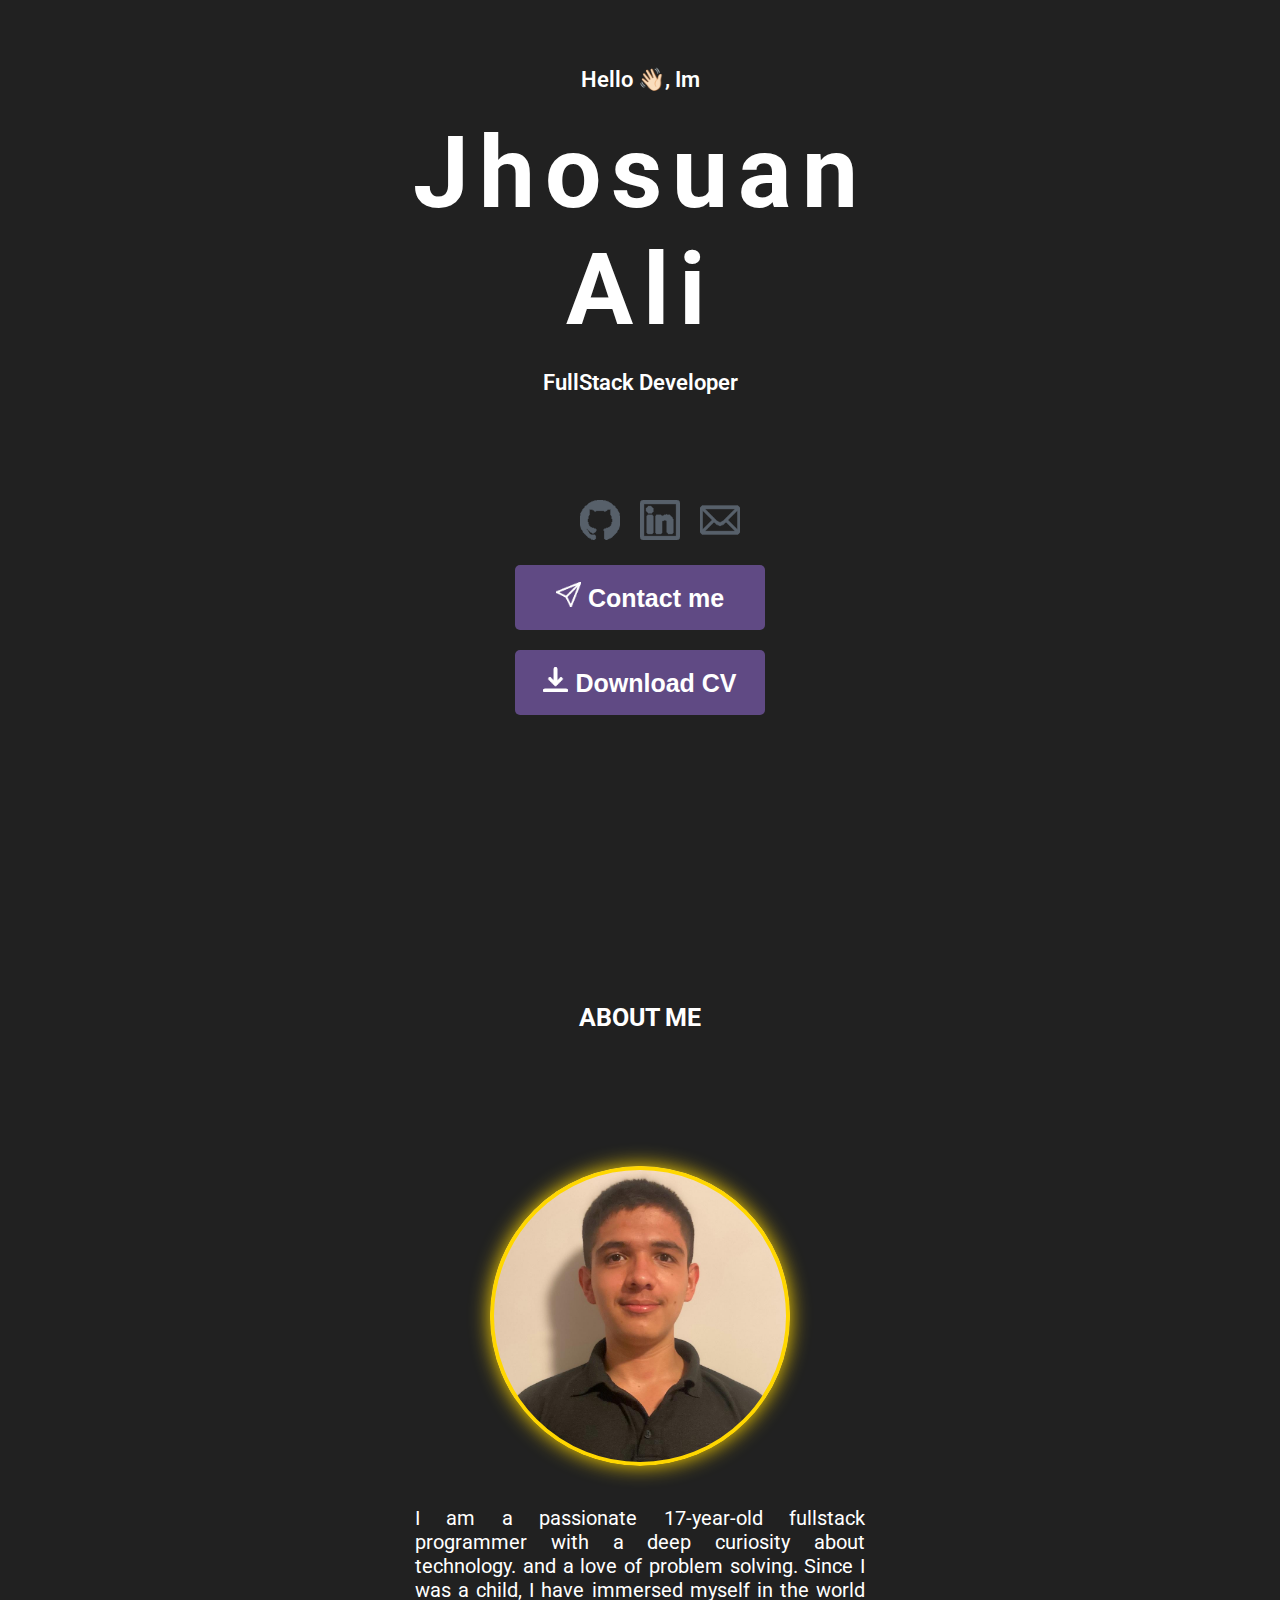
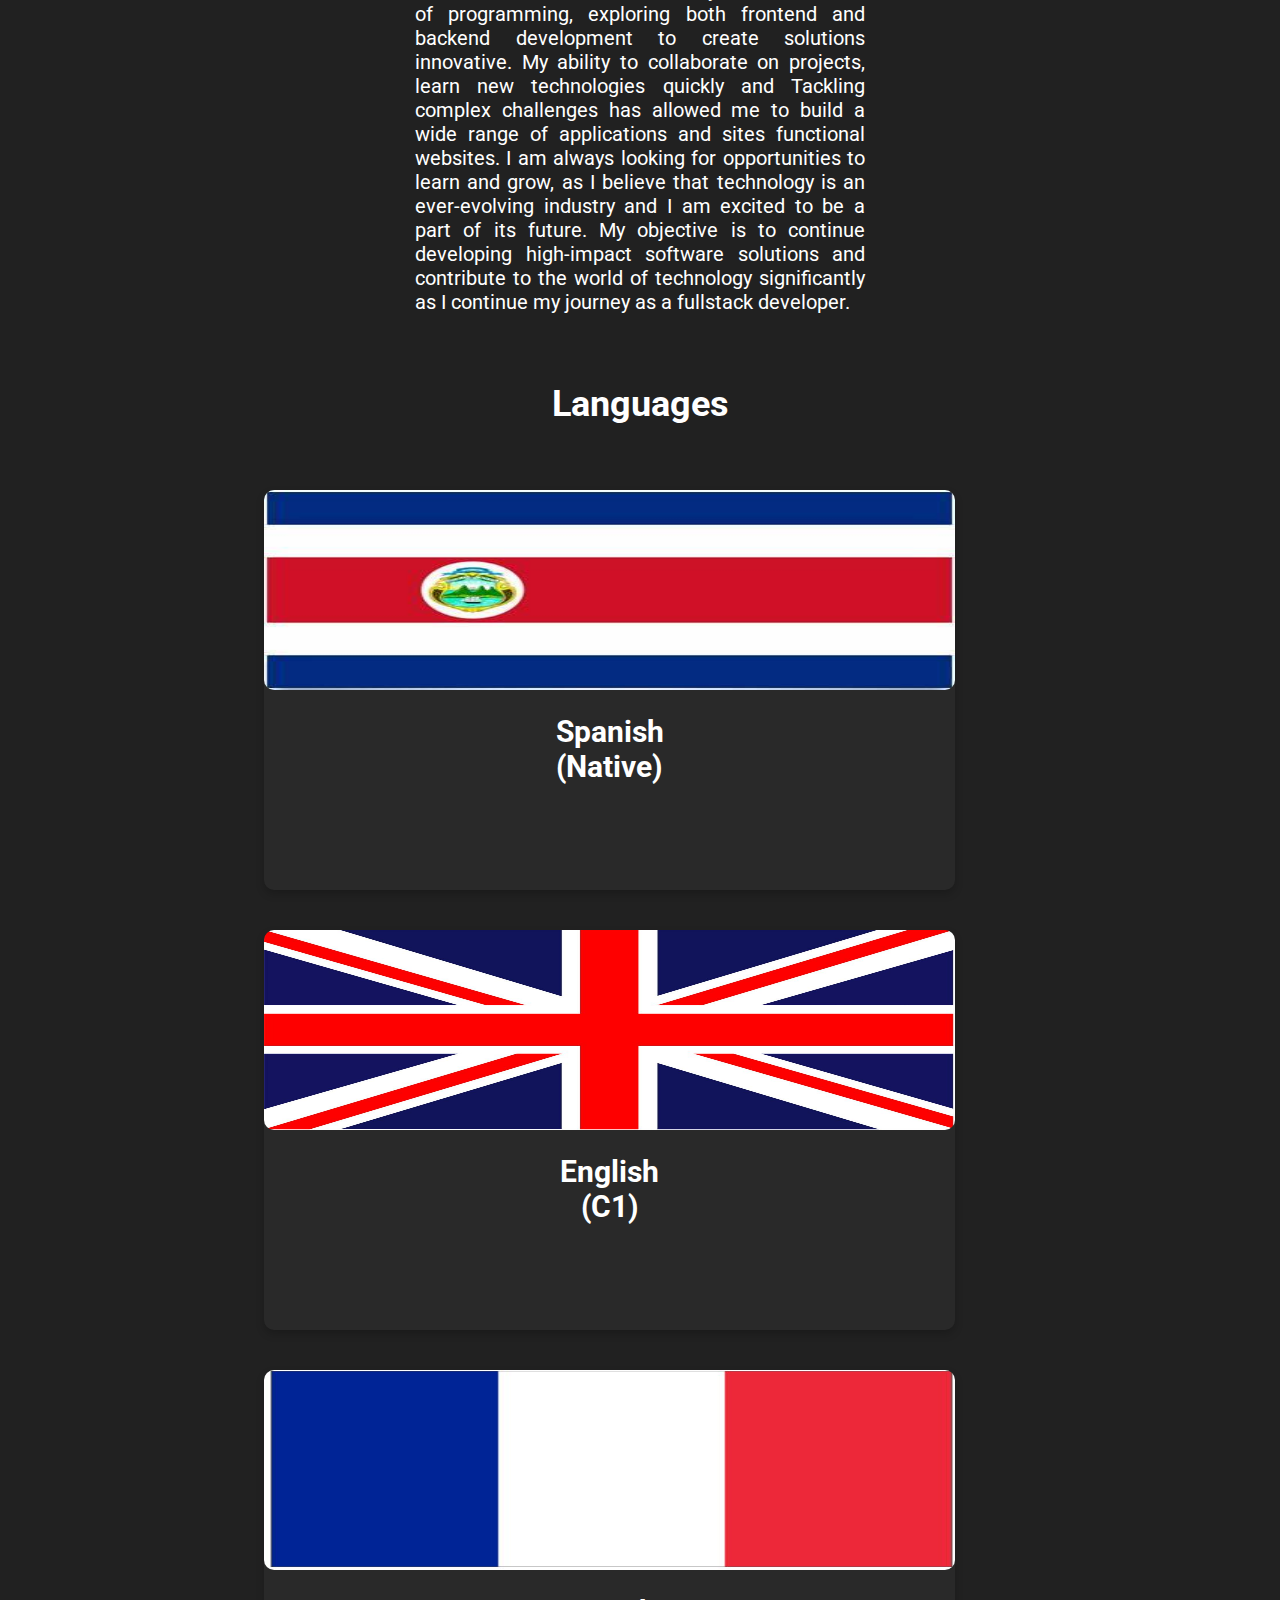
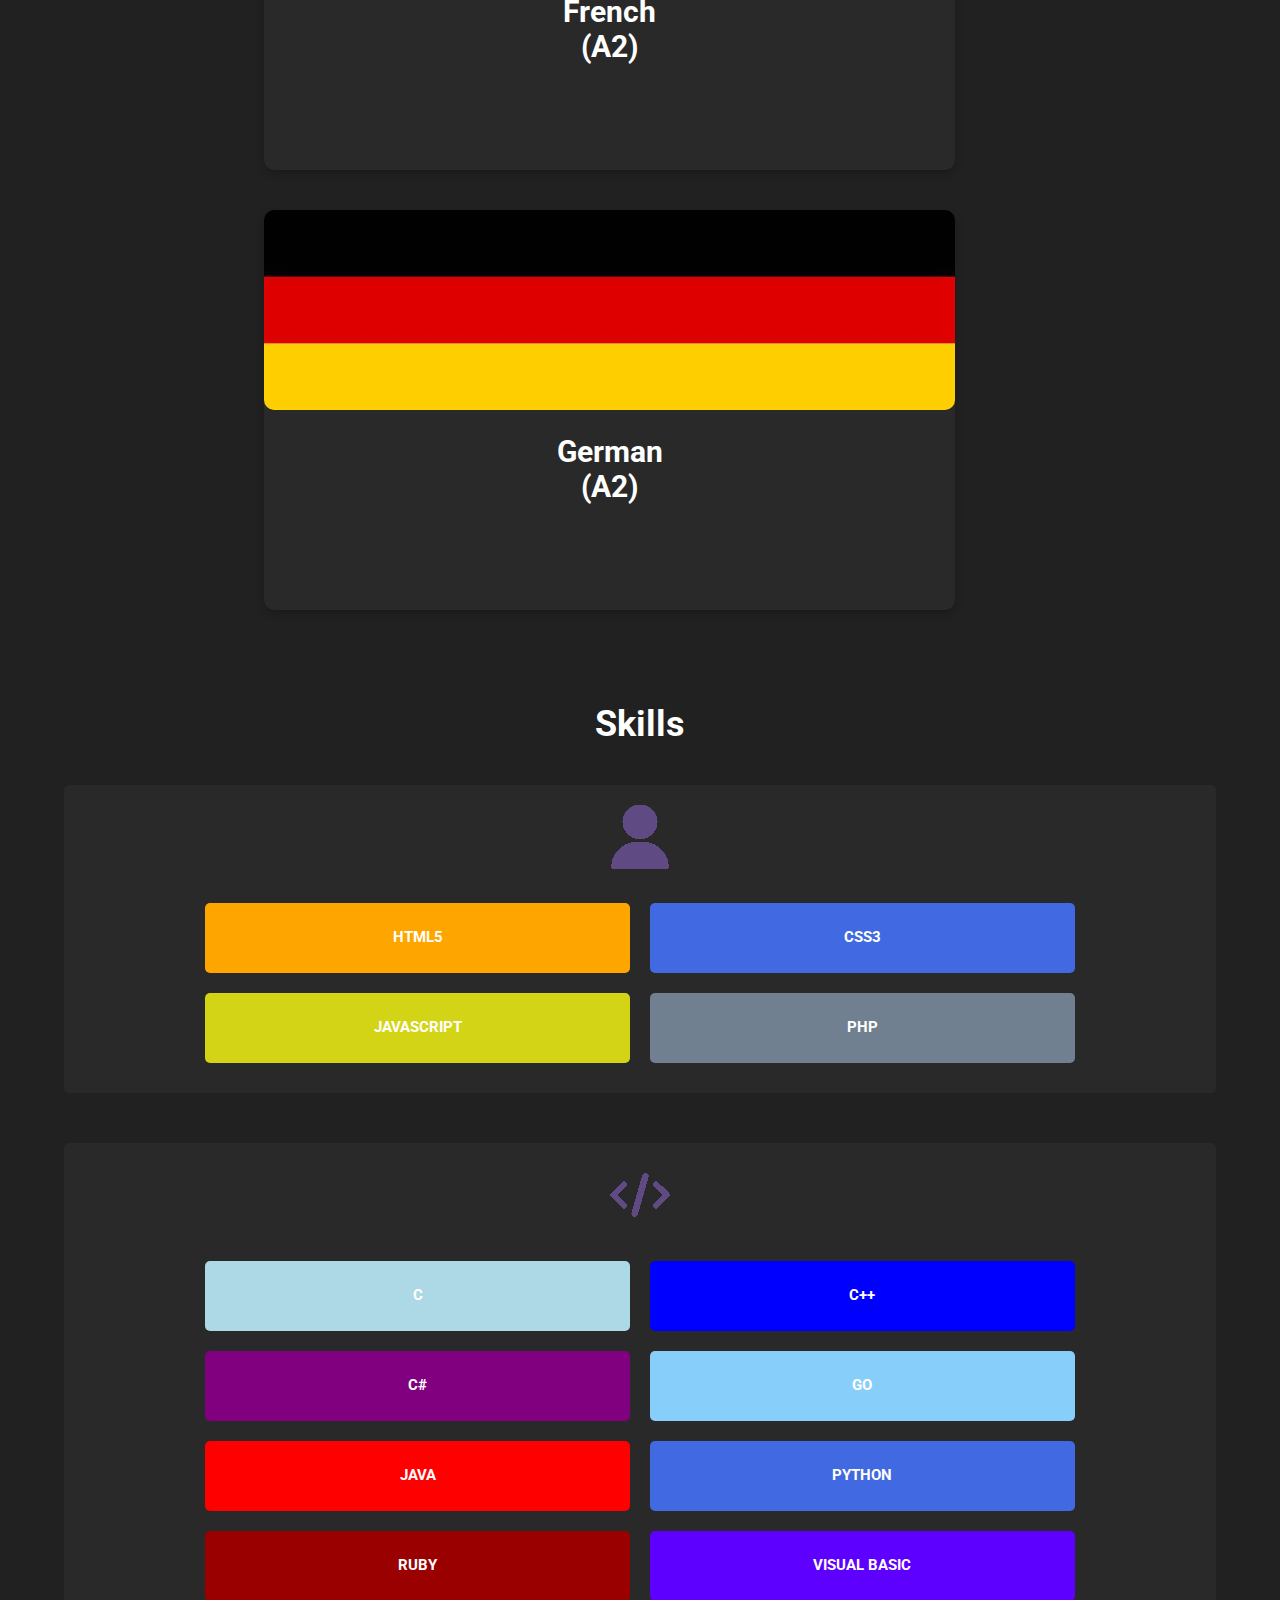
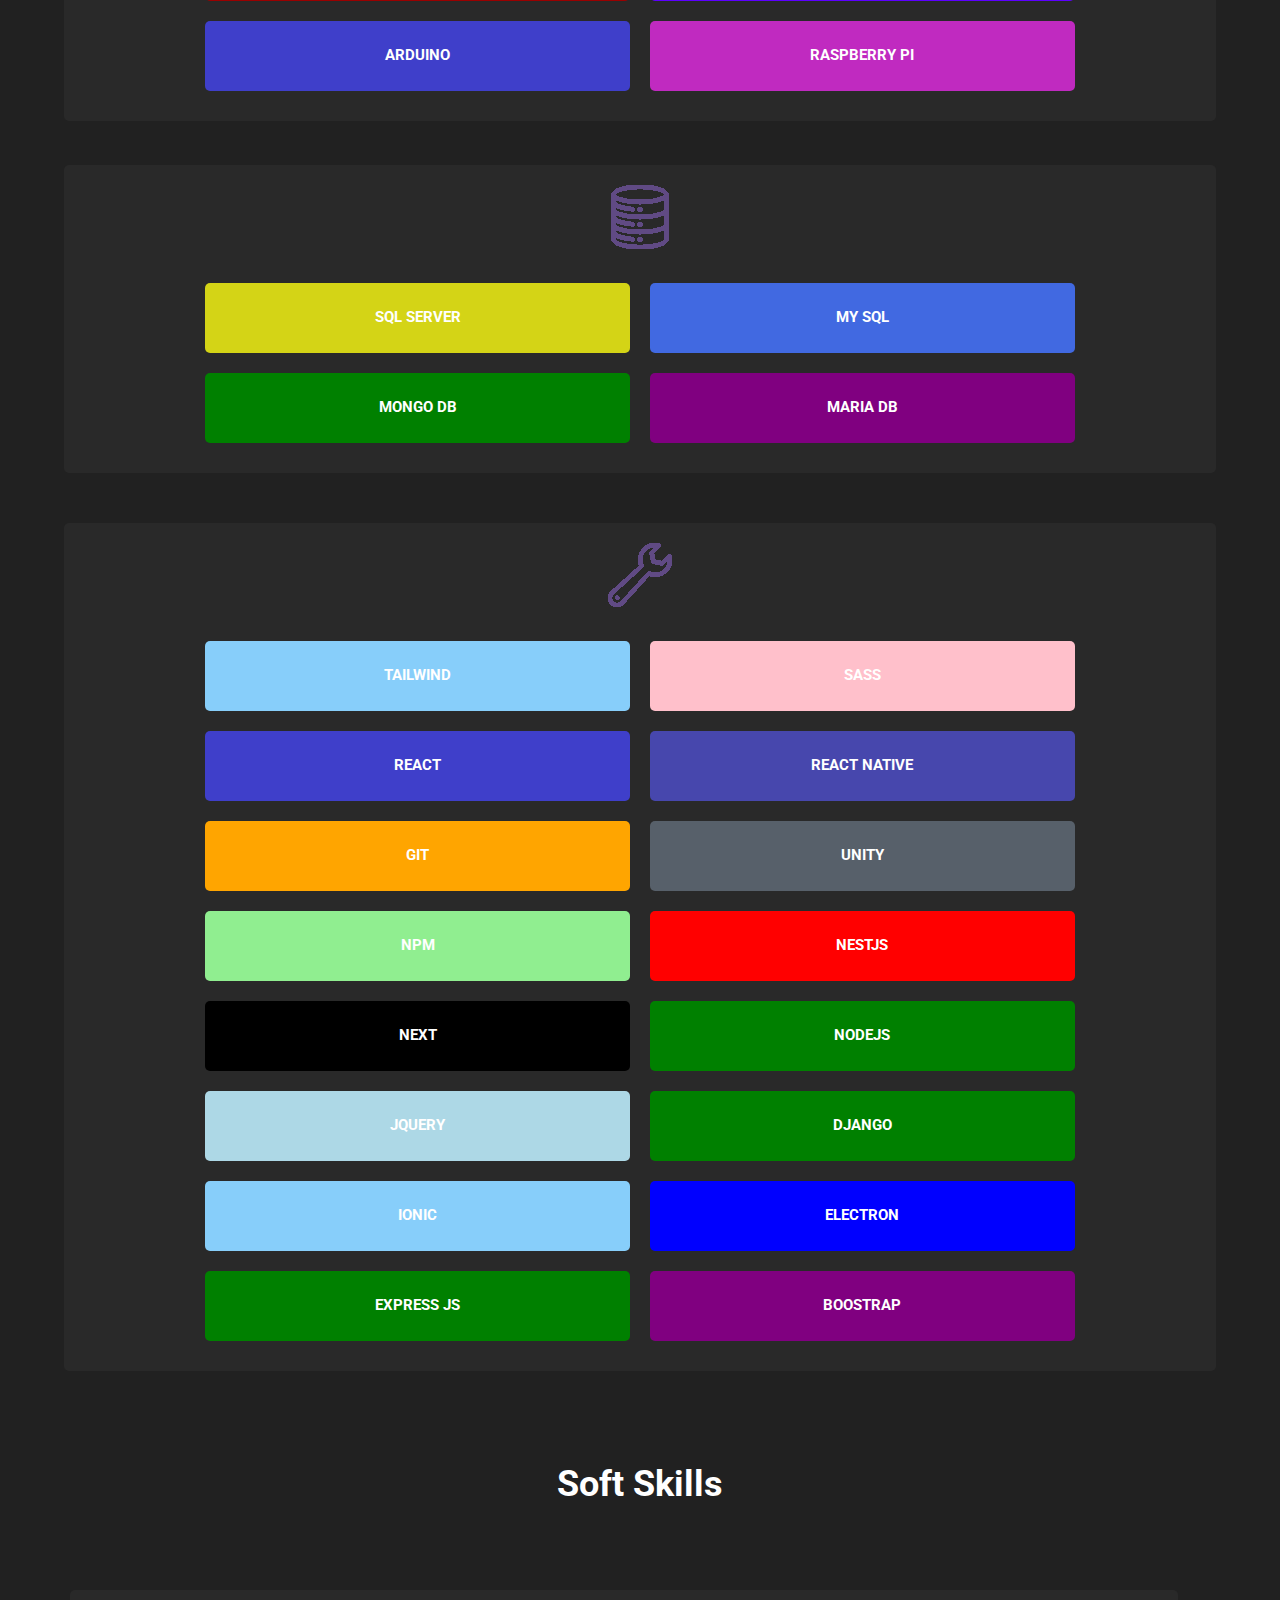
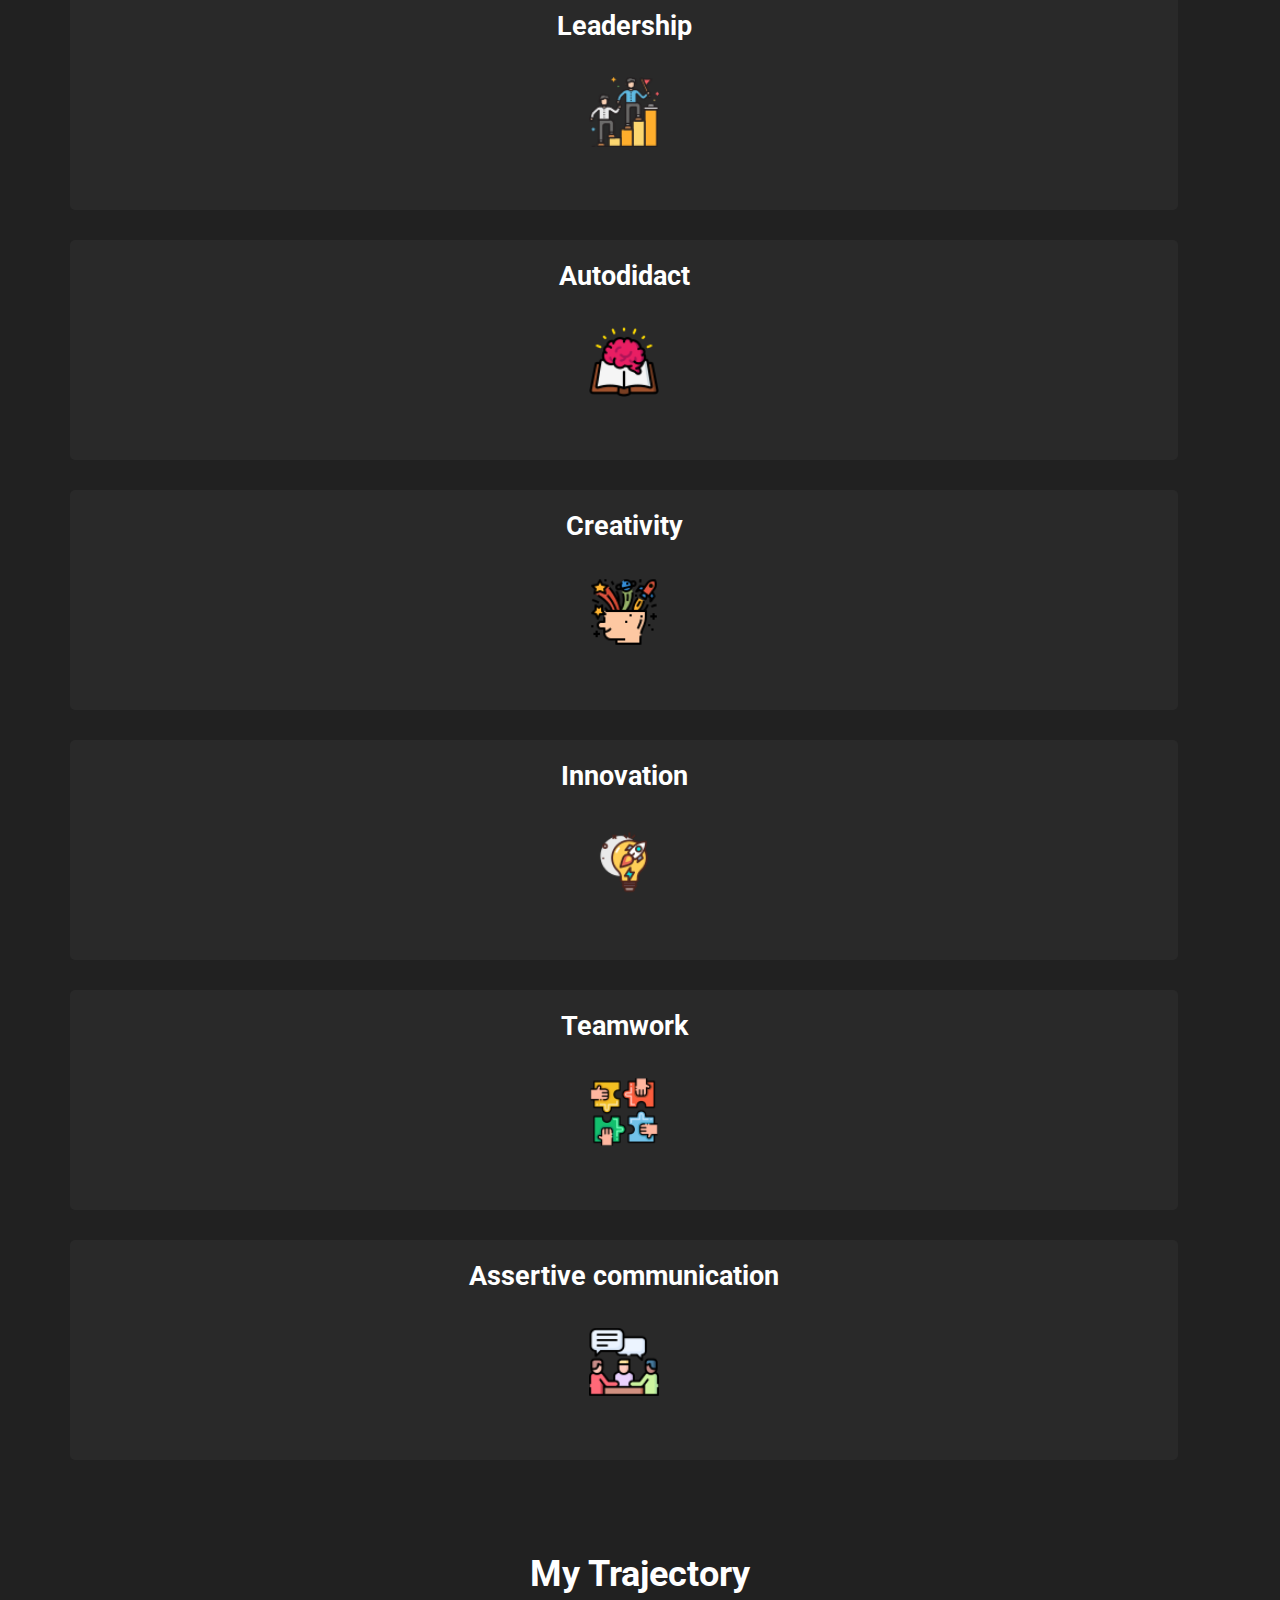
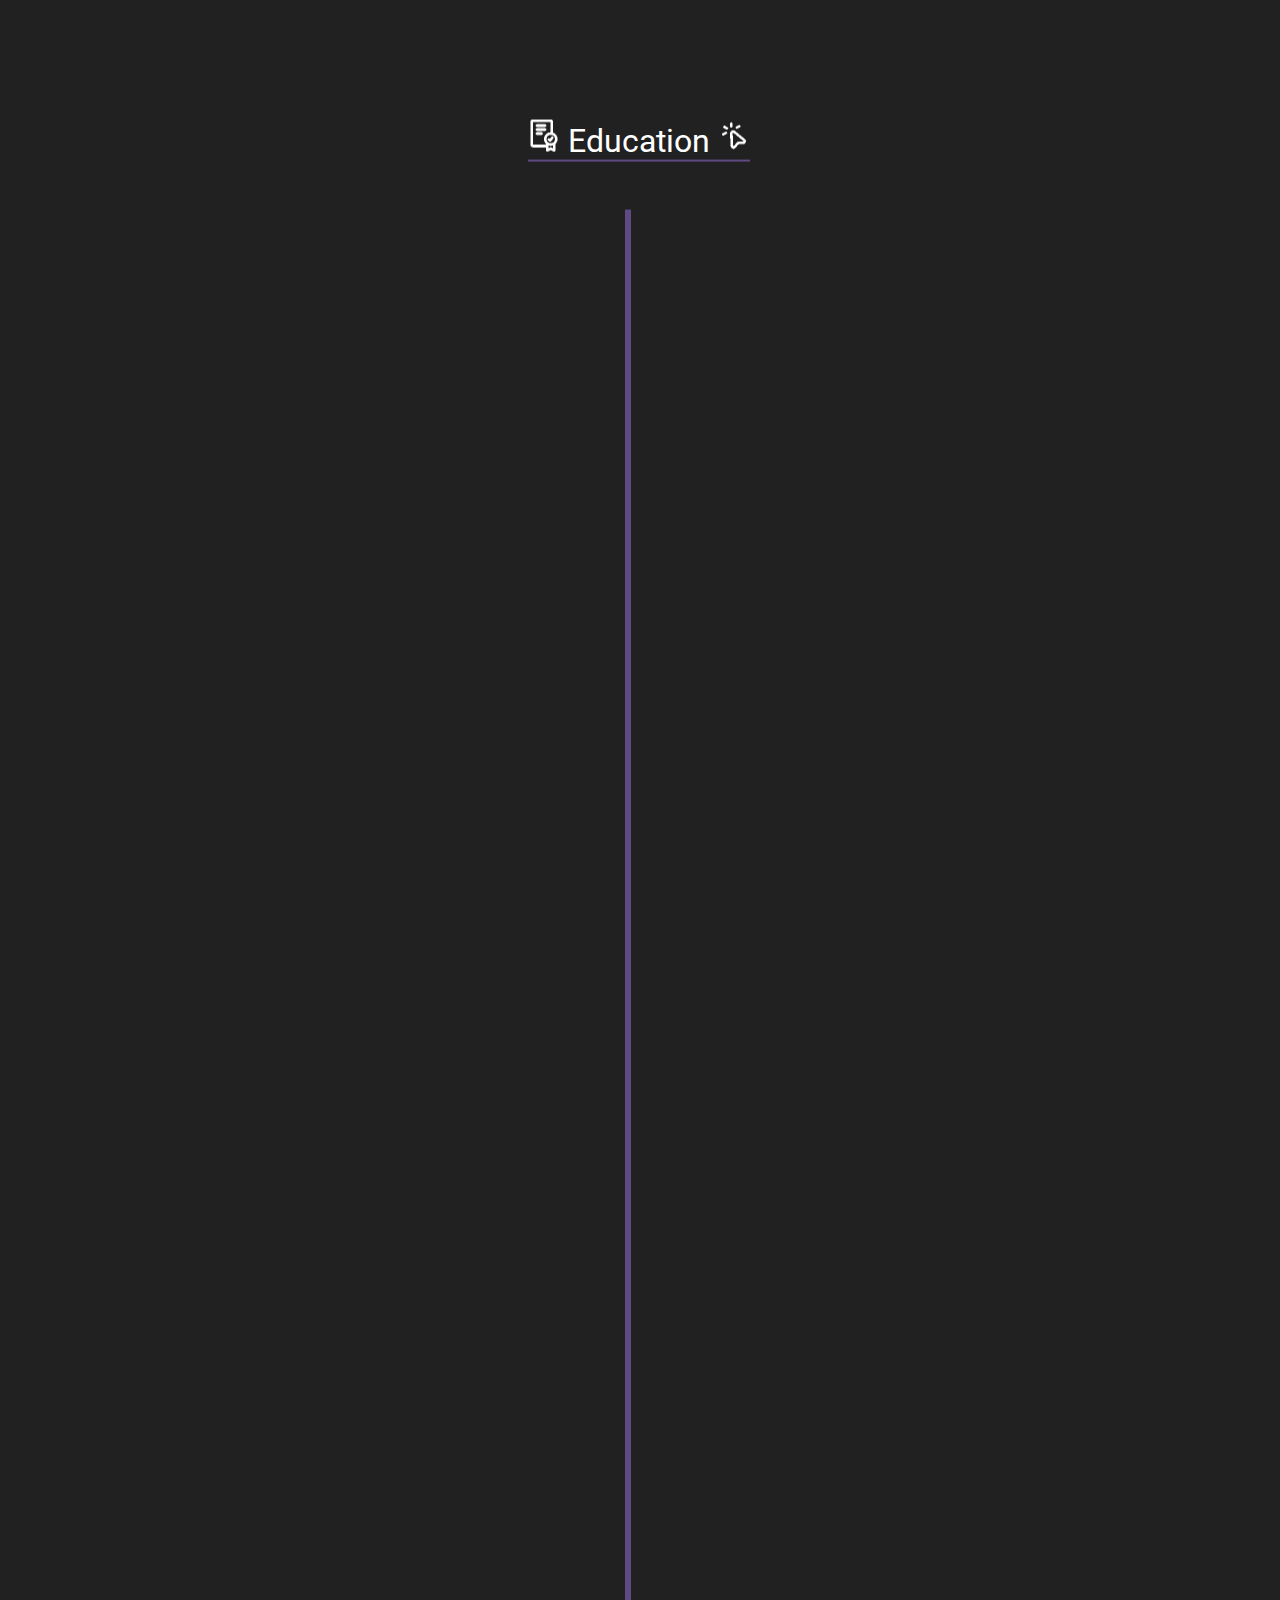
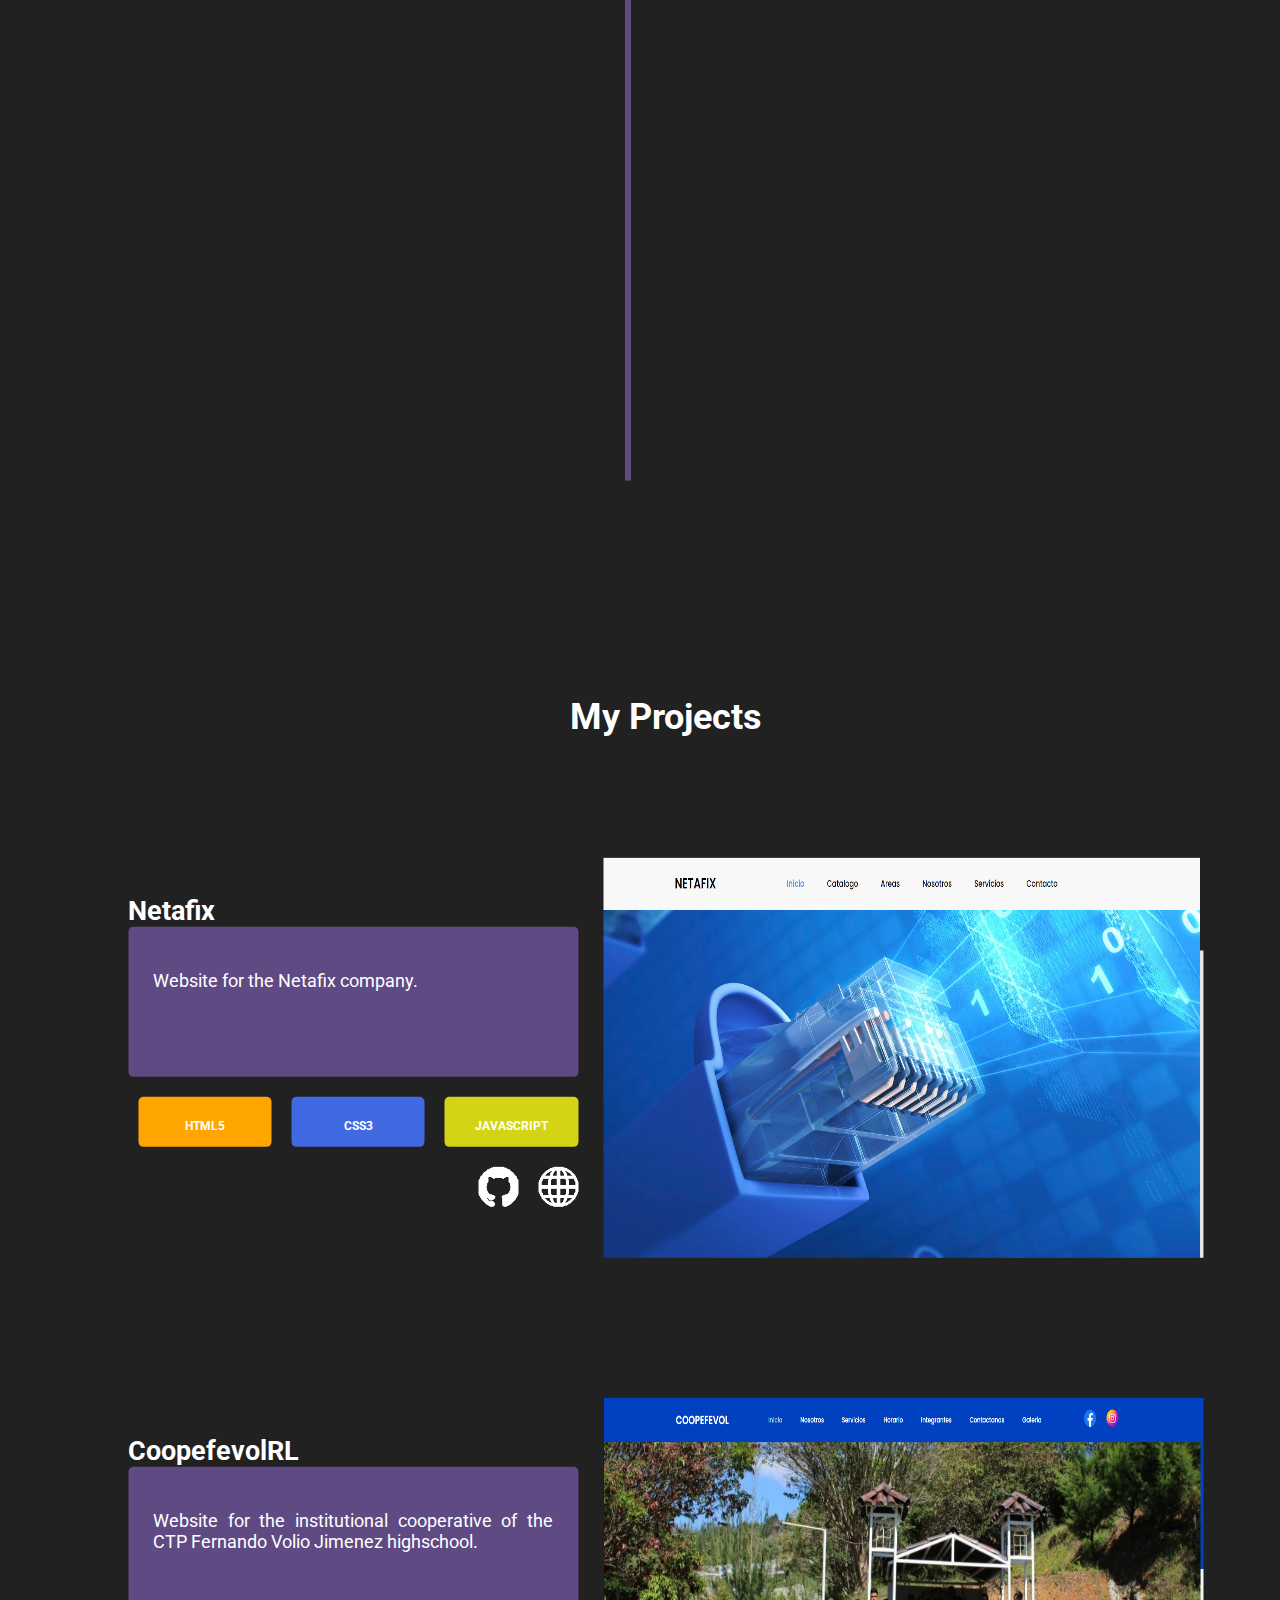
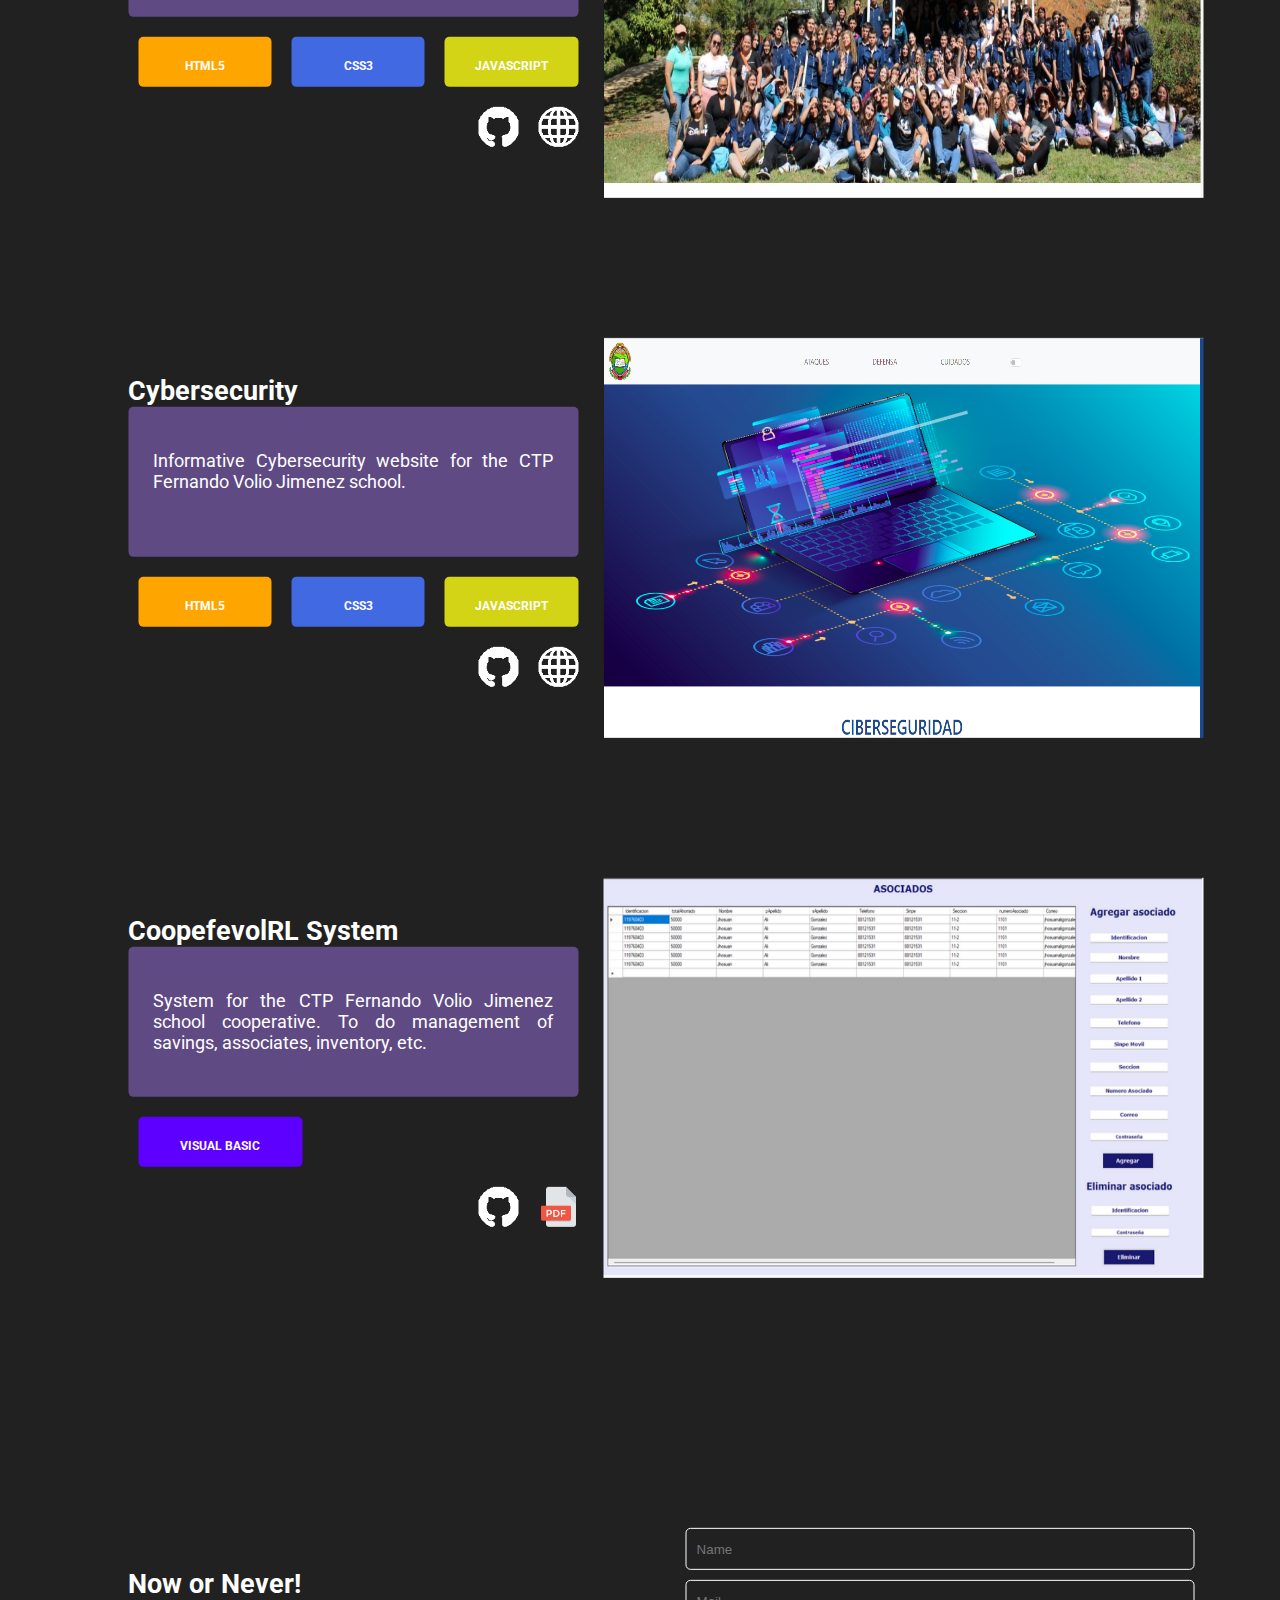
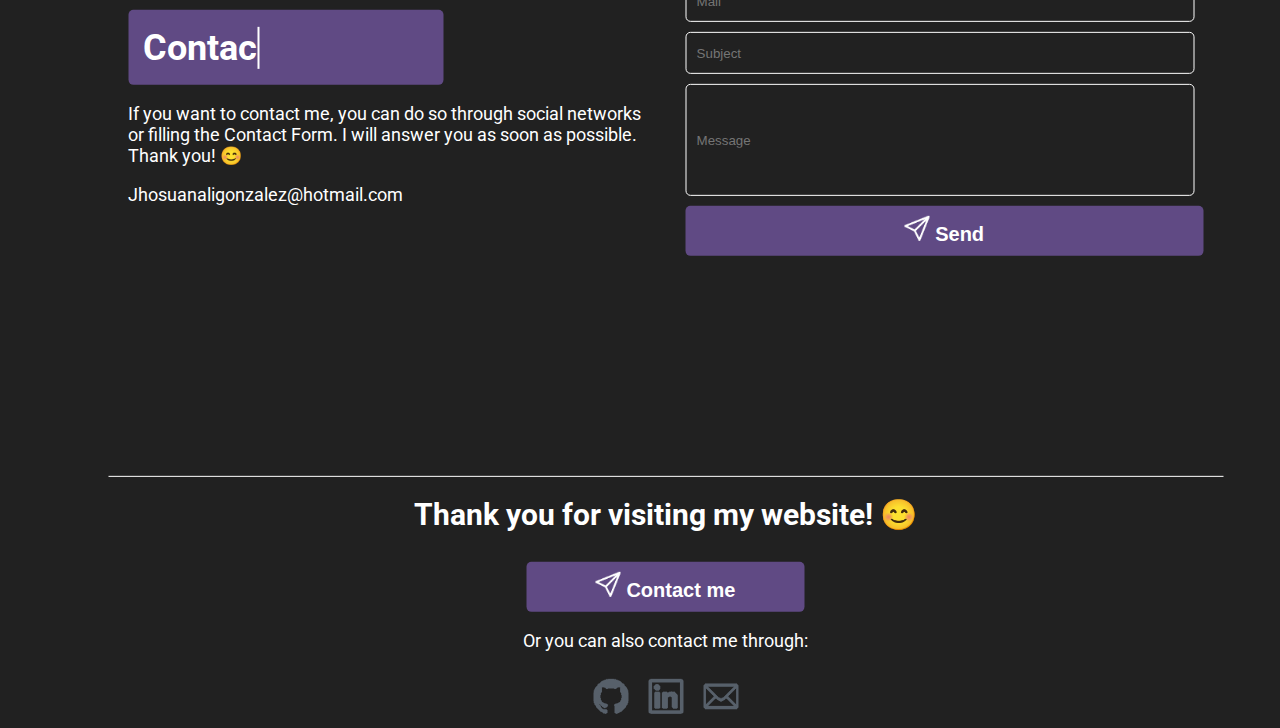
==== commit 8f55f9c2: "Update Portafolio-EN.html" ====
--- a/Portafolio-EN.html
+++ b/Portafolio-EN.html
@@ -466,7 +466,7 @@
                         <div class="contact">
 
                             <h1>
-                                <p href="" class="typewrite" data-period="2000" data-type='[ "Contactáme"]'>
+                                <p href="" class="typewrite" data-period="2000" data-type='[ "Contact me"]'>
                                     <span class="wrap"></span>
                                 </p>
                             </h1>
